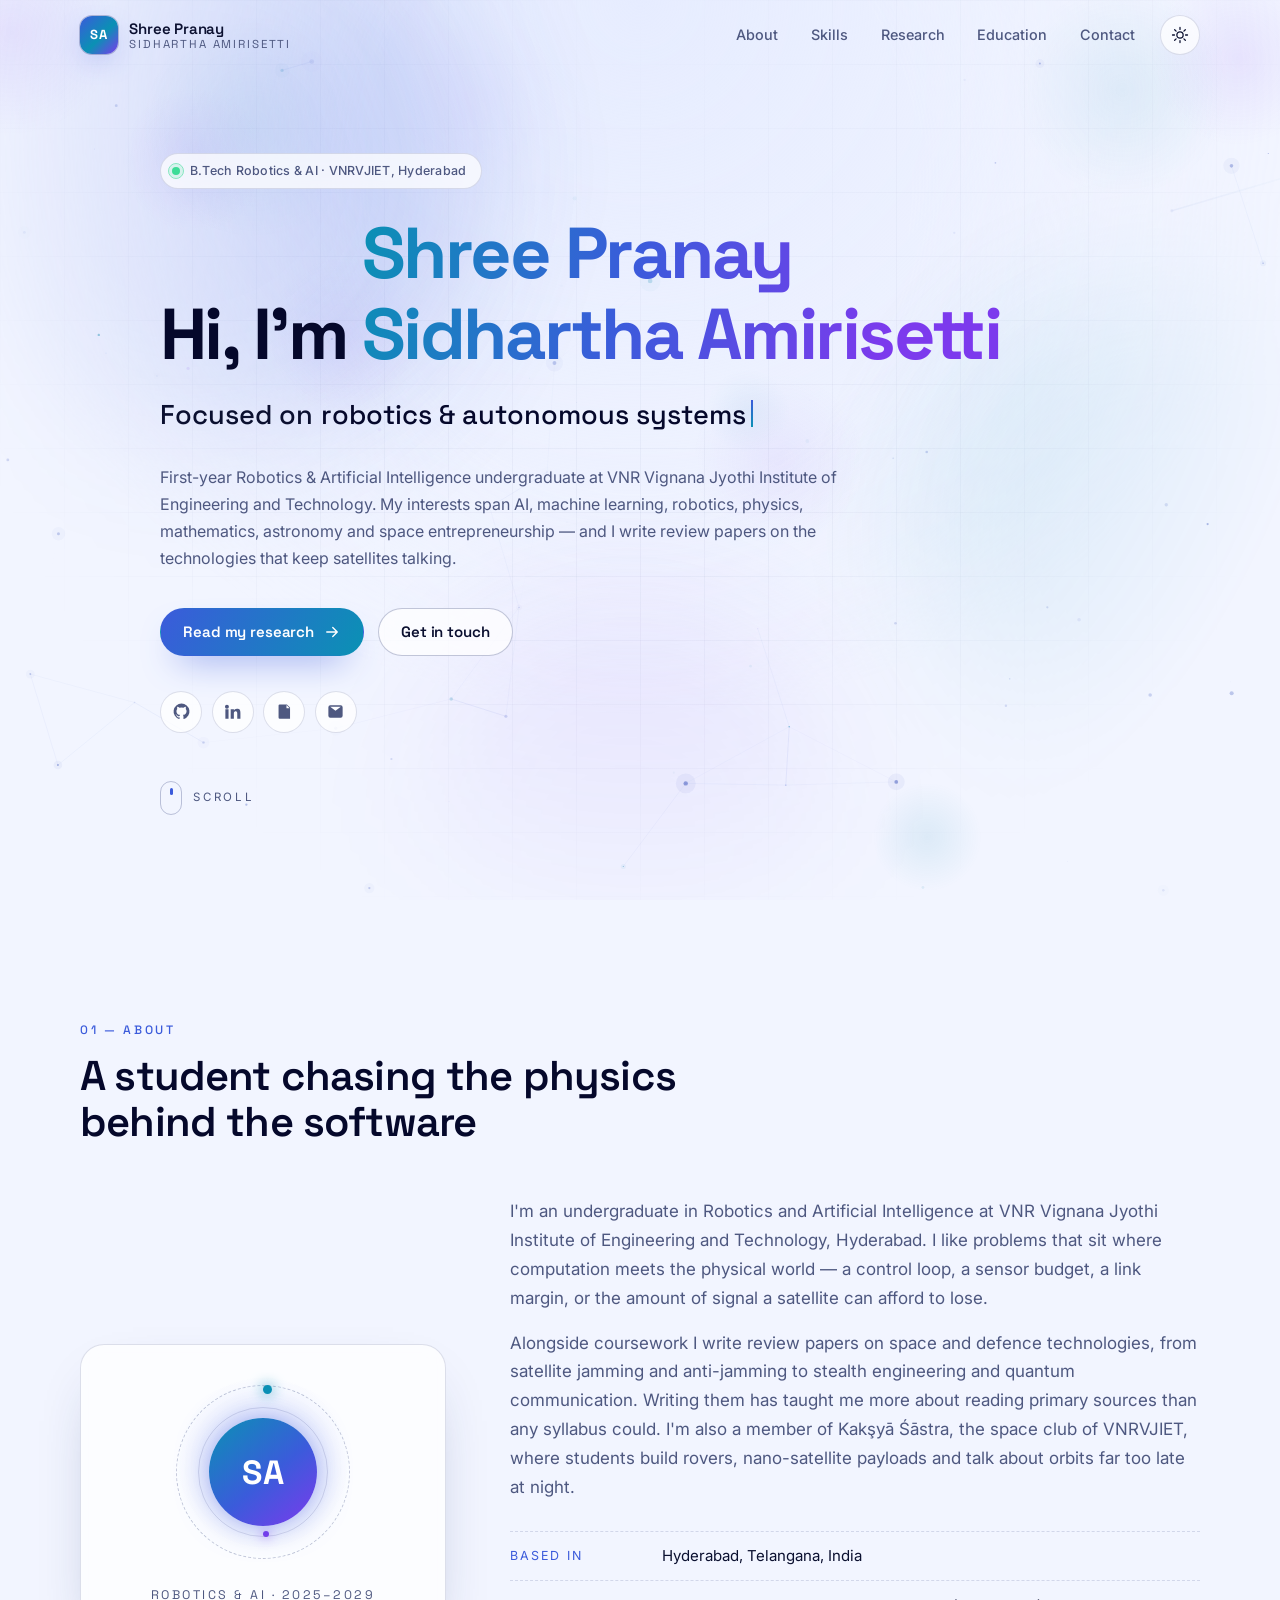
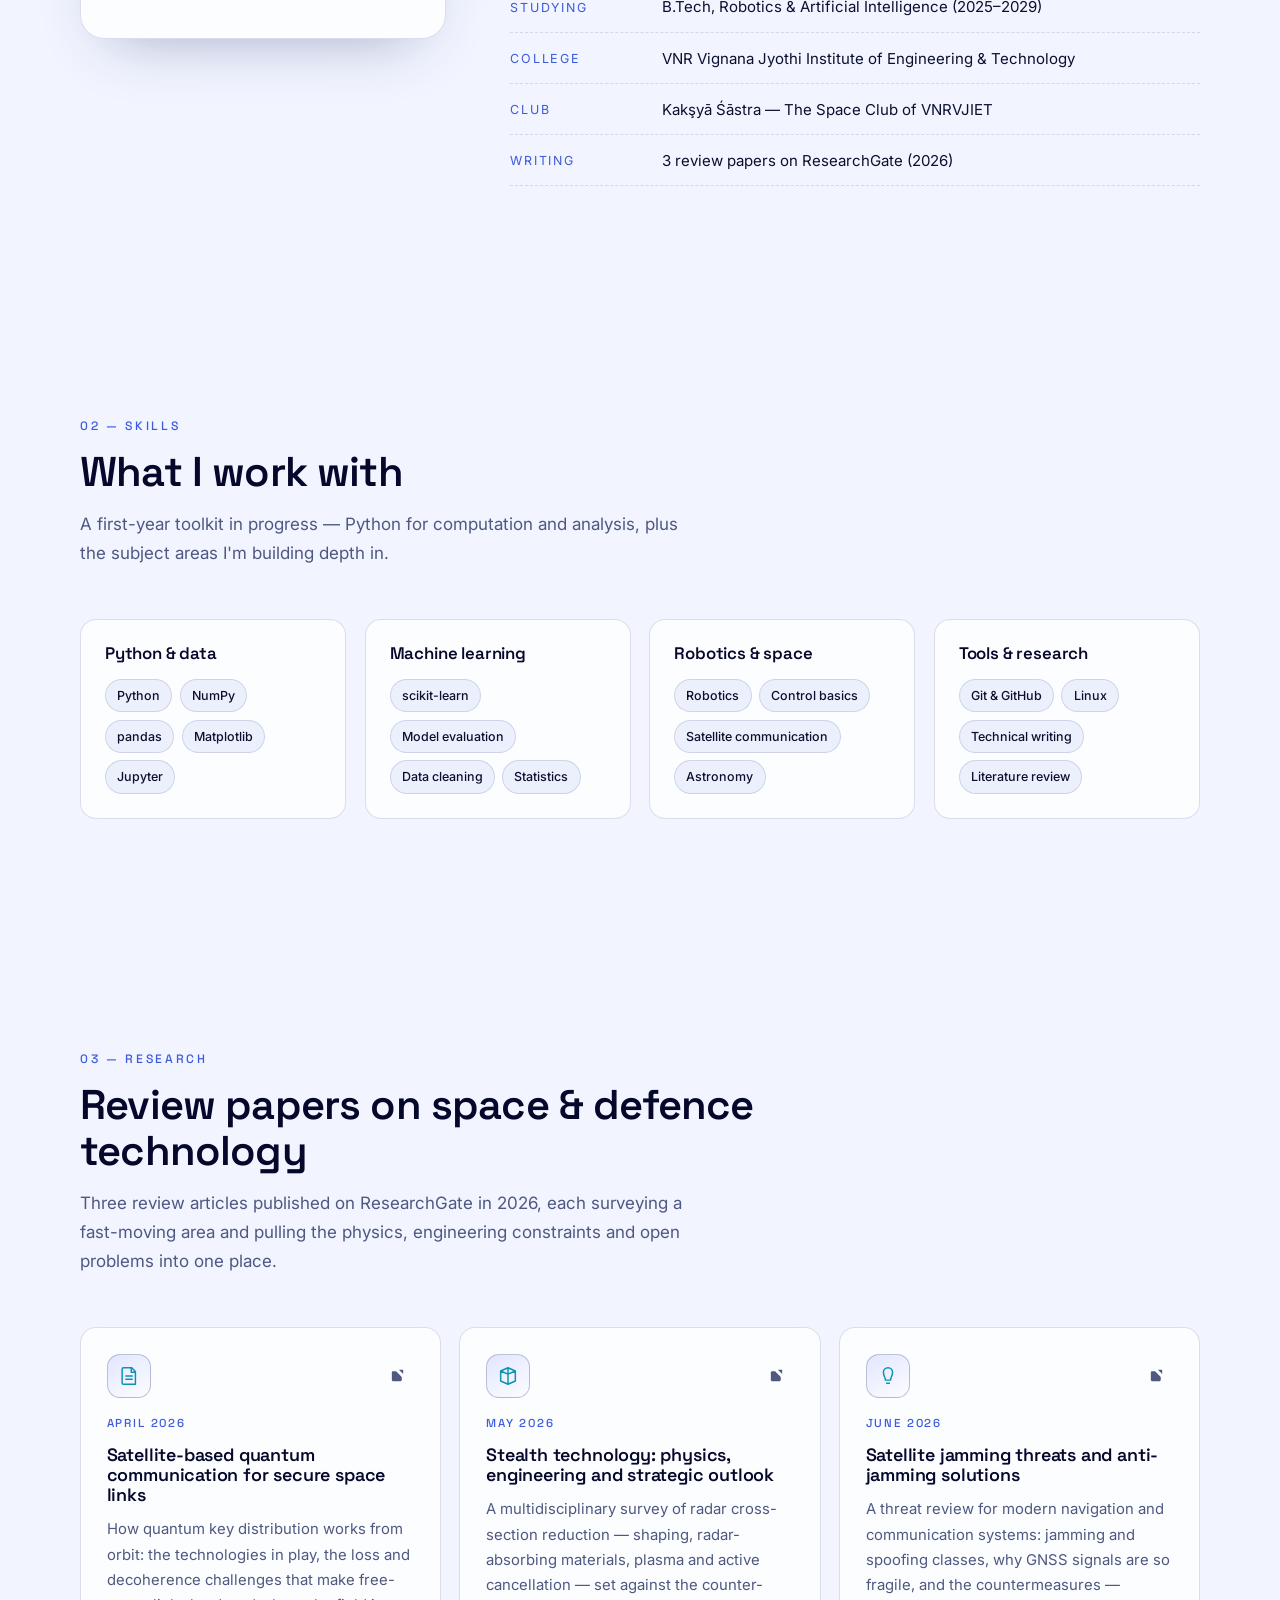
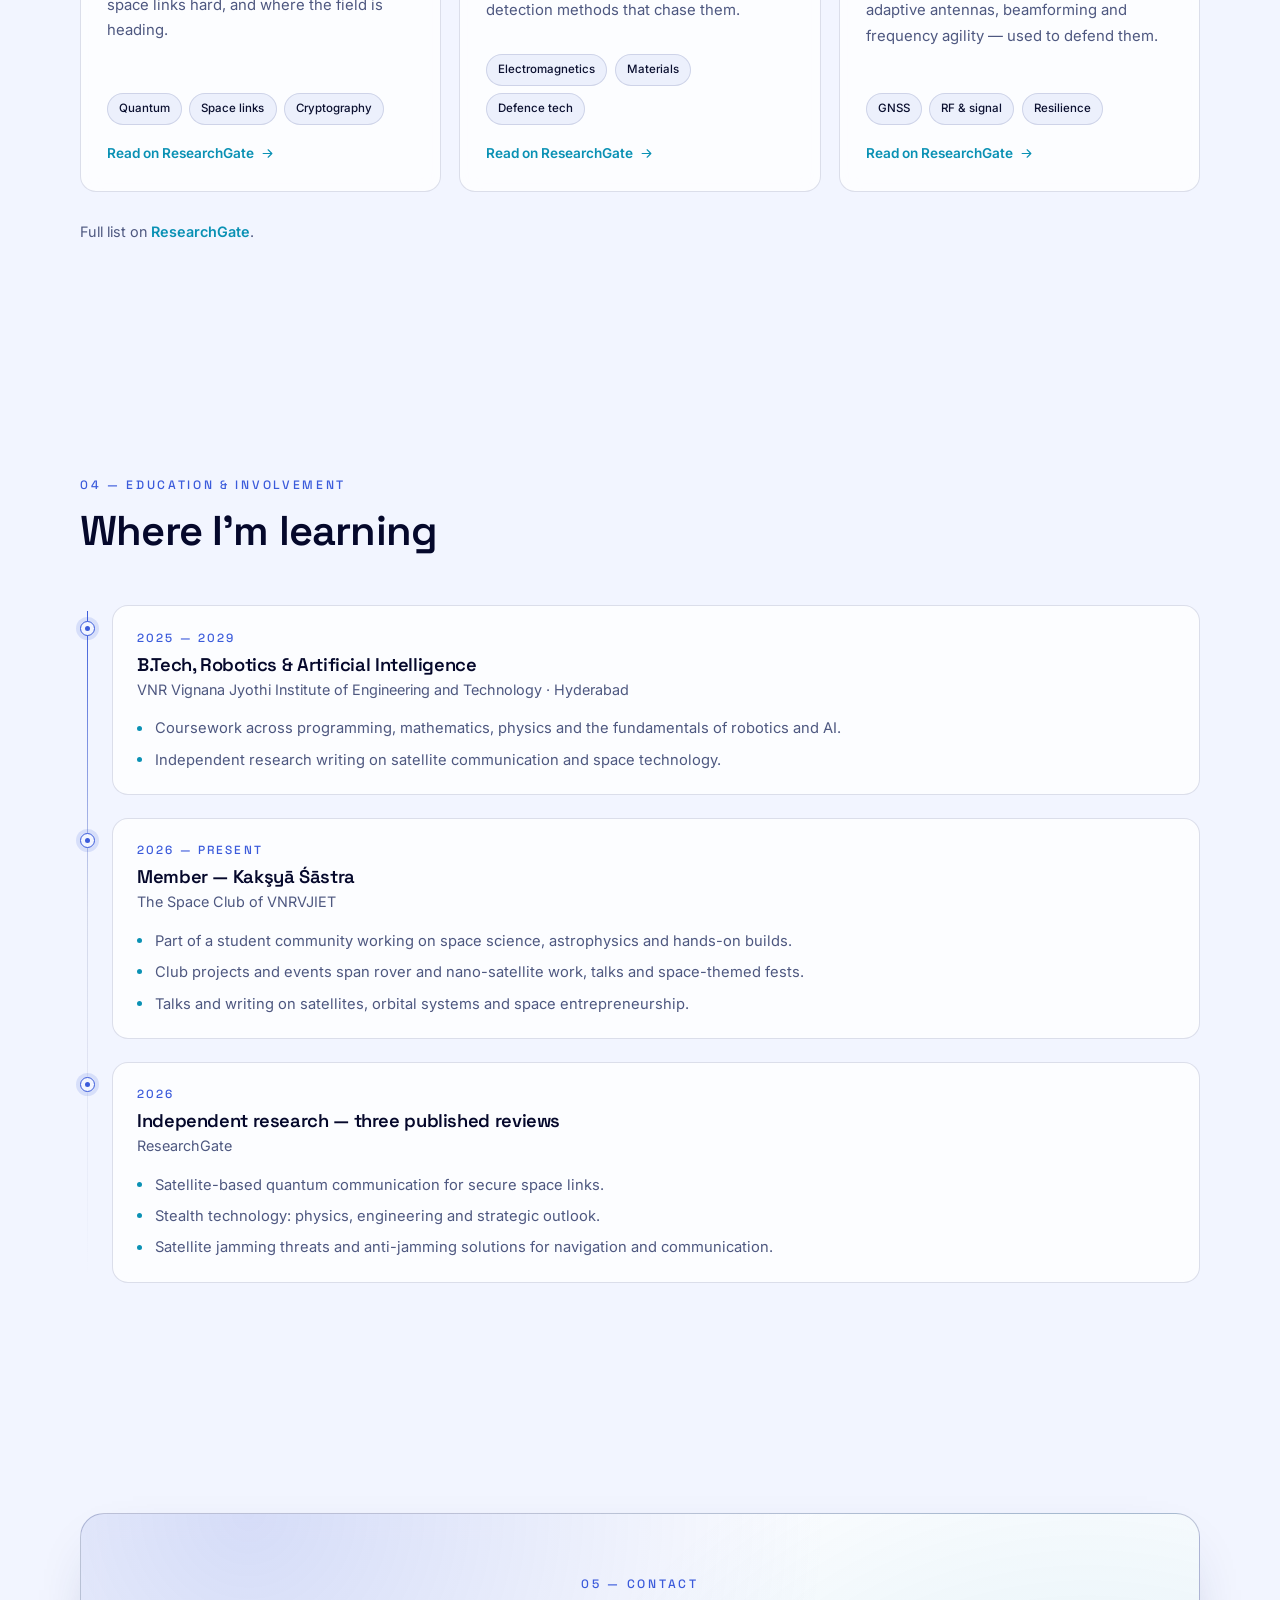
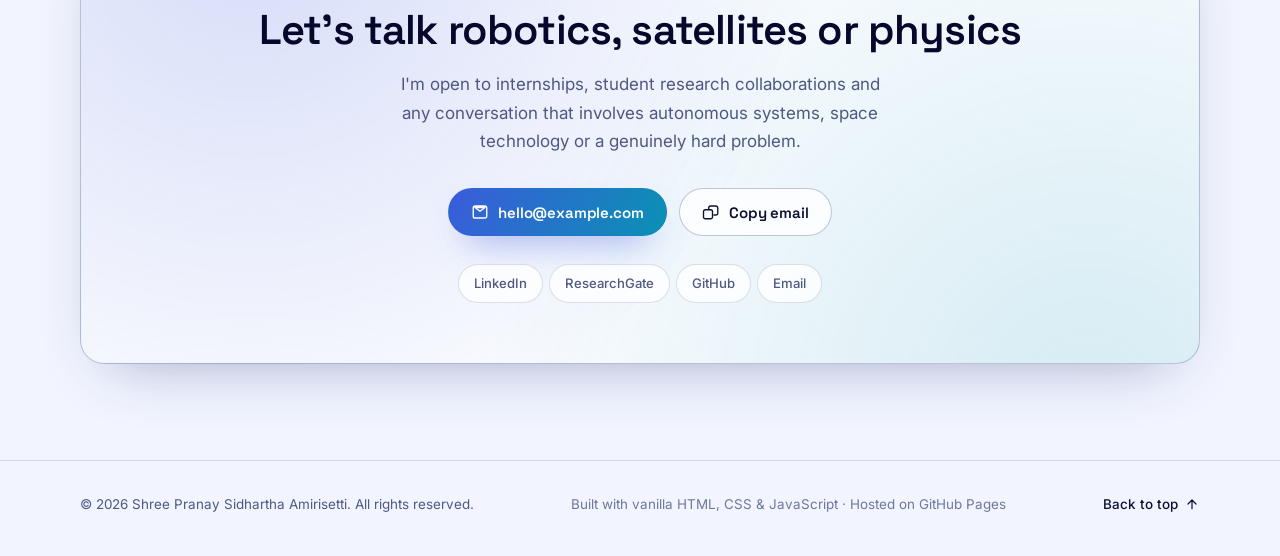
==== index.html @ e0aa2d55 "Build personal portfolio site with form-based editor" ====
<!DOCTYPE html>
<html lang="en" data-theme="dark">
<head>
  <meta charset="utf-8" />
  <meta name="viewport" content="width=device-width, initial-scale=1" />

  <title>Shree Pranay Sidhartha Amirisetti | Robotics &amp; AI</title>
  <meta name="description" content="Shree Pranay Sidhartha Amirisetti — B.Tech Robotics & Artificial Intelligence student at VNRVJIET, Hyderabad. Research on satellite communication, stealth technology and quantum links." />
  <meta name="author" content="Shree Pranay Sidhartha Amirisetti" />
  <meta name="theme-color" content="#05060f" />
  <meta name="color-scheme" content="dark light" />

  <!-- Open Graph / social preview -->
  <meta property="og:type" content="website" />
  <meta property="og:title" content="Shree Pranay Sidhartha Amirisetti | Robotics & AI" />
  <meta property="og:description" content="Robotics & AI undergraduate at VNRVJIET, Hyderabad. Space-systems research and a member of Kakşyā Śāstra." />
  <meta property="og:url" content="./" />
  <meta name="twitter:card" content="summary_large_image" />
  <meta name="twitter:title" content="Shree Pranay Sidhartha Amirisetti | Robotics & AI" />
  <meta name="twitter:description" content="Robotics & AI undergraduate at VNRVJIET, Hyderabad. Space-systems research and a member of Kakşyā Śāstra." />

  <link rel="icon" href="assets/favicon.svg" type="image/svg+xml" />
  <link rel="apple-touch-icon" href="assets/favicon.svg" />

  <link rel="preconnect" href="https://fonts.googleapis.com" />
  <link rel="preconnect" href="https://fonts.gstatic.com" crossorigin />
  <link href="https://fonts.googleapis.com/css2?family=Space+Grotesk:wght@400;500;600;700&family=Inter:wght@400;500;600&display=swap" rel="stylesheet" />

  <link rel="stylesheet" href="assets/css/styles.css" />

  <script>
    // Apply the saved theme before first paint to avoid a flash of the wrong theme.
    (function () {
      try {
        var saved = localStorage.getItem("theme");
        var prefersLight = window.matchMedia("(prefers-color-scheme: light)").matches;
        document.documentElement.setAttribute("data-theme", saved || (prefersLight ? "light" : "dark"));
      } catch (e) { /* localStorage unavailable - keep default */ }
    })();
  </script>

  <script type="application/ld+json">
    {
      "@context": "https://schema.org",
      "@type": "Person",
      "name": "Shree Pranay Sidhartha Amirisetti",
      "jobTitle": "Robotics & Artificial Intelligence Undergraduate",
      "affiliation": {
        "@type": "CollegeOrUniversity",
        "name": "VNR Vignana Jyothi Institute of Engineering and Technology"
      },
      "url": "./",
      "sameAs": [
        "https://www.linkedin.com/in/shreepranaysidharthaamirisetti292007",
        "https://github.com/pranaysidharthamirisetti-cyber",
        "https://www.researchgate.net/profile/Amirisetti-Sidhartha"
      ],
      "knowsAbout": ["Artificial Intelligence", "Machine Learning", "Robotics", "Astronomy", "Space Systems", "Physics", "Mathematics"]
    }
  </script>
</head>
<body>
  <a class="skip-link" href="#main">Skip to content</a>

  <!-- Live space background -->
  <canvas id="space" class="space-canvas" aria-hidden="true"></canvas>
  <div class="aurora" aria-hidden="true">
    <span class="orb orb-1"></span>
    <span class="orb orb-2"></span>
    <span class="orb orb-3"></span>
  </div>
  <div class="scroll-progress" aria-hidden="true"><span id="progressBar"></span></div>

  <header class="site-header" id="top">
    <nav class="nav container" aria-label="Primary">
      <a class="brand" href="#top" aria-label="Shree Pranay Sidhartha Amirisetti - home">
        <span class="brand-mark">SA</span>
        <span class="brand-text">Shree Pranay<em>Sidhartha Amirisetti</em></span>
      </a>

      <button class="nav-toggle" id="navToggle" aria-expanded="false" aria-controls="navLinks" aria-label="Toggle navigation">
        <span></span><span></span><span></span>
      </button>

      <ul class="nav-links" id="navLinks">
        <li><a href="#about" class="nav-link">About</a></li>
        <li><a href="#skills" class="nav-link">Skills</a></li>
        <li><a href="#research" class="nav-link">Research</a></li>
        <li><a href="#education" class="nav-link">Education</a></li>
        <li><a href="#contact" class="nav-link">Contact</a></li>
        <li>
          <button class="theme-toggle" id="themeToggle" type="button" aria-label="Switch to light theme" aria-pressed="false">
            <svg class="icon-moon" viewBox="0 0 24 24" aria-hidden="true" focusable="false">
              <path d="M21 12.8A9 9 0 1 1 11.2 3a7 7 0 0 0 9.8 9.8Z" />
            </svg>
            <svg class="icon-sun" viewBox="0 0 24 24" aria-hidden="true" focusable="false">
              <circle cx="12" cy="12" r="4.2" />
              <path d="M12 2v2.6M12 19.4V22M2 12h2.6M19.4 12H22M4.9 4.9l1.9 1.9M17.2 17.2l1.9 1.9M19.1 4.9l-1.9 1.9M6.8 17.2l-1.9 1.9" />
            </svg>
          </button>
        </li>
      </ul>
    </nav>
  </header>

  <main id="main">
    <!-- ================= HERO ================= -->
    <section class="hero" id="home">
      <div class="container hero-inner">
        <p class="eyebrow reveal">
          <span class="pulse-dot" aria-hidden="true"></span>
          <span data-edit="Hero — small line above your name">B.Tech Robotics &amp; AI · VNRVJIET, Hyderabad</span>
        </p>

        <h1 class="hero-title reveal">
          Hi, I'm <span class="gradient-text" data-edit="Hero — your name (new line = line break)" data-edit-breaks="1">Shree Pranay
Sidhartha Amirisetti</span>
        </h1>

        <p class="hero-role reveal">
          <span class="role-prefix">Focused on</span>
          <span class="role-swap" aria-live="polite">
            <span class="role-word is-active" data-edit="Hero — rotating phrase 1">robotics &amp; autonomous systems</span>
            <span class="role-word" data-edit="Hero — rotating phrase 2">AI &amp; machine learning</span>
            <span class="role-word" data-edit="Hero — rotating phrase 3">space systems &amp; satellite links</span>
            <span class="role-word" data-edit="Hero — rotating phrase 4">physics-informed engineering</span>
          </span>
        </p>

        <p class="hero-copy reveal" data-edit="Hero — intro paragraph">
          First-year Robotics &amp; Artificial Intelligence undergraduate at VNR Vignana Jyothi
          Institute of Engineering and Technology. My interests span AI, machine learning, robotics,
          physics, mathematics, astronomy and space entrepreneurship — and I write review papers on
          the technologies that keep satellites talking.
        </p>

        <div class="hero-actions reveal">
          <a class="btn btn-primary" href="#research">
            <span data-edit="Hero — main button label">Read my research</span>
            <svg viewBox="0 0 24 24" aria-hidden="true"><path d="M5 12h13M13 6l6 6-6 6" /></svg>
          </a>
          <a class="btn btn-ghost" href="#contact">
            <span data-edit="Hero — second button label">Get in touch</span>
          </a>
        </div>

        <ul class="social-row reveal" aria-label="Social links">
          <li>
            <a href="https://github.com/pranaysidharthamirisetti-cyber" data-edit-url="GitHub profile" target="_blank" rel="noopener noreferrer" aria-label="GitHub">
              <svg viewBox="0 0 24 24" aria-hidden="true"><path d="M12 2a10 10 0 0 0-3.16 19.49c.5.09.68-.22.68-.48v-1.7c-2.78.6-3.37-1.34-3.37-1.34-.45-1.16-1.11-1.47-1.11-1.47-.9-.62.07-.6.07-.6 1 .07 1.53 1.03 1.53 1.03.89 1.53 2.34 1.09 2.91.83.09-.65.35-1.09.63-1.34-2.22-.25-4.56-1.11-4.56-4.95 0-1.09.39-1.99 1.03-2.69-.1-.25-.45-1.27.1-2.65 0 0 .84-.27 2.75 1.03a9.4 9.4 0 0 1 5 0c1.91-1.3 2.75-1.03 2.75-1.03.55 1.38.2 2.4.1 2.65.64.7 1.03 1.6 1.03 2.69 0 3.85-2.35 4.7-4.58 4.94.36.31.68.92.68 1.86v2.75c0 .27.18.58.69.48A10 10 0 0 0 12 2Z" /></svg>
            </a>
          </li>
          <li>
            <a href="https://www.linkedin.com/in/shreepranaysidharthaamirisetti292007" data-edit-url="LinkedIn profile" target="_blank" rel="noopener noreferrer" aria-label="LinkedIn">
              <svg viewBox="0 0 24 24" aria-hidden="true"><path d="M4.98 3.5a2.5 2.5 0 1 1 0 5 2.5 2.5 0 0 1 0-5ZM3 9h4v12H3V9Zm7 0h3.8v1.7h.05c.53-1 1.83-2.05 3.77-2.05C21.3 8.65 22 10.6 22 13.6V21h-4v-6.6c0-1.6-.6-2.7-2-2.7-1.15 0-1.85.78-2.15 1.53-.1.27-.13.65-.13 1.03V21h-4V9Z" /></svg>
            </a>
          </li>
          <li>
            <a href="https://www.researchgate.net/profile/Amirisetti-Sidhartha" data-edit-url="ResearchGate profile" target="_blank" rel="noopener noreferrer" aria-label="ResearchGate">
              <svg viewBox="0 0 24 24" aria-hidden="true"><path d="M6 3h9l4 4v14H6a1.5 1.5 0 0 1-1.5-1.5v-15A1.5 1.5 0 0 1 6 3Zm8.5.9V8h4.1M8.5 12h7M8.5 15.5h7" /></svg>
            </a>
          </li>
          <li>
            <a href="mailto:hello@example.com" aria-label="Email">
              <svg viewBox="0 0 24 24" aria-hidden="true"><path d="M3 6.5A2.5 2.5 0 0 1 5.5 4h13A2.5 2.5 0 0 1 21 6.5v11a2.5 2.5 0 0 1-2.5 2.5h-13A2.5 2.5 0 0 1 3 17.5v-11Zm2.3-.5 6.7 5 6.7-5H5.3Z" /></svg>
            </a>
          </li>
        </ul>

        <a class="scroll-cue" href="#about" aria-label="Scroll to about section">
          <span class="mouse"><span class="wheel"></span></span>
          <span class="scroll-cue-text">Scroll</span>
        </a>
      </div>
    </section>

    <!-- ================= ABOUT ================= -->
    <section class="section" id="about">
      <div class="container">
        <header class="section-head reveal">
          <p class="section-kicker" data-edit="About — small heading">01 — About</p>
          <h2 class="section-title" data-edit="About — heading">A student chasing the physics behind the software</h2>
        </header>

        <div class="about-grid">
          <div class="about-card reveal" aria-hidden="true">
            <div class="orbit-frame">
              <span class="orbit-ring ring-1"></span>
              <span class="orbit-ring ring-2"></span>
              <span class="orbit-dot dot-1"></span>
              <span class="orbit-dot dot-2"></span>
              <span class="monogram">SA</span>
            </div>
            <p class="about-card-caption" data-edit="About — caption under the monogram">Robotics &amp; AI · 2025–2029</p>
          </div>

          <div class="about-body reveal">
            <p data-edit="About — paragraph 1">
              I'm an undergraduate in Robotics and Artificial Intelligence at VNR Vignana Jyothi
              Institute of Engineering and Technology, Hyderabad. I like problems that sit where
              computation meets the physical world — a control loop, a sensor budget, a link margin,
              or the amount of signal a satellite can afford to lose.
            </p>
            <p data-edit="About — paragraph 2">
              Alongside coursework I write review papers on space and defence technologies, from
              satellite jamming and anti-jamming to stealth engineering and quantum communication.
              Writing them has taught me more about reading primary sources than any syllabus could.
              I'm also a member of Kakşyā Śāstra, the space club of VNRVJIET, where students build
              rovers, nano-satellite payloads and talk about orbits far too late at night.
            </p>

            <ul class="fact-list">
              <li>
                <span class="fact-label">Based in</span>
                <span class="fact-value" data-edit="About — fact 1 value">Hyderabad, Telangana, India</span>
              </li>
              <li>
                <span class="fact-label">Studying</span>
                <span class="fact-value" data-edit="About — fact 2 value">B.Tech, Robotics &amp; Artificial Intelligence (2025–2029)</span>
              </li>
              <li>
                <span class="fact-label">College</span>
                <span class="fact-value" data-edit="About — fact 3 value">VNR Vignana Jyothi Institute of Engineering &amp; Technology</span>
              </li>
              <li>
                <span class="fact-label">Club</span>
                <span class="fact-value" data-edit="About — fact 4 value">Kakşyā Śāstra — The Space Club of VNRVJIET</span>
              </li>
              <li>
                <span class="fact-label">Writing</span>
                <span class="fact-value" data-edit="About — fact 5 value">3 review papers on ResearchGate (2026)</span>
              </li>
            </ul>
          </div>
        </div>
      </div>
    </section>

    <!-- ================= SKILLS ================= -->
    <section class="section" id="skills">
      <div class="container">
        <header class="section-head reveal">
          <p class="section-kicker" data-edit="Skills — small heading">02 — Skills</p>
          <h2 class="section-title" data-edit="Skills — heading">What I work with</h2>
          <p class="section-sub" data-edit="Skills — subheading">A first-year toolkit in progress — Python for computation and analysis, plus the subject areas I'm building depth in.</p>
        </header>

        <div class="card-grid skills-grid">
          <article class="card skill-card reveal">
            <h3 class="card-title" data-edit="Skills — group 1 title">Python &amp; data</h3>
            <ul class="chip-list" data-edit-items="Skills — group 1 items">
              <li class="chip">Python</li>
              <li class="chip">NumPy</li>
              <li class="chip">pandas</li>
              <li class="chip">Matplotlib</li>
              <li class="chip">Jupyter</li>
            </ul>
          </article>

          <article class="card skill-card reveal">
            <h3 class="card-title" data-edit="Skills — group 2 title">Machine learning</h3>
            <ul class="chip-list" data-edit-items="Skills — group 2 items">
              <li class="chip">scikit-learn</li>
              <li class="chip">Model evaluation</li>
              <li class="chip">Data cleaning</li>
              <li class="chip">Statistics</li>
            </ul>
          </article>

          <article class="card skill-card reveal">
            <h3 class="card-title" data-edit="Skills — group 3 title">Robotics &amp; space</h3>
            <ul class="chip-list" data-edit-items="Skills — group 3 items">
              <li class="chip">Robotics</li>
              <li class="chip">Control basics</li>
              <li class="chip">Satellite communication</li>
              <li class="chip">Astronomy</li>
            </ul>
          </article>

          <article class="card skill-card reveal">
            <h3 class="card-title" data-edit="Skills — group 4 title">Tools &amp; research</h3>
            <ul class="chip-list" data-edit-items="Skills — group 4 items">
              <li class="chip">Git &amp; GitHub</li>
              <li class="chip">Linux</li>
              <li class="chip">Technical writing</li>
              <li class="chip">Literature review</li>
            </ul>
          </article>
        </div>
      </div>
    </section>

    <!-- ================= RESEARCH ================= -->
    <section class="section" id="research">
      <div class="container">
        <header class="section-head reveal">
          <p class="section-kicker" data-edit="Research — small heading">03 — Research</p>
          <h2 class="section-title" data-edit="Research — heading">Review papers on space &amp; defence technology</h2>
          <p class="section-sub" data-edit="Research — subheading">
            Three review articles published on ResearchGate in 2026, each surveying a fast-moving area
            and pulling the physics, engineering constraints and open problems into one place.
          </p>
        </header>

        <div class="card-grid project-grid">
          <article class="card project-card reveal">
            <div class="project-top">
              <span class="project-icon" aria-hidden="true">
                <svg viewBox="0 0 24 24"><path d="M6 3h9l4 4v14H6a1.5 1.5 0 0 1-1.5-1.5v-15A1.5 1.5 0 0 1 6 3Zm8.5.9V8h4.1M8.5 12h7M8.5 15.5h7" /></svg>
              </span>
              <div class="project-links">
                <a href="https://www.researchgate.net/publication/403780697_Satellite-Based_Quantum_Communication_for_Secure_Space_Links_Technologies_Challenges_and_Future_Directions" data-edit-url="Paper 1 — link" target="_blank" rel="noopener noreferrer" aria-label="Read on ResearchGate">
                  <svg viewBox="0 0 24 24" aria-hidden="true"><path d="M14 4h6v6M20 4l-8.5 8.5M18 14v4.5A1.5 1.5 0 0 1 16.5 20h-11A1.5 1.5 0 0 1 4 18.5v-11A1.5 1.5 0 0 1 5.5 6H10" /></svg>
                </a>
              </div>
            </div>
            <p class="paper-date" data-edit="Paper 1 — date">April 2026</p>
            <h3 class="card-title" data-edit="Paper 1 — title">Satellite-based quantum communication for secure space links</h3>
            <p class="card-copy" data-edit="Paper 1 — short description">
              How quantum key distribution works from orbit: the technologies in play, the loss and
              decoherence challenges that make free-space links hard, and where the field is heading.
            </p>
            <ul class="chip-list chip-list-sm" data-edit-items="Paper 1 — topics">
              <li class="chip">Quantum</li>
              <li class="chip">Space links</li>
              <li class="chip">Cryptography</li>
            </ul>
            <a class="paper-link" href="https://www.researchgate.net/publication/403780697_Satellite-Based_Quantum_Communication_for_Secure_Space_Links_Technologies_Challenges_and_Future_Directions" data-edit-url="Paper 1 — link" target="_blank" rel="noopener noreferrer">
              <span data-edit="Paper 1 — link label">Read on ResearchGate</span>
              <svg viewBox="0 0 24 24" aria-hidden="true"><path d="M5 12h13M13 6l6 6-6 6" /></svg>
            </a>
          </article>

          <article class="card project-card reveal">
            <div class="project-top">
              <span class="project-icon" aria-hidden="true">
                <svg viewBox="0 0 24 24"><path d="M12 3 4 6.5v11L12 21l8-3.5v-11L12 3Zm0 0v18M4 6.5 12 10l8-3.5" /></svg>
              </span>
              <div class="project-links">
                <a href="https://www.researchgate.net/publication/404997579_A_State-of-the-Art_Review_of_Stealth_Technology_Physics_Engineering_and_Strategic_Outlook" data-edit-url="Paper 2 — link" target="_blank" rel="noopener noreferrer" aria-label="Read on ResearchGate">
                  <svg viewBox="0 0 24 24" aria-hidden="true"><path d="M14 4h6v6M20 4l-8.5 8.5M18 14v4.5A1.5 1.5 0 0 1 16.5 20h-11A1.5 1.5 0 0 1 4 18.5v-11A1.5 1.5 0 0 1 5.5 6H10" /></svg>
                </a>
              </div>
            </div>
            <p class="paper-date" data-edit="Paper 2 — date">May 2026</p>
            <h3 class="card-title" data-edit="Paper 2 — title">Stealth technology: physics, engineering and strategic outlook</h3>
            <p class="card-copy" data-edit="Paper 2 — short description">
              A multidisciplinary survey of radar cross-section reduction — shaping, radar-absorbing
              materials, plasma and active cancellation — set against the counter-detection methods
              that chase them.
            </p>
            <ul class="chip-list chip-list-sm" data-edit-items="Paper 2 — topics">
              <li class="chip">Electromagnetics</li>
              <li class="chip">Materials</li>
              <li class="chip">Defence tech</li>
            </ul>
            <a class="paper-link" href="https://www.researchgate.net/publication/404997579_A_State-of-the-Art_Review_of_Stealth_Technology_Physics_Engineering_and_Strategic_Outlook" data-edit-url="Paper 2 — link" target="_blank" rel="noopener noreferrer">
              <span data-edit="Paper 2 — link label">Read on ResearchGate</span>
              <svg viewBox="0 0 24 24" aria-hidden="true"><path d="M5 12h13M13 6l6 6-6 6" /></svg>
            </a>
          </article>

          <article class="card project-card reveal">
            <div class="project-top">
              <span class="project-icon" aria-hidden="true">
                <svg viewBox="0 0 24 24"><path d="M12 3a5 5 0 0 1 5 5c0 4-2.2 5.5-2.2 8.5H9.2C9.2 13.5 7 12 7 8a5 5 0 0 1 5-5Zm-2.8 13.5h5.6M10.5 20h3" /></svg>
              </span>
              <div class="project-links">
                <a href="https://www.researchgate.net/publication/406301008_Review_of_Satellite_Jamming_Threats_and_Anti-Jamming_Solutions_for_Modern_Navigation_and_Communication_Systems" data-edit-url="Paper 3 — link" target="_blank" rel="noopener noreferrer" aria-label="Read on ResearchGate">
                  <svg viewBox="0 0 24 24" aria-hidden="true"><path d="M14 4h6v6M20 4l-8.5 8.5M18 14v4.5A1.5 1.5 0 0 1 16.5 20h-11A1.5 1.5 0 0 1 4 18.5v-11A1.5 1.5 0 0 1 5.5 6H10" /></svg>
                </a>
              </div>
            </div>
            <p class="paper-date" data-edit="Paper 3 — date">June 2026</p>
            <h3 class="card-title" data-edit="Paper 3 — title">Satellite jamming threats and anti-jamming solutions</h3>
            <p class="card-copy" data-edit="Paper 3 — short description">
              A threat review for modern navigation and communication systems: jamming and spoofing
              classes, why GNSS signals are so fragile, and the countermeasures — adaptive antennas,
              beamforming and frequency agility — used to defend them.
            </p>
            <ul class="chip-list chip-list-sm" data-edit-items="Paper 3 — topics">
              <li class="chip">GNSS</li>
              <li class="chip">RF &amp; signal</li>
              <li class="chip">Resilience</li>
            </ul>
            <a class="paper-link" href="https://www.researchgate.net/publication/406301008_Review_of_Satellite_Jamming_Threats_and_Anti-Jamming_Solutions_for_Modern_Navigation_and_Communication_Systems" data-edit-url="Paper 3 — link" target="_blank" rel="noopener noreferrer">
              <span data-edit="Paper 3 — link label">Read on ResearchGate</span>
              <svg viewBox="0 0 24 24" aria-hidden="true"><path d="M5 12h13M13 6l6 6-6 6" /></svg>
            </a>
          </article>
        </div>

        <p class="section-note reveal">
          Full list on
          <a href="https://www.researchgate.net/profile/Amirisetti-Sidhartha" data-edit-url="ResearchGate profile" target="_blank" rel="noopener noreferrer">ResearchGate</a>.
        </p>
      </div>
    </section>

    <!-- ================= EDUCATION ================= -->
    <section class="section" id="education">
      <div class="container">
        <header class="section-head reveal">
          <p class="section-kicker" data-edit="Education — small heading">04 — Education &amp; involvement</p>
          <h2 class="section-title" data-edit="Education — heading">Where I'm learning</h2>
        </header>

        <ol class="timeline">
          <li class="timeline-item reveal">
            <div class="timeline-marker" aria-hidden="true"></div>
            <div class="timeline-content">
              <p class="timeline-period" data-edit="Education 1 — period">2025 — 2029</p>
              <h3 class="timeline-role" data-edit="Education 1 — title">B.Tech, Robotics &amp; Artificial Intelligence</h3>
              <p class="timeline-org" data-edit="Education 1 — organisation">VNR Vignana Jyothi Institute of Engineering and Technology · Hyderabad</p>
              <ul class="timeline-points" data-edit-items="Education 1 — bullet points">
                <li>Coursework across programming, mathematics, physics and the fundamentals of robotics and AI.</li>
                <li>Independent research writing on satellite communication and space technology.</li>
              </ul>
            </div>
          </li>

          <li class="timeline-item reveal">
            <div class="timeline-marker" aria-hidden="true"></div>
            <div class="timeline-content">
              <p class="timeline-period" data-edit="Education 2 — period">2026 — Present</p>
              <h3 class="timeline-role" data-edit="Education 2 — title">Member — Kakşyā Śāstra</h3>
              <p class="timeline-org" data-edit="Education 2 — organisation">The Space Club of VNRVJIET</p>
              <ul class="timeline-points" data-edit-items="Education 2 — bullet points">
                <li>Part of a student community working on space science, astrophysics and hands-on builds.</li>
                <li>Club projects and events span rover and nano-satellite work, talks and space-themed fests.</li>
                <li>Talks and writing on satellites, orbital systems and space entrepreneurship.</li>
              </ul>
            </div>
          </li>

          <li class="timeline-item reveal">
            <div class="timeline-marker" aria-hidden="true"></div>
            <div class="timeline-content">
              <p class="timeline-period" data-edit="Education 3 — period">2026</p>
              <h3 class="timeline-role" data-edit="Education 3 — title">Independent research — three published reviews</h3>
              <p class="timeline-org" data-edit="Education 3 — organisation">ResearchGate</p>
              <ul class="timeline-points" data-edit-items="Education 3 — bullet points">
                <li>Satellite-based quantum communication for secure space links.</li>
                <li>Stealth technology: physics, engineering and strategic outlook.</li>
                <li>Satellite jamming threats and anti-jamming solutions for navigation and communication.</li>
              </ul>
            </div>
          </li>
        </ol>
      </div>
    </section>

    <!-- ================= CONTACT ================= -->
    <section class="section section-contact" id="contact">
      <div class="container">
        <div class="contact-panel reveal">
          <p class="section-kicker" data-edit="Contact — small heading">05 — Contact</p>
          <h2 class="section-title" data-edit="Contact — heading">Let's talk robotics, satellites or physics</h2>
          <p class="contact-copy" data-edit="Contact — paragraph">
            I'm open to internships, student research collaborations and any conversation that
            involves autonomous systems, space technology or a genuinely hard problem.
          </p>

          <div class="contact-actions">
            <a class="btn btn-primary" href="mailto:hello@example.com">
              <svg viewBox="0 0 24 24" aria-hidden="true"><path d="M3 6.5A2.5 2.5 0 0 1 5.5 4h13A2.5 2.5 0 0 1 21 6.5v11a2.5 2.5 0 0 1-2.5 2.5h-13A2.5 2.5 0 0 1 3 17.5v-11Zm2.3-.5 6.7 5 6.7-5H5.3Z" /></svg>
              <span data-email-text>hello@example.com</span>
            </a>
            <button class="btn btn-ghost" id="copyEmail" data-email="hello@example.com" type="button">
              <svg viewBox="0 0 24 24" aria-hidden="true"><path d="M9 9V6.5A2.5 2.5 0 0 1 11.5 4h7A2.5 2.5 0 0 1 21 6.5v7a2.5 2.5 0 0 1-2.5 2.5H16M4.5 9h7A2.5 2.5 0 0 1 14 11.5v7A2.5 2.5 0 0 1 11.5 21h-7A2.5 2.5 0 0 1 2 18.5v-7A2.5 2.5 0 0 1 4.5 9Z" /></svg>
              <span class="copy-label">Copy email</span>
            </button>
          </div>

          <ul class="social-row contact-socials" aria-label="Social links">
            <li><a href="https://www.linkedin.com/in/shreepranaysidharthaamirisetti292007" data-edit-url="LinkedIn profile" target="_blank" rel="noopener noreferrer">LinkedIn</a></li>
            <li><a href="https://www.researchgate.net/profile/Amirisetti-Sidhartha" data-edit-url="ResearchGate profile" target="_blank" rel="noopener noreferrer">ResearchGate</a></li>
            <li><a href="https://github.com/pranaysidharthamirisetti-cyber" data-edit-url="GitHub profile" target="_blank" rel="noopener noreferrer">GitHub</a></li>
            <li><a href="mailto:hello@example.com">Email</a></li>
          </ul>
        </div>
      </div>
    </section>
  </main>

  <footer class="site-footer">
    <div class="container footer-inner">
      <p>&copy; <span id="year">2026</span> <span data-edit="Footer — your name">Shree Pranay Sidhartha Amirisetti</span>. All rights reserved.</p>
      <p class="footer-meta">Built with vanilla HTML, CSS &amp; JavaScript · Hosted on GitHub Pages</p>
      <a class="back-to-top" href="#top">
        Back to top
        <svg viewBox="0 0 24 24" aria-hidden="true"><path d="M12 19V6M6 12l6-6 6 6" /></svg>
      </a>
    </div>
  </footer>

  <script src="assets/js/space.js" defer></script>
  <script src="assets/js/main.js" defer></script>
</body>
</html>
---- assets/css/styles.css ----
/* =========================================================================
   Sidharth Amirisetti — personal site
   Vanilla CSS. Two themes driven by [data-theme] on <html>.
   ========================================================================= */

/* ------------------------------ Tokens ---------------------------------- */
:root {
  --font-display: "Space Grotesk", "Segoe UI", system-ui, -apple-system, sans-serif;
  --font-body: "Inter", "Segoe UI", system-ui, -apple-system, sans-serif;

  --max-width: 1120px;
  --radius-sm: 10px;
  --radius: 16px;
  --radius-lg: 24px;
  --header-h: 72px;

  --ease: cubic-bezier(0.22, 1, 0.36, 1);
  --speed: 0.5s;
}

/* Dark: deep space */
[data-theme="dark"] {
  color-scheme: dark;
  --bg: #05060f;
  --bg-glow: #0b1024;
  --text: #e9edff;
  --text-strong: #ffffff;
  --muted: #98a1c6;
  --line: rgba(146, 162, 255, 0.16);
  --line-strong: rgba(146, 162, 255, 0.32);

  --surface: rgba(255, 255, 255, 0.045);
  --surface-hover: rgba(255, 255, 255, 0.075);
  --surface-solid: #0a0d1c;

  --accent: #7c8cff;
  --accent-2: #4ce0ff;
  --accent-3: #b07cff;
  --accent-contrast: #05060f;

  --shadow: 0 24px 60px -30px rgba(0, 0, 0, 0.9);
  --orb-1: rgba(124, 140, 255, 0.28);
  --orb-2: rgba(76, 224, 255, 0.18);
  --orb-3: rgba(176, 124, 255, 0.2);
  --grid-line: rgba(146, 162, 255, 0.055);
}

/* Light: daylight over the atmosphere */
[data-theme="light"] {
  color-scheme: light;
  --bg: #f2f5ff;
  --bg-glow: #e6ecff;
  --text: #0b1030;
  --text-strong: #05082b;
  --muted: #4e5880;
  --line: rgba(24, 40, 105, 0.14);
  --line-strong: rgba(24, 40, 105, 0.26);

  --surface: rgba(255, 255, 255, 0.74);
  --surface-hover: rgba(255, 255, 255, 0.95);
  --surface-solid: #ffffff;

  --accent: #3b5bdb;
  --accent-2: #0a91b4;
  --accent-3: #7c3aed;
  --accent-contrast: #ffffff;

  --shadow: 0 24px 60px -32px rgba(28, 44, 105, 0.45);
  --orb-1: rgba(59, 91, 219, 0.22);
  --orb-2: rgba(10, 145, 180, 0.16);
  --orb-3: rgba(124, 58, 237, 0.14);
  --grid-line: rgba(24, 40, 105, 0.06);
}

/* ------------------------------ Reset ----------------------------------- */
*,
*::before,
*::after { box-sizing: border-box; }

html {
  scroll-behavior: smooth;
  scroll-padding-top: calc(var(--header-h) + 16px);
  -webkit-text-size-adjust: 100%;
}

body {
  margin: 0;
  min-height: 100%;
  font-family: var(--font-body);
  font-size: clamp(15.5px, 0.55vw + 14px, 17px);
  line-height: 1.7;
  color: var(--text);
  background: var(--bg);
  overflow-x: hidden;
  transition: background-color 0.4s var(--ease), color 0.4s var(--ease);
}

h1, h2, h3, h4 {
  font-family: var(--font-display);
  color: var(--text-strong);
  line-height: 1.12;
  letter-spacing: -0.02em;
  margin: 0;
}

p { margin: 0; }
ul, ol { margin: 0; padding: 0; list-style: none; }
img, svg, canvas { display: block; max-width: 100%; }
a { color: inherit; text-decoration: none; }
button { font: inherit; color: inherit; background: none; border: 0; cursor: pointer; }

:focus-visible {
  outline: 2px solid var(--accent);
  outline-offset: 3px;
  border-radius: 6px;
}

::selection {
  background: var(--accent);
  color: var(--accent-contrast);
}

.container {
  width: min(100% - 2.5rem, var(--max-width));
  margin-inline: auto;
}

.skip-link {
  position: fixed;
  top: 8px;
  left: 8px;
  z-index: 200;
  padding: 0.6rem 1rem;
  border-radius: 999px;
  background: var(--accent);
  color: var(--accent-contrast);
  font-weight: 600;
  transform: translateY(-160%);
  transition: transform 0.25s var(--ease);
}
.skip-link:focus-visible { transform: translateY(0); }

/* --------------------------- Space backdrop ----------------------------- */
.space-canvas {
  position: fixed;
  inset: 0;
  width: 100%;
  height: 100%;
  z-index: 0;
  pointer-events: none;
}

.aurora {
  position: fixed;
  inset: 0;
  z-index: 0;
  overflow: hidden;
  pointer-events: none;
  background-image:
    radial-gradient(circle at 50% 0%, var(--bg-glow), transparent 65%),
    linear-gradient(var(--grid-line) 1px, transparent 1px),
    linear-gradient(90deg, var(--grid-line) 1px, transparent 1px);
  background-size: 100% 100%, 64px 64px, 64px 64px;
  mask-image: radial-gradient(ellipse at 50% 20%, #000 30%, transparent 78%);
  -webkit-mask-image: radial-gradient(ellipse at 50% 20%, #000 30%, transparent 78%);
}

.orb {
  position: absolute;
  border-radius: 50%;
  filter: blur(70px);
  opacity: 0.9;
  will-change: transform;
}

.orb-1 {
  width: 46vw;
  height: 46vw;
  min-width: 320px;
  min-height: 320px;
  top: -14%;
  left: -8%;
  background: var(--orb-1);
  animation: drift-a 26s var(--ease) infinite alternate;
}

.orb-2 {
  width: 38vw;
  height: 38vw;
  min-width: 280px;
  min-height: 280px;
  top: 32%;
  right: -10%;
  background: var(--orb-2);
  animation: drift-b 32s var(--ease) infinite alternate;
}

.orb-3 {
  width: 34vw;
  height: 34vw;
  min-width: 260px;
  min-height: 260px;
  bottom: -16%;
  left: 32%;
  background: var(--orb-3);
  animation: drift-c 38s var(--ease) infinite alternate;
}

@keyframes drift-a {
  from { transform: translate3d(0, 0, 0) scale(1); }
  to { transform: translate3d(9vw, 7vh, 0) scale(1.14); }
}
@keyframes drift-b {
  from { transform: translate3d(0, 0, 0) scale(1.06); }
  to { transform: translate3d(-11vw, -8vh, 0) scale(0.94); }
}
@keyframes drift-c {
  from { transform: translate3d(0, 0, 0) scale(0.96); }
  to { transform: translate3d(7vw, -10vh, 0) scale(1.1); }
}

.scroll-progress {
  position: fixed;
  inset: 0 0 auto 0;
  height: 2px;
  z-index: 60;
  background: transparent;
}
.scroll-progress span {
  display: block;
  height: 100%;
  width: 0%;
  background: linear-gradient(90deg, var(--accent), var(--accent-2), var(--accent-3));
  box-shadow: 0 0 12px var(--accent);
}

/* ------------------------------ Header ---------------------------------- */
.site-header {
  position: sticky;
  top: 0;
  z-index: 50;
  height: var(--header-h);
  display: flex;
  align-items: center;
  transition: background-color 0.35s var(--ease), border-color 0.35s var(--ease), backdrop-filter 0.35s var(--ease);
  border-bottom: 1px solid transparent;
}

.site-header.is-stuck {
  background: var(--bg);
  background: color-mix(in srgb, var(--bg) 78%, transparent);
  -webkit-backdrop-filter: blur(14px) saturate(150%);
  backdrop-filter: blur(14px) saturate(150%);
  border-bottom-color: var(--line);
}

.nav {
  display: flex;
  align-items: center;
  gap: 1.25rem;
  width: min(100% - 2.5rem, var(--max-width));
  margin-inline: auto;
}

.brand {
  display: inline-flex;
  align-items: center;
  gap: 0.7rem;
  margin-right: auto;
  font-family: var(--font-display);
  font-weight: 600;
  letter-spacing: -0.01em;
}

.brand-mark {
  display: grid;
  place-items: center;
  width: 38px;
  height: 38px;
  border-radius: 12px;
  font-size: 0.82rem;
  font-weight: 700;
  letter-spacing: 0.04em;
  color: var(--accent-contrast);
  background: linear-gradient(135deg, var(--accent), var(--accent-2) 55%, var(--accent-3));
  box-shadow: 0 0 0 1px var(--line-strong), 0 10px 30px -12px var(--accent);
}

.brand-text {
  display: flex;
  flex-direction: column;
  font-size: 0.94rem;
  line-height: 1.15;
}
.brand-text em {
  font-style: normal;
  font-size: 0.72rem;
  font-weight: 400;
  letter-spacing: 0.16em;
  text-transform: uppercase;
  color: var(--muted);
}

.nav-links {
  display: flex;
  align-items: center;
  gap: 0.35rem;
}

.nav-link {
  position: relative;
  display: inline-block;
  padding: 0.5rem 0.85rem;
  border-radius: 999px;
  font-size: 0.9rem;
  font-weight: 500;
  color: var(--muted);
  transition: color 0.25s var(--ease), background-color 0.25s var(--ease);
}
.nav-link:hover { color: var(--text-strong); background: var(--surface); }
.nav-link.is-active { color: var(--text-strong); }
.nav-link.is-active::after {
  content: "";
  position: absolute;
  left: 50%;
  bottom: 2px;
  width: 16px;
  height: 2px;
  border-radius: 2px;
  transform: translateX(-50%);
  background: linear-gradient(90deg, var(--accent), var(--accent-2));
}

.theme-toggle {
  display: grid;
  place-items: center;
  width: 40px;
  height: 40px;
  margin-left: 0.35rem;
  border-radius: 999px;
  border: 1px solid var(--line);
  background: var(--surface);
  color: var(--text);
  transition: border-color 0.25s var(--ease), transform 0.25s var(--ease), background-color 0.25s var(--ease);
}
.theme-toggle:hover { border-color: var(--line-strong); transform: translateY(-1px); }
.theme-toggle svg {
  width: 18px;
  height: 18px;
  fill: none;
  stroke: currentColor;
  stroke-width: 1.7;
  stroke-linecap: round;
  stroke-linejoin: round;
}
.theme-toggle .icon-sun { display: none; }
[data-theme="light"] .theme-toggle .icon-sun { display: block; }
[data-theme="light"] .theme-toggle .icon-moon { display: none; }

.nav-toggle {
  display: none;
  flex-direction: column;
  justify-content: center;
  gap: 5px;
  width: 42px;
  height: 42px;
  padding: 0 10px;
  border-radius: 12px;
  border: 1px solid var(--line);
  background: var(--surface);
}
.nav-toggle span {
  display: block;
  height: 1.6px;
  border-radius: 2px;
  background: var(--text);
  transition: transform 0.3s var(--ease), opacity 0.2s var(--ease);
}
.nav-toggle[aria-expanded="true"] span:nth-child(1) { transform: translateY(6.6px) rotate(45deg); }
.nav-toggle[aria-expanded="true"] span:nth-child(2) { opacity: 0; }
.nav-toggle[aria-expanded="true"] span:nth-child(3) { transform: translateY(-6.6px) rotate(-45deg); }

/* ------------------------------ Buttons --------------------------------- */
.btn {
  display: inline-flex;
  align-items: center;
  justify-content: center;
  gap: 0.55rem;
  min-height: 48px;
  padding: 0 1.4rem;
  border-radius: 999px;
  font-family: var(--font-display);
  font-size: 0.94rem;
  font-weight: 600;
  letter-spacing: -0.01em;
  border: 1px solid transparent;
  transition: transform 0.28s var(--ease), box-shadow 0.28s var(--ease),
              background-color 0.28s var(--ease), border-color 0.28s var(--ease), color 0.28s var(--ease);
}
.btn svg {
  width: 18px;
  height: 18px;
  fill: none;
  stroke: currentColor;
  stroke-width: 1.8;
  stroke-linecap: round;
  stroke-linejoin: round;
  flex: none;
}
.btn:hover { transform: translateY(-2px); }
.btn:active { transform: translateY(0); }

.btn-primary {
  color: var(--accent-contrast);
  background: linear-gradient(120deg, var(--accent), var(--accent-2));
  box-shadow: 0 16px 36px -18px var(--accent);
}
.btn-primary:hover { box-shadow: 0 22px 46px -18px var(--accent); }
.btn-primary svg path[fill] { fill: currentColor; stroke: none; }

.btn-ghost {
  color: var(--text);
  border-color: var(--line-strong);
  background: var(--surface);
}
.btn-ghost:hover { border-color: var(--accent); color: var(--text-strong); }

/* ------------------------------- Hero ----------------------------------- */
.hero {
  position: relative;
  z-index: 1;
  display: flex;
  align-items: center;
  min-height: calc(100svh - var(--header-h));
  padding: clamp(3rem, 9vh, 6rem) 0 clamp(4rem, 10vh, 7rem);
}

.hero-inner { max-width: 60rem; }

.eyebrow {
  display: inline-flex;
  align-items: center;
  gap: 0.6rem;
  padding: 0.4rem 0.9rem 0.4rem 0.7rem;
  border-radius: 999px;
  border: 1px solid var(--line);
  background: var(--surface);
  -webkit-backdrop-filter: blur(8px);
  backdrop-filter: blur(8px);
  font-size: 0.78rem;
  font-weight: 500;
  letter-spacing: 0.02em;
  color: var(--muted);
}

.pulse-dot {
  position: relative;
  width: 8px;
  height: 8px;
  border-radius: 50%;
  background: #3ddc97;
  box-shadow: 0 0 0 3px rgba(61, 220, 151, 0.16);
}
.pulse-dot::after {
  content: "";
  position: absolute;
  inset: -4px;
  border-radius: 50%;
  border: 1px solid rgba(61, 220, 151, 0.6);
  animation: ping 2.4s var(--ease) infinite;
}
@keyframes ping {
  0% { transform: scale(0.6); opacity: 0.9; }
  70%, 100% { transform: scale(1.9); opacity: 0; }
}

.hero-title {
  margin-top: 1.5rem;
  font-size: clamp(2.35rem, 6.4vw, 4.5rem);
  font-weight: 700;
  letter-spacing: -0.035em;
}

/* The name in the h1 keeps its line breaks when edited from the form. */
.hero-title .gradient-text { white-space: pre-line; }

.gradient-text {
  display: inline-block;
  background: linear-gradient(105deg, var(--accent-2), var(--accent) 42%, var(--accent-3) 82%);
  -webkit-background-clip: text;
  background-clip: text;
  color: transparent;
  -webkit-text-fill-color: transparent;
}

.hero-role {
  display: flex;
  flex-wrap: wrap;
  align-items: baseline;
  gap: 0.5rem;
  margin-top: 1.1rem;
  font-family: var(--font-display);
  font-size: clamp(1.15rem, 2.6vw, 1.7rem);
  font-weight: 500;
  color: var(--muted);
}

.role-prefix { color: var(--text); }

.role-swap {
  display: inline-grid;
  min-width: min(100%, 22ch);
}
.role-word {
  grid-area: 1 / 1;
  color: var(--text-strong);
  opacity: 0;
  transform: translateY(0.5em);
  filter: blur(6px);
  transition: opacity 0.55s var(--ease), transform 0.55s var(--ease), filter 0.55s var(--ease);
  white-space: nowrap;
}
.role-word.is-active { opacity: 1; transform: translateY(0); filter: blur(0); }
.role-word::after {
  content: "";
  display: inline-block;
  width: 2px;
  height: 1em;
  margin-left: 0.18em;
  vertical-align: -0.12em;
  background: linear-gradient(180deg, var(--accent), var(--accent-2));
  opacity: 0;
}
.role-word.is-active::after { opacity: 1; animation: caret 1.1s steps(2, start) infinite; }
@keyframes caret { 50% { opacity: 0; } }

.hero-copy {
  max-width: 46rem;
  margin-top: 1.6rem;
  font-size: clamp(1rem, 1.2vw, 1.1rem);
  color: var(--muted);
}

.hero-actions {
  display: flex;
  flex-wrap: wrap;
  gap: 0.85rem;
  margin-top: 2.2rem;
}

.social-row {
  display: flex;
  align-items: center;
  gap: 0.6rem;
  margin-top: 2.2rem;
}
.social-row a {
  display: inline-grid;
  place-items: center;
  width: 42px;
  height: 42px;
  border-radius: 999px;
  border: 1px solid var(--line);
  background: var(--surface);
  color: var(--muted);
  transition: color 0.25s var(--ease), border-color 0.25s var(--ease),
              transform 0.25s var(--ease), background-color 0.25s var(--ease);
}
.social-row a:hover {
  color: var(--text-strong);
  border-color: var(--accent);
  background: var(--surface-hover);
  transform: translateY(-2px);
}
.social-row svg { width: 19px; height: 19px; fill: currentColor; }

.scroll-cue {
  display: inline-flex;
  align-items: center;
  gap: 0.7rem;
  margin-top: 3rem;
  font-size: 0.72rem;
  letter-spacing: 0.24em;
  text-transform: uppercase;
  color: var(--muted);
  transition: color 0.25s var(--ease);
}
.scroll-cue:hover { color: var(--text-strong); }

.mouse {
  display: grid;
  justify-items: center;
  width: 22px;
  height: 34px;
  padding-top: 6px;
  border-radius: 12px;
  border: 1px solid var(--line-strong);
}
.wheel {
  width: 3px;
  height: 7px;
  border-radius: 3px;
  background: var(--accent);
  animation: wheel 1.9s var(--ease) infinite;
}
@keyframes wheel {
  0% { transform: translateY(0); opacity: 1; }
  70% { transform: translateY(10px); opacity: 0; }
  100% { transform: translateY(0); opacity: 0; }
}

/* ----------------------------- Sections --------------------------------- */
.section {
  position: relative;
  z-index: 1;
  padding: clamp(4.5rem, 9vw, 7.5rem) 0;
}

.section-head {
  max-width: 46rem;
  margin-bottom: clamp(2rem, 4vw, 3.25rem);
}

.section-kicker {
  font-family: var(--font-display);
  font-size: 0.76rem;
  font-weight: 500;
  letter-spacing: 0.22em;
  text-transform: uppercase;
  color: var(--accent);
}

.section-title {
  margin-top: 0.75rem;
  font-size: clamp(1.7rem, 3.4vw, 2.6rem);
  font-weight: 600;
}

.section-sub {
  margin-top: 0.9rem;
  color: var(--muted);
  max-width: 38rem;
}

/* ------------------------------- About ---------------------------------- */
.about-grid {
  display: grid;
  grid-template-columns: minmax(240px, 0.85fr) minmax(0, 1.6fr);
  gap: clamp(2rem, 5vw, 4rem);
  align-items: center;
}

.about-card {
  display: grid;
  justify-items: center;
  gap: 1.1rem;
  padding: 2rem 1.5rem;
  border-radius: var(--radius-lg);
  border: 1px solid var(--line);
  background: var(--surface);
  -webkit-backdrop-filter: blur(10px);
  backdrop-filter: blur(10px);
  box-shadow: var(--shadow);
}

.orbit-frame {
  position: relative;
  display: grid;
  place-items: center;
  width: 190px;
  height: 190px;
  border-radius: 50%;
  background: radial-gradient(circle at 50% 45%, rgba(124, 140, 255, 0.22), transparent 62%);
}

.orbit-ring {
  position: absolute;
  inset: 0;
  border-radius: 50%;
  border: 1px dashed var(--line-strong);
}
.ring-1 { inset: 8px; animation: spin 22s linear infinite; }
.ring-2 {
  inset: 30px;
  border-style: solid;
  border-color: var(--line);
  animation: spin 16s linear infinite reverse;
}

@keyframes spin { to { transform: rotate(360deg); } }

.orbit-dot {
  position: absolute;
  width: 9px;
  height: 9px;
  border-radius: 50%;
  background: var(--accent-2);
  box-shadow: 0 0 14px var(--accent-2);
}
.dot-1 { top: 8px; left: 50%; animation: orbit-1 22s linear infinite; }
.dot-2 {
  bottom: 30px;
  left: 50%;
  width: 6px;
  height: 6px;
  background: var(--accent-3);
  box-shadow: 0 0 12px var(--accent-3);
  animation: orbit-2 16s linear infinite reverse;
}
@keyframes orbit-1 {
  from { transform: rotate(0deg) translateX(87px) rotate(0deg); }
  to { transform: rotate(360deg) translateX(87px) rotate(-360deg); }
}
@keyframes orbit-2 {
  from { transform: rotate(0deg) translateX(55px) rotate(0deg); }
  to { transform: rotate(360deg) translateX(55px) rotate(-360deg); }
}

.monogram {
  position: relative;
  z-index: 1;
  display: grid;
  place-items: center;
  width: 108px;
  height: 108px;
  border-radius: 50%;
  font-family: var(--font-display);
  font-size: 2.1rem;
  font-weight: 700;
  letter-spacing: 0.02em;
  color: var(--accent-contrast);
  background: linear-gradient(140deg, var(--accent-2), var(--accent) 55%, var(--accent-3));
  box-shadow: 0 0 40px -10px var(--accent);
}

.about-card-caption {
  font-family: var(--font-display);
  font-size: 0.78rem;
  letter-spacing: 0.2em;
  text-transform: uppercase;
  color: var(--muted);
}

.about-body p + p { margin-top: 1rem; }
.about-body p { color: var(--muted); }

.fact-list {
  display: grid;
  gap: 0.1rem;
  margin-top: 1.8rem;
}
.fact-list li {
  display: flex;
  flex-wrap: wrap;
  gap: 0.35rem 1rem;
  padding: 0.72rem 0;
  border-bottom: 1px dashed var(--line);
  font-size: 0.94rem;
}
.fact-list li:first-child { border-top: 1px dashed var(--line); }
.fact-label {
  min-width: 8.5rem;
  font-size: 0.78rem;
  letter-spacing: 0.14em;
  text-transform: uppercase;
  color: var(--accent);
  align-self: center;
}
.fact-value { color: var(--text); }

/* ------------------------------- Cards ---------------------------------- */
.card-grid {
  display: grid;
  gap: 1.15rem;
}
.skills-grid { grid-template-columns: repeat(4, minmax(0, 1fr)); }
.project-grid { grid-template-columns: repeat(3, minmax(0, 1fr)); }

.card {
  position: relative;
  padding: 1.5rem;
  border-radius: var(--radius);
  border: 1px solid var(--line);
  background: var(--surface);
  -webkit-backdrop-filter: blur(10px);
  backdrop-filter: blur(10px);
  transition: transform 0.35s var(--ease), border-color 0.35s var(--ease),
              background-color 0.35s var(--ease), box-shadow 0.35s var(--ease);
}

.card::before {
  content: "";
  position: absolute;
  inset: 0;
  border-radius: inherit;
  padding: 1px;
  background: linear-gradient(140deg, transparent 30%, var(--accent), transparent 70%);
  -webkit-mask: linear-gradient(#000 0 0) content-box, linear-gradient(#000 0 0);
  mask: linear-gradient(#000 0 0) content-box, linear-gradient(#000 0 0);
  -webkit-mask-composite: xor;
  mask-composite: exclude;
  opacity: 0;
  transition: opacity 0.35s var(--ease);
  pointer-events: none;
}
.card:hover {
  transform: translateY(-4px);
  border-color: var(--line-strong);
  background: var(--surface-hover);
  box-shadow: var(--shadow);
}
.card:hover::before { opacity: 0.7; }

.card-title {
  font-size: 1.05rem;
  font-weight: 600;
  letter-spacing: -0.01em;
}

.skill-card .chip-list { margin-top: 1rem; }

.chip-list {
  display: flex;
  flex-wrap: wrap;
  gap: 0.45rem;
}
.chip {
  padding: 0.32rem 0.7rem;
  border-radius: 999px;
  border: 1px solid var(--line);
  background: var(--surface);
  background: color-mix(in srgb, var(--accent) 8%, transparent);
  font-size: 0.78rem;
  font-weight: 500;
  color: var(--text);
  transition: border-color 0.25s var(--ease), color 0.25s var(--ease), transform 0.25s var(--ease);
}
.chip:hover {
  border-color: var(--accent);
  color: var(--text-strong);
  transform: translateY(-1px);
}
.chip-list-sm { margin-top: 1.15rem; }
.chip-list-sm .chip { font-size: 0.72rem; }

/* ------------------------------ Projects -------------------------------- */
.project-card {
  display: flex;
  flex-direction: column;
  gap: 0.75rem;
  padding: 1.6rem;
}

.project-top {
  display: flex;
  align-items: center;
  justify-content: space-between;
  gap: 1rem;
  margin-bottom: 0.25rem;
}

.project-icon {
  display: grid;
  place-items: center;
  width: 44px;
  height: 44px;
  border-radius: 13px;
  border: 1px solid var(--line-strong);
  background: linear-gradient(150deg, rgba(124, 140, 255, 0.2), transparent);
  color: var(--accent-2);
}
.project-icon svg {
  width: 22px;
  height: 22px;
  fill: none;
  stroke: currentColor;
  stroke-width: 1.6;
  stroke-linecap: round;
  stroke-linejoin: round;
}

.project-links {
  display: flex;
  gap: 0.4rem;
}
.project-links a {
  display: grid;
  place-items: center;
  width: 34px;
  height: 34px;
  border-radius: 999px;
  border: 1px solid transparent;
  color: var(--muted);
  transition: color 0.25s var(--ease), background-color 0.25s var(--ease), border-color 0.25s var(--ease);
}
.project-links a:hover {
  color: var(--text-strong);
  background: var(--surface);
  border-color: var(--line);
}
.project-links svg {
  width: 17px;
  height: 17px;
  fill: currentColor;
}
.project-links a[aria-label="Live demo"] svg { fill: none; stroke: currentColor; stroke-width: 1.8; stroke-linecap: round; stroke-linejoin: round; }

.project-card .card-title { font-size: 1.12rem; }

.card-copy {
  font-size: 0.93rem;
  color: var(--muted);
  flex: 1;
}

/* ----------------------------- Research --------------------------------- */
.paper-date {
  font-family: var(--font-display);
  font-size: 0.72rem;
  font-weight: 500;
  letter-spacing: 0.16em;
  text-transform: uppercase;
  color: var(--accent);
}

.paper-link {
  display: inline-flex;
  align-items: center;
  gap: 0.4rem;
  margin-top: 0.35rem;
  font-size: 0.85rem;
  font-weight: 600;
  color: var(--accent-2);
  transition: color 0.25s var(--ease), gap 0.25s var(--ease);
}
.paper-link svg {
  width: 15px;
  height: 15px;
  fill: none;
  stroke: currentColor;
  stroke-width: 1.8;
  stroke-linecap: round;
  stroke-linejoin: round;
}
.paper-link:hover { color: var(--text-strong); gap: 0.7rem; }

.section-note {
  margin-top: 1.75rem;
  font-size: 0.9rem;
  color: var(--muted);
}
.section-note a {
  color: var(--accent-2);
  font-weight: 600;
  border-bottom: 1px solid transparent;
  transition: border-color 0.25s var(--ease);
}
.section-note a:hover { border-bottom-color: currentColor; }

/* ----------------------------- Timeline --------------------------------- */
.timeline {
  position: relative;
  display: grid;
  gap: 1.4rem;
  padding-left: 2rem;
}
.timeline::before {
  content: "";
  position: absolute;
  top: 6px;
  bottom: 6px;
  left: 7px;
  width: 1px;
  background: linear-gradient(180deg, var(--accent), var(--line) 45%, transparent);
}

.timeline-item { position: relative; }

.timeline-marker {
  position: absolute;
  top: 0.95rem;
  left: -2rem;
  width: 15px;
  height: 15px;
  border-radius: 50%;
  border: 1px solid var(--accent);
  background: var(--bg);
  box-shadow: 0 0 0 4px rgba(124, 140, 255, 0.14);
  box-shadow: 0 0 0 4px color-mix(in srgb, var(--accent) 14%, transparent);
}
.timeline-marker::after {
  content: "";
  position: absolute;
  inset: 4px;
  border-radius: 50%;
  background: var(--accent);
}

.timeline-content {
  padding: 1.35rem 1.5rem;
  border-radius: var(--radius);
  border: 1px solid var(--line);
  background: var(--surface);
  -webkit-backdrop-filter: blur(8px);
  backdrop-filter: blur(8px);
  transition: border-color 0.3s var(--ease), transform 0.3s var(--ease), background-color 0.3s var(--ease);
}
.timeline-content:hover {
  border-color: var(--line-strong);
  background: var(--surface-hover);
  transform: translateX(4px);
}

.timeline-period {
  font-family: var(--font-display);
  font-size: 0.74rem;
  font-weight: 500;
  letter-spacing: 0.18em;
  text-transform: uppercase;
  color: var(--accent);
}

.timeline-role {
  margin-top: 0.4rem;
  font-size: 1.15rem;
  font-weight: 600;
}

.timeline-org {
  margin-top: 0.15rem;
  font-size: 0.9rem;
  color: var(--muted);
}

.timeline-points {
  display: grid;
  gap: 0.4rem;
  margin-top: 0.9rem;
}
.timeline-points li {
  position: relative;
  padding-left: 1.1rem;
  font-size: 0.92rem;
  color: var(--muted);
}
.timeline-points li::before {
  content: "";
  position: absolute;
  top: 0.62em;
  left: 0;
  width: 5px;
  height: 5px;
  border-radius: 50%;
  background: var(--accent-2);
}

/* ------------------------------ Contact --------------------------------- */
.section-contact { padding-bottom: clamp(4rem, 8vw, 6rem); }

.contact-panel {
  position: relative;
  overflow: hidden;
  padding: clamp(2rem, 5vw, 3.75rem);
  border-radius: var(--radius-lg);
  border: 1px solid var(--line-strong);
  background: var(--surface);
  background:
    radial-gradient(circle at 15% 0%, color-mix(in srgb, var(--accent) 20%, transparent), transparent 55%),
    radial-gradient(circle at 90% 110%, color-mix(in srgb, var(--accent-2) 16%, transparent), transparent 55%),
    var(--surface);
  -webkit-backdrop-filter: blur(12px);
  backdrop-filter: blur(12px);
  box-shadow: var(--shadow);
  text-align: center;
}

.contact-panel .section-head { max-width: none; margin: 0; }
.contact-panel .section-title { max-width: 30ch; margin-inline: auto; }
.contact-copy {
  max-width: 46ch;
  margin: 1rem auto 0;
  color: var(--muted);
}

.contact-actions {
  display: flex;
  flex-wrap: wrap;
  justify-content: center;
  gap: 0.75rem;
  margin-top: 2rem;
}

.contact-socials {
  justify-content: center;
  gap: 0.35rem;
  margin-top: 1.75rem;
}
.contact-socials a {
  width: auto;
  height: auto;
  padding: 0.45rem 0.95rem;
  border-radius: 999px;
  font-size: 0.82rem;
  font-weight: 500;
}

/* ------------------------------- Footer --------------------------------- */
.site-footer {
  position: relative;
  z-index: 1;
  border-top: 1px solid var(--line);
  padding: 2rem 0 2.5rem;
  font-size: 0.84rem;
  color: var(--muted);
}
.footer-inner {
  display: flex;
  flex-wrap: wrap;
  align-items: center;
  justify-content: space-between;
  gap: 0.75rem 1.5rem;
}
.footer-meta { opacity: 0.8; }
.back-to-top {
  display: inline-flex;
  align-items: center;
  gap: 0.4rem;
  color: var(--text);
  font-weight: 500;
  transition: color 0.25s var(--ease);
}
.back-to-top:hover { color: var(--accent); }
.back-to-top svg {
  width: 16px;
  height: 16px;
  fill: none;
  stroke: currentColor;
  stroke-width: 1.8;
  stroke-linecap: round;
  stroke-linejoin: round;
}

/* --------------------------- Reveal animation --------------------------- */
.reveal {
  opacity: 0;
  transform: translateY(22px);
  transition: opacity 0.75s var(--ease), transform 0.75s var(--ease);
  transition-delay: var(--reveal-delay, 0ms);
}
.reveal.is-visible {
  opacity: 1;
  transform: none;
}

/* ------------------------------ Responsive ------------------------------ */
@media (max-width: 1024px) {
  .skills-grid { grid-template-columns: repeat(2, minmax(0, 1fr)); }
  .project-grid { grid-template-columns: repeat(2, minmax(0, 1fr)); }
  .about-grid { grid-template-columns: 1fr; }
  .about-card { max-width: 320px; }
}

@media (max-width: 860px) {
  :root { --header-h: 64px; }

  .nav-toggle { display: flex; }

  .nav-links {
    position: fixed;
    inset: var(--header-h) 0 auto 0;
    flex-direction: column;
    align-items: stretch;
    gap: 0.25rem;
    padding: 1rem 1.25rem 1.5rem;
    border-bottom: 1px solid var(--line);
    background: color-mix(in srgb, var(--bg) 94%, transparent);
    -webkit-backdrop-filter: blur(18px);
    backdrop-filter: blur(18px);
    transform: translateY(-12px);
    opacity: 0;
    visibility: hidden;
    transition: opacity 0.3s var(--ease), transform 0.3s var(--ease), visibility 0.3s;
  }
  .nav-links.is-open {
    opacity: 1;
    transform: none;
    visibility: visible;
  }
  .nav-link {
    display: block;
    padding: 0.8rem 0.75rem;
    border-radius: var(--radius-sm);
    font-size: 1rem;
  }
  .nav-link.is-active::after { left: 0.75rem; bottom: 6px; transform: none; width: 20px; }

  .theme-toggle { margin: 0.5rem 0 0; width: 100%; height: 44px; border-radius: var(--radius-sm); }

  .hero { min-height: auto; padding-top: 3.5rem; }
  .role-swap { min-width: 100%; }
  .role-word { white-space: normal; }

  .project-grid { grid-template-columns: 1fr; }
}

@media (max-width: 560px) {
  .container { width: min(100% - 1.75rem, var(--max-width)); }
  .brand-text { display: none; }
  .skills-grid { grid-template-columns: 1fr; }
  .fact-label { min-width: 100%; }
  .timeline { padding-left: 1.5rem; }
  .timeline-marker { left: -1.5rem; }
  .timeline-content { padding: 1.1rem 1.15rem; }
  .social-row { flex-wrap: wrap; }
  .footer-inner { flex-direction: column; align-items: flex-start; }
  .scroll-progress { height: 2px; }
}

/* -------------------------- Motion preferences -------------------------- */
@media (prefers-reduced-motion: reduce) {
  html { scroll-behavior: auto; }
  *,
  *::before,
  *::after {
    animation-duration: 0.001ms !important;
    animation-iteration-count: 1 !important;
    transition-duration: 0.001ms !important;
  }
  .reveal { opacity: 1; transform: none; }
  .role-word { filter: none; }
}

/* --------------------------- Print (resume) ----------------------------- */
@media print {
  .space-canvas,
  .aurora,
  .scroll-progress,
  .site-header,
  .site-footer,
  .hero-actions,
  .scroll-cue,
  .social-row,
  .contact-actions,
  .theme-toggle { display: none !important; }

  body { background: #fff; color: #111; }
  .section { padding: 1rem 0; }
  .card, .timeline-content, .about-card, .contact-panel {
    border: 1px solid #ddd;
    box-shadow: none;
    background: #fff;
  }
}
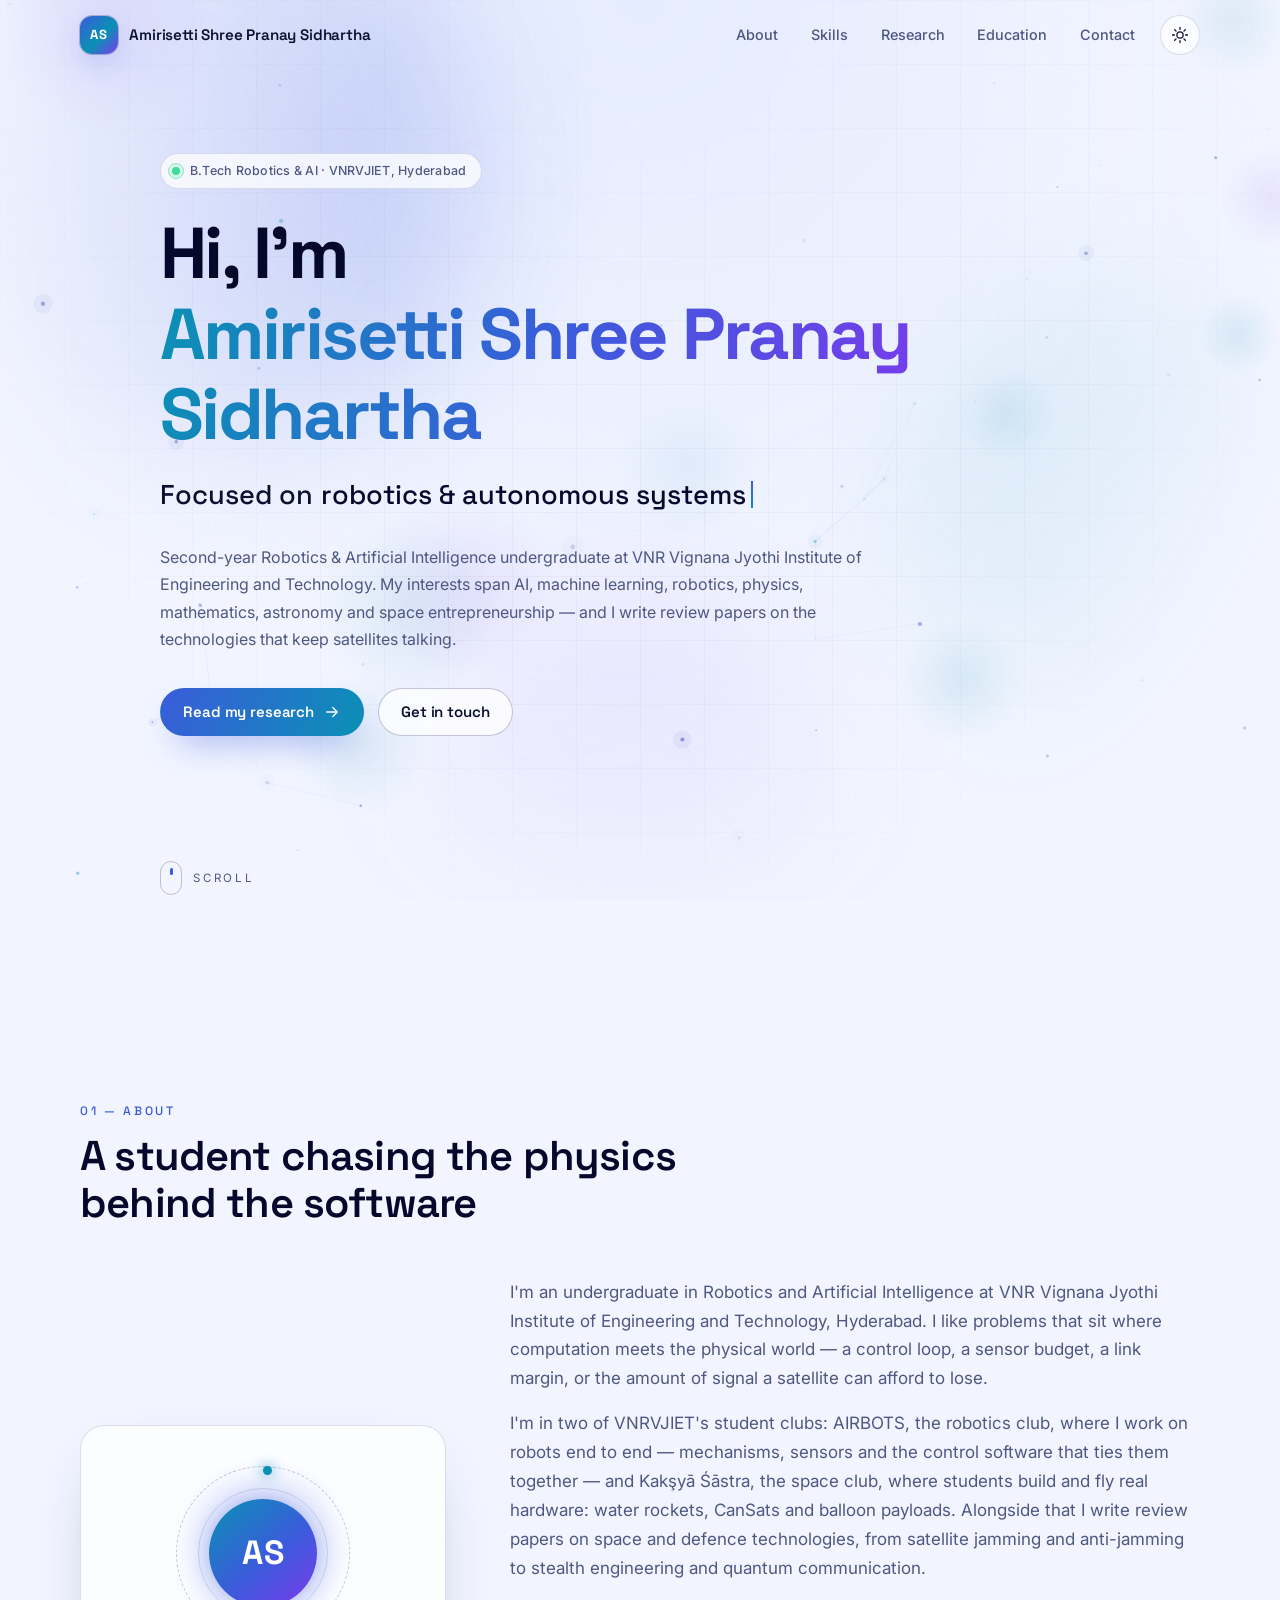
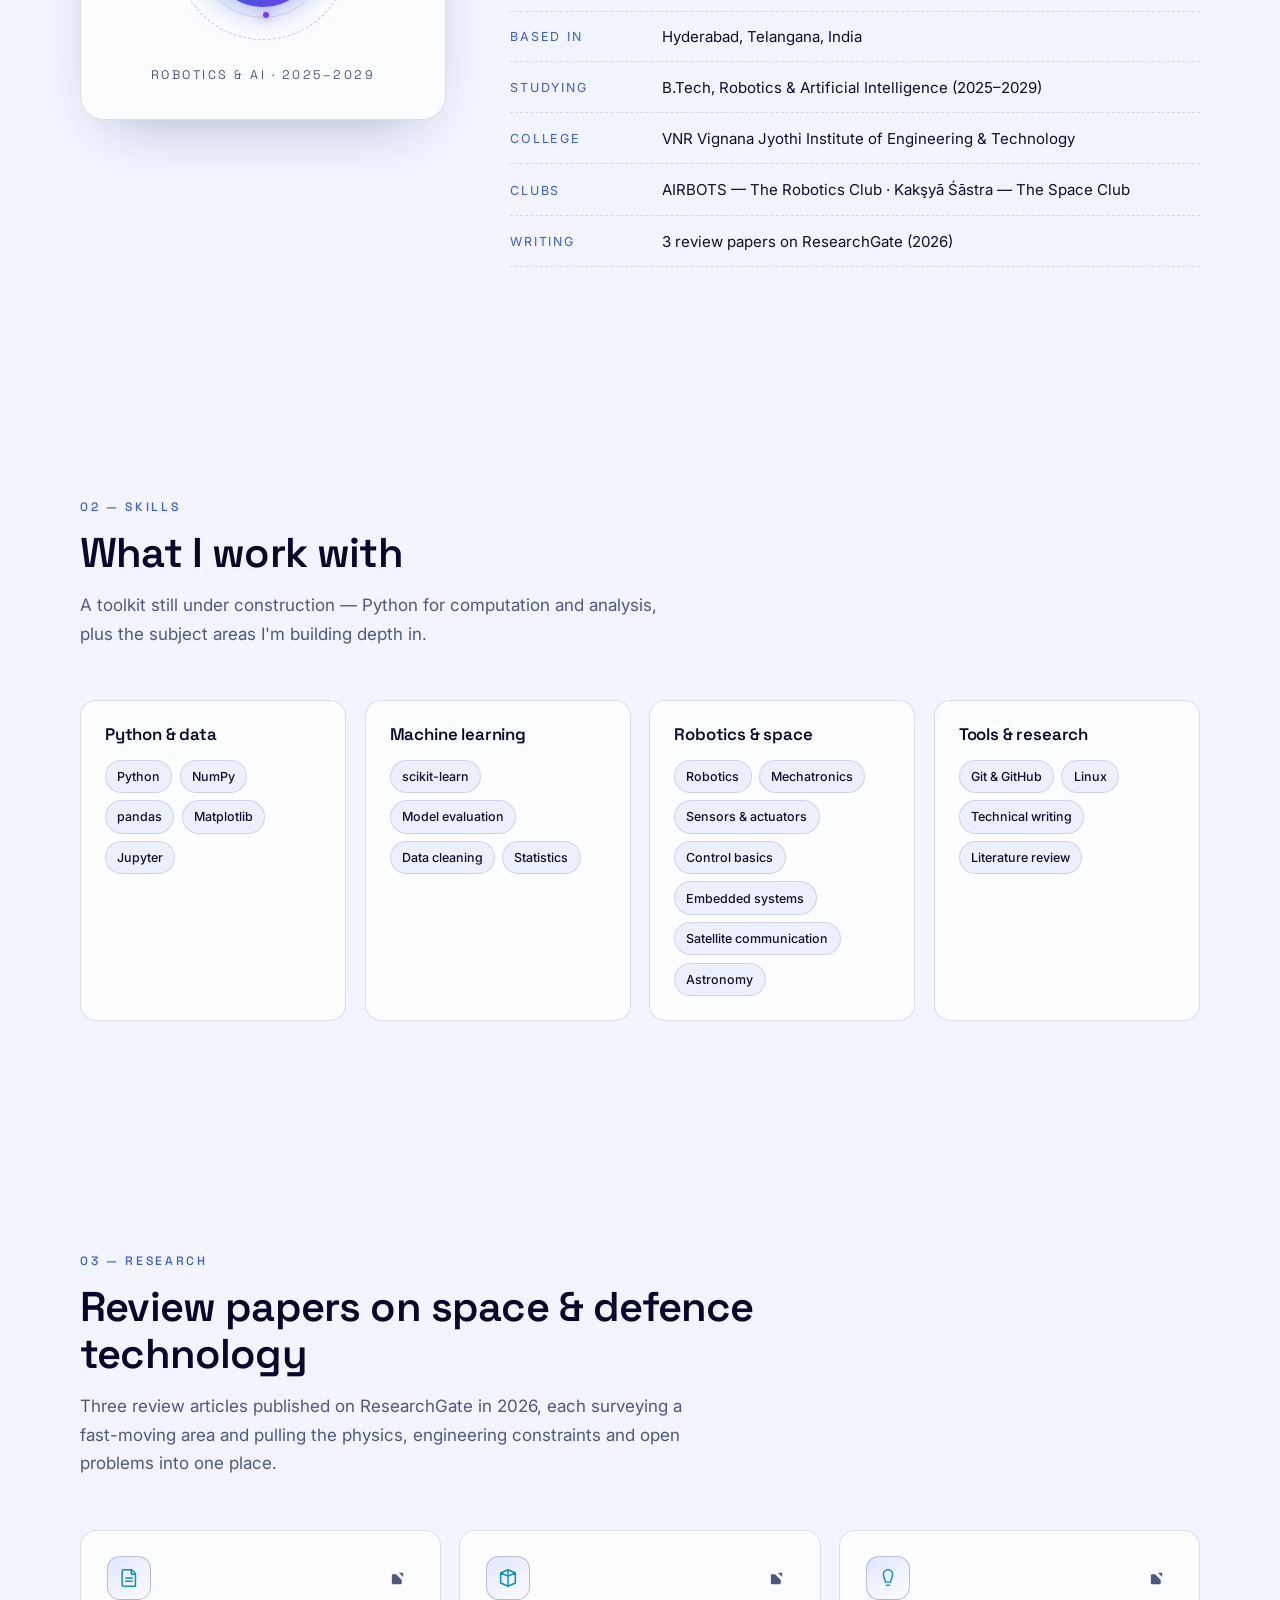
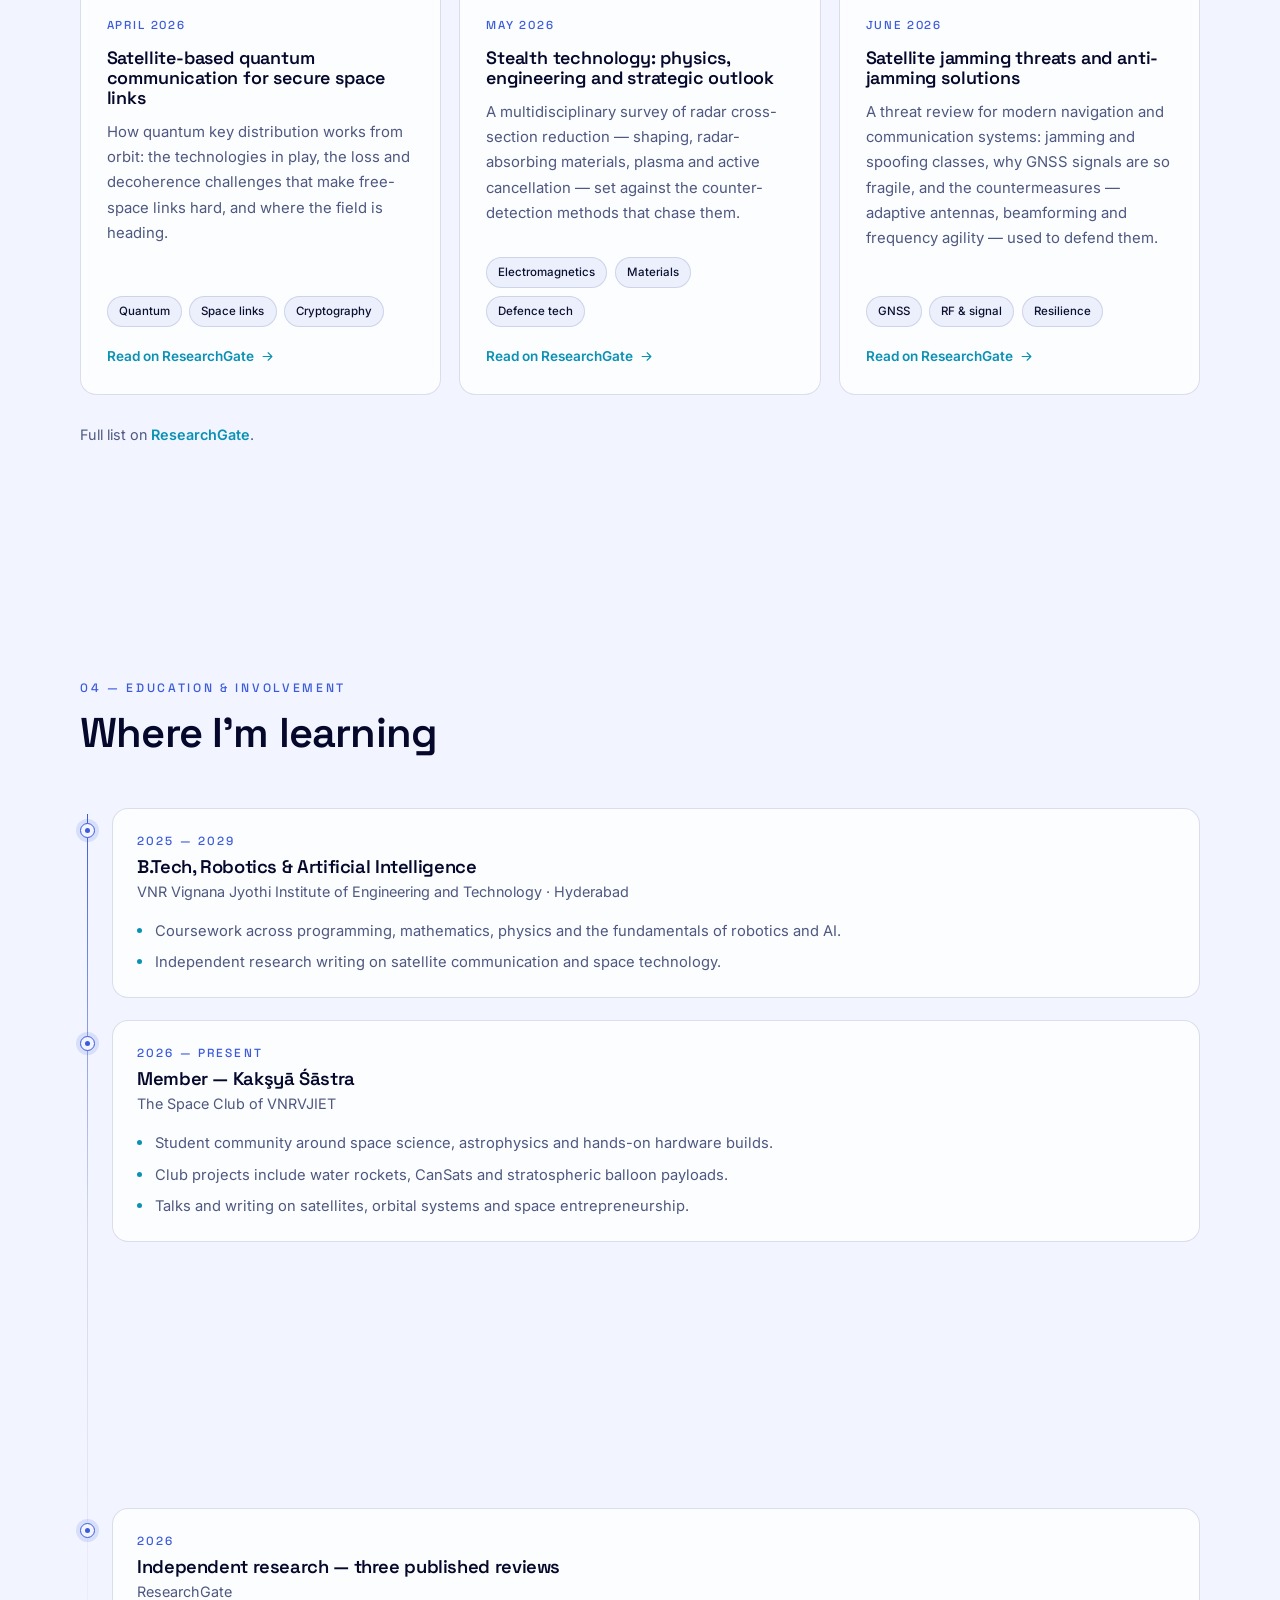
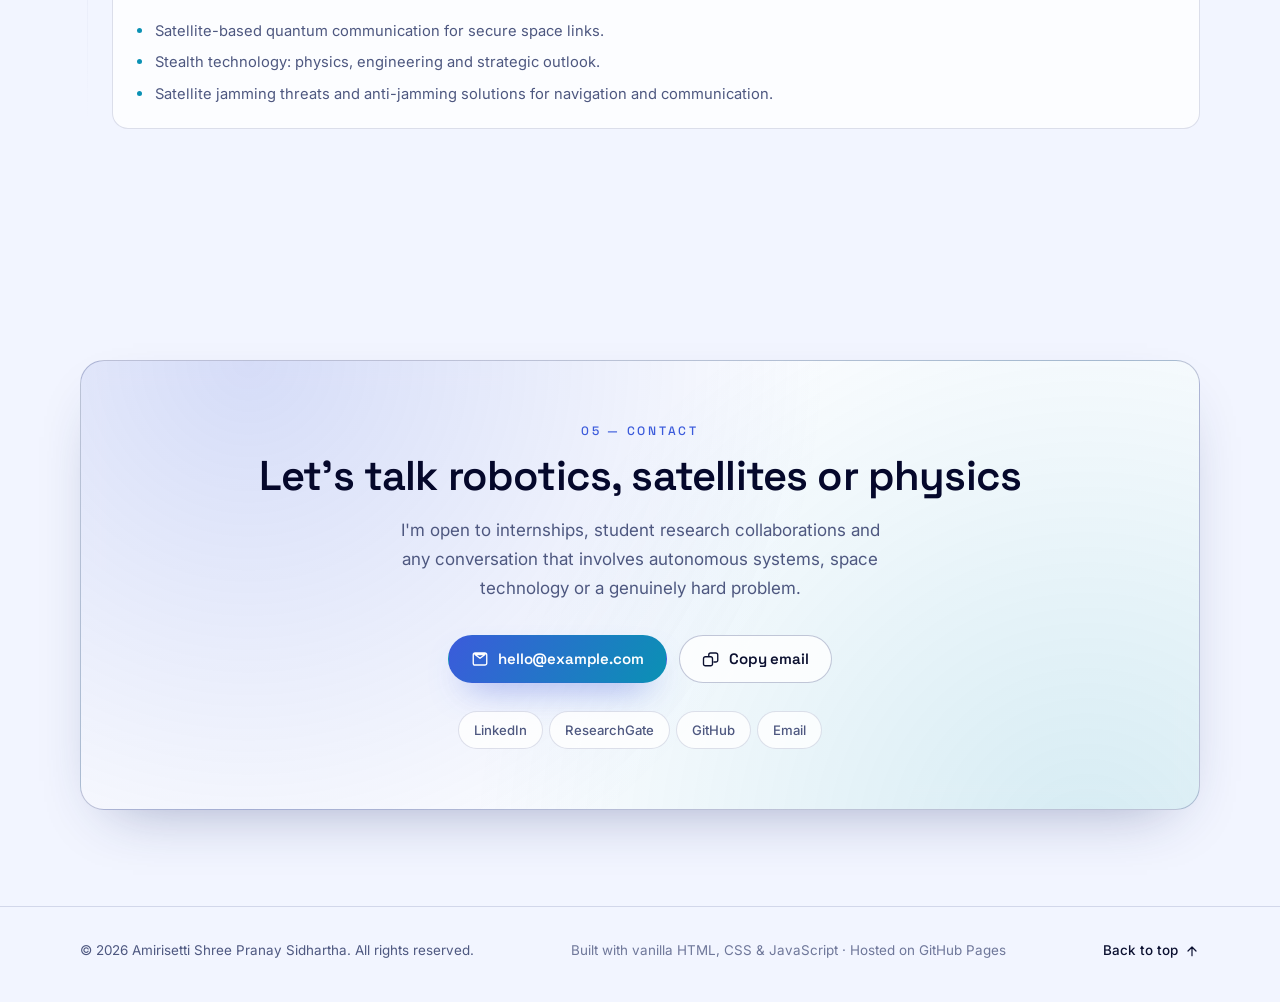
==== commit 73e2e4f4: "Add AIRBOTS robotics club, switch to surname-first name format" ====
--- a/index.html
+++ b/index.html
@@ -4,20 +4,20 @@
   <meta charset="utf-8" />
   <meta name="viewport" content="width=device-width, initial-scale=1" />
 
-  <title>Shree Pranay Sidhartha Amirisetti | Robotics &amp; AI</title>
-  <meta name="description" content="Shree Pranay Sidhartha Amirisetti — B.Tech Robotics & Artificial Intelligence student at VNRVJIET, Hyderabad. Research on satellite communication, stealth technology and quantum links." />
-  <meta name="author" content="Shree Pranay Sidhartha Amirisetti" />
+  <title>Amirisetti Shree Pranay Sidhartha | Robotics &amp; AI</title>
+  <meta name="description" content="Amirisetti Shree Pranay Sidhartha — B.Tech Robotics & Artificial Intelligence student at VNRVJIET, Hyderabad. Research on satellite communication, stealth technology and quantum links. Member of AIRBOTS Robotics Club and Kakşyā Śāstra." />
+  <meta name="author" content="Amirisetti Shree Pranay Sidhartha" />
   <meta name="theme-color" content="#05060f" />
   <meta name="color-scheme" content="dark light" />
 
   <!-- Open Graph / social preview -->
   <meta property="og:type" content="website" />
-  <meta property="og:title" content="Shree Pranay Sidhartha Amirisetti | Robotics & AI" />
-  <meta property="og:description" content="Robotics & AI undergraduate at VNRVJIET, Hyderabad. Space-systems research and a member of Kakşyā Śāstra." />
+  <meta property="og:title" content="Amirisetti Shree Pranay Sidhartha | Robotics & AI" />
+  <meta property="og:description" content="Robotics & AI undergraduate at VNRVJIET, Hyderabad. Space-systems research, member of AIRBOTS Robotics Club and Kakşyā Śāstra." />
   <meta property="og:url" content="./" />
   <meta name="twitter:card" content="summary_large_image" />
-  <meta name="twitter:title" content="Shree Pranay Sidhartha Amirisetti | Robotics & AI" />
-  <meta name="twitter:description" content="Robotics & AI undergraduate at VNRVJIET, Hyderabad. Space-systems research and a member of Kakşyā Śāstra." />
+  <meta name="twitter:title" content="Amirisetti Shree Pranay Sidhartha | Robotics & AI" />
+  <meta name="twitter:description" content="Robotics & AI undergraduate at VNRVJIET, Hyderabad. Space-systems research, member of AIRBOTS Robotics Club and Kakşyā Śāstra." />
 
   <link rel="icon" href="assets/favicon.svg" type="image/svg+xml" />
   <link rel="apple-touch-icon" href="assets/favicon.svg" />
@@ -43,12 +43,22 @@
     {
       "@context": "https://schema.org",
       "@type": "Person",
-      "name": "Shree Pranay Sidhartha Amirisetti",
+      "name": "Amirisetti Shree Pranay Sidhartha",
       "jobTitle": "Robotics & Artificial Intelligence Undergraduate",
       "affiliation": {
         "@type": "CollegeOrUniversity",
         "name": "VNR Vignana Jyothi Institute of Engineering and Technology"
       },
+      "memberOf": [
+        {
+          "@type": "Organization",
+          "name": "AIRBOTS — The Robotics Club of VNRVJIET"
+        },
+        {
+          "@type": "Organization",
+          "name": "Kakşyā Śāstra — The Space Club of VNRVJIET"
+        }
+      ],
       "url": "./",
       "sameAs": [
         "https://www.linkedin.com/in/shreepranaysidharthaamirisetti292007",
@@ -73,9 +83,9 @@
 
   <header class="site-header" id="top">
     <nav class="nav container" aria-label="Primary">
-      <a class="brand" href="#top" aria-label="Shree Pranay Sidhartha Amirisetti - home">
-        <span class="brand-mark">SA</span>
-        <span class="brand-text">Shree Pranay<em>Sidhartha Amirisetti</em></span>
+      <a class="brand" href="#top" aria-label="Amirisetti Shree Pranay Sidhartha - home">
+        <span class="brand-mark" aria-hidden="true">AS</span>
+        <span class="brand-text">Amirisetti Shree Pranay Sidhartha</span>
       </a>
 
       <button class="nav-toggle" id="navToggle" aria-expanded="false" aria-controls="navLinks" aria-label="Toggle navigation">
@@ -113,8 +123,7 @@
         </p>
 
         <h1 class="hero-title reveal">
-          Hi, I'm <span class="gradient-text" data-edit="Hero — your name (new line = line break)" data-edit-breaks="1">Shree Pranay
-Sidhartha Amirisetti</span>
+          Hi, I'm <span class="gradient-text" data-edit="Hero — your name (new line = line break)" data-edit-breaks="1">Amirisetti Shree Pranay Sidhartha</span>
         </h1>
 
         <p class="hero-role reveal">
@@ -128,7 +137,7 @@
         </p>
 
         <p class="hero-copy reveal" data-edit="Hero — intro paragraph">
-          First-year Robotics &amp; Artificial Intelligence undergraduate at VNR Vignana Jyothi
+          Second-year Robotics &amp; Artificial Intelligence undergraduate at VNR Vignana Jyothi
           Institute of Engineering and Technology. My interests span AI, machine learning, robotics,
           physics, mathematics, astronomy and space entrepreneurship — and I write review papers on
           the technologies that keep satellites talking.
@@ -189,7 +198,7 @@
               <span class="orbit-ring ring-2"></span>
               <span class="orbit-dot dot-1"></span>
               <span class="orbit-dot dot-2"></span>
-              <span class="monogram">SA</span>
+              <span class="monogram" aria-hidden="true">AS</span>
             </div>
             <p class="about-card-caption" data-edit="About — caption under the monogram">Robotics &amp; AI · 2025–2029</p>
           </div>
@@ -202,11 +211,12 @@
               or the amount of signal a satellite can afford to lose.
             </p>
             <p data-edit="About — paragraph 2">
-              Alongside coursework I write review papers on space and defence technologies, from
-              satellite jamming and anti-jamming to stealth engineering and quantum communication.
-              Writing them has taught me more about reading primary sources than any syllabus could.
-              I'm also a member of Kakşyā Śāstra, the space club of VNRVJIET, where students build
-              rovers, nano-satellite payloads and talk about orbits far too late at night.
+              I'm in two of VNRVJIET's student clubs: AIRBOTS, the robotics club, where I work on
+              robots end to end — mechanisms, sensors and the control software that ties them
+              together — and Kakşyā Śāstra, the space club, where students build and fly real
+              hardware: water rockets, CanSats and balloon payloads. Alongside that I write review
+              papers on space and defence technologies, from satellite jamming and anti-jamming to
+              stealth engineering and quantum communication.
             </p>
 
             <ul class="fact-list">
@@ -223,8 +233,8 @@
                 <span class="fact-value" data-edit="About — fact 3 value">VNR Vignana Jyothi Institute of Engineering &amp; Technology</span>
               </li>
               <li>
-                <span class="fact-label">Club</span>
-                <span class="fact-value" data-edit="About — fact 4 value">Kakşyā Śāstra — The Space Club of VNRVJIET</span>
+                <span class="fact-label">Clubs</span>
+                <span class="fact-value" data-edit="About — fact 4 value">AIRBOTS — The Robotics Club · Kakşyā Śāstra — The Space Club</span>
               </li>
               <li>
                 <span class="fact-label">Writing</span>
@@ -242,7 +252,7 @@
         <header class="section-head reveal">
           <p class="section-kicker" data-edit="Skills — small heading">02 — Skills</p>
           <h2 class="section-title" data-edit="Skills — heading">What I work with</h2>
-          <p class="section-sub" data-edit="Skills — subheading">A first-year toolkit in progress — Python for computation and analysis, plus the subject areas I'm building depth in.</p>
+          <p class="section-sub" data-edit="Skills — subheading">A toolkit still under construction — Python for computation and analysis, plus the subject areas I'm building depth in.</p>
         </header>
 
         <div class="card-grid skills-grid">
@@ -271,7 +281,10 @@
             <h3 class="card-title" data-edit="Skills — group 3 title">Robotics &amp; space</h3>
             <ul class="chip-list" data-edit-items="Skills — group 3 items">
               <li class="chip">Robotics</li>
+              <li class="chip">Mechatronics</li>
+              <li class="chip">Sensors &amp; actuators</li>
               <li class="chip">Control basics</li>
+              <li class="chip">Embedded systems</li>
               <li class="chip">Satellite communication</li>
               <li class="chip">Astronomy</li>
             </ul>
@@ -426,8 +439,8 @@
               <h3 class="timeline-role" data-edit="Education 2 — title">Member — Kakşyā Śāstra</h3>
               <p class="timeline-org" data-edit="Education 2 — organisation">The Space Club of VNRVJIET</p>
               <ul class="timeline-points" data-edit-items="Education 2 — bullet points">
-                <li>Part of a student community working on space science, astrophysics and hands-on builds.</li>
-                <li>Club projects and events span rover and nano-satellite work, talks and space-themed fests.</li>
+                <li>Student community around space science, astrophysics and hands-on hardware builds.</li>
+                <li>Club projects include water rockets, CanSats and stratospheric balloon payloads.</li>
                 <li>Talks and writing on satellites, orbital systems and space entrepreneurship.</li>
               </ul>
             </div>
@@ -436,10 +449,24 @@
           <li class="timeline-item reveal">
             <div class="timeline-marker" aria-hidden="true"></div>
             <div class="timeline-content">
-              <p class="timeline-period" data-edit="Education 3 — period">2026</p>
-              <h3 class="timeline-role" data-edit="Education 3 — title">Independent research — three published reviews</h3>
-              <p class="timeline-org" data-edit="Education 3 — organisation">ResearchGate</p>
+              <p class="timeline-period" data-edit="Education 3 — period">Present</p>
+              <h3 class="timeline-role" data-edit="Education 3 — title">Member — AIRBOTS</h3>
+              <p class="timeline-org" data-edit="Education 3 — organisation">The Robotics Club of VNRVJIET</p>
               <ul class="timeline-points" data-edit-items="Education 3 — bullet points">
+                <li>The club for robotics, automation and AI — mechanisms, sensors, actuators and control.</li>
+                <li>Builds and challenges run with the club's members, including events with the IEEE Robotics &amp; Automation Society.</li>
+                <li>Where the theory from coursework gets tested on real hardware.</li>
+              </ul>
+            </div>
+          </li>
+
+          <li class="timeline-item reveal">
+            <div class="timeline-marker" aria-hidden="true"></div>
+            <div class="timeline-content">
+              <p class="timeline-period" data-edit="Education 4 — period">2026</p>
+              <h3 class="timeline-role" data-edit="Education 4 — title">Independent research — three published reviews</h3>
+              <p class="timeline-org" data-edit="Education 4 — organisation">ResearchGate</p>
+              <ul class="timeline-points" data-edit-items="Education 4 — bullet points">
                 <li>Satellite-based quantum communication for secure space links.</li>
                 <li>Stealth technology: physics, engineering and strategic outlook.</li>
                 <li>Satellite jamming threats and anti-jamming solutions for navigation and communication.</li>
@@ -485,7 +512,7 @@
 
   <footer class="site-footer">
     <div class="container footer-inner">
-      <p>&copy; <span id="year">2026</span> <span data-edit="Footer — your name">Shree Pranay Sidhartha Amirisetti</span>. All rights reserved.</p>
+      <p>&copy; <span id="year">2026</span> <span data-edit="Footer — your name">Amirisetti Shree Pranay Sidhartha</span>. All rights reserved.</p>
       <p class="footer-meta">Built with vanilla HTML, CSS &amp; JavaScript · Hosted on GitHub Pages</p>
       <a class="back-to-top" href="#top">
         Back to top
--- a/assets/css/styles.css
+++ b/assets/css/styles.css
@@ -286,19 +286,11 @@
   box-shadow: 0 0 0 1px var(--line-strong), 0 10px 30px -12px var(--accent);
 }
 
+/* The brand is one continuous name, kept on a single line. */
 .brand-text {
-  display: flex;
-  flex-direction: column;
-  font-size: 0.94rem;
-  line-height: 1.15;
-}
-.brand-text em {
-  font-style: normal;
-  font-size: 0.72rem;
-  font-weight: 400;
-  letter-spacing: 0.16em;
-  text-transform: uppercase;
-  color: var(--muted);
+  font-size: 0.95rem;
+  line-height: 1.2;
+  white-space: nowrap;
 }
 
 .nav-links {
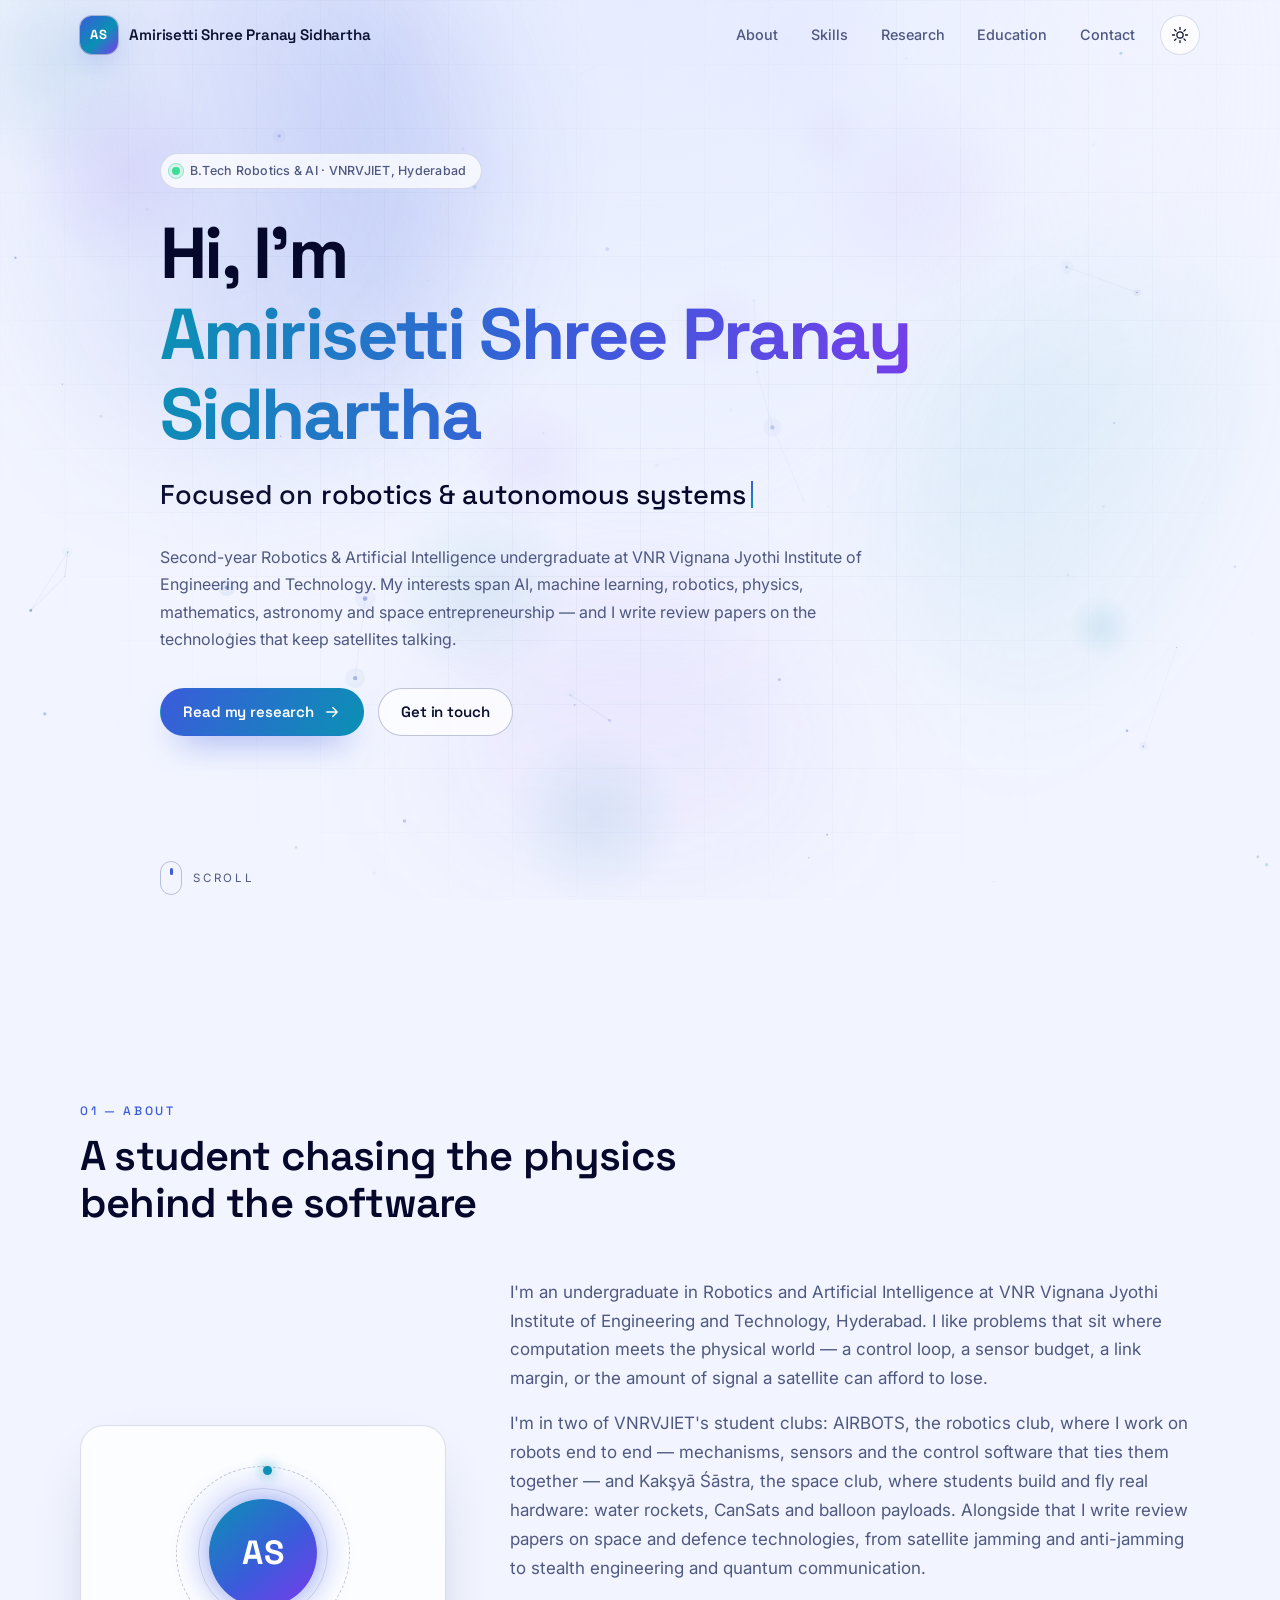
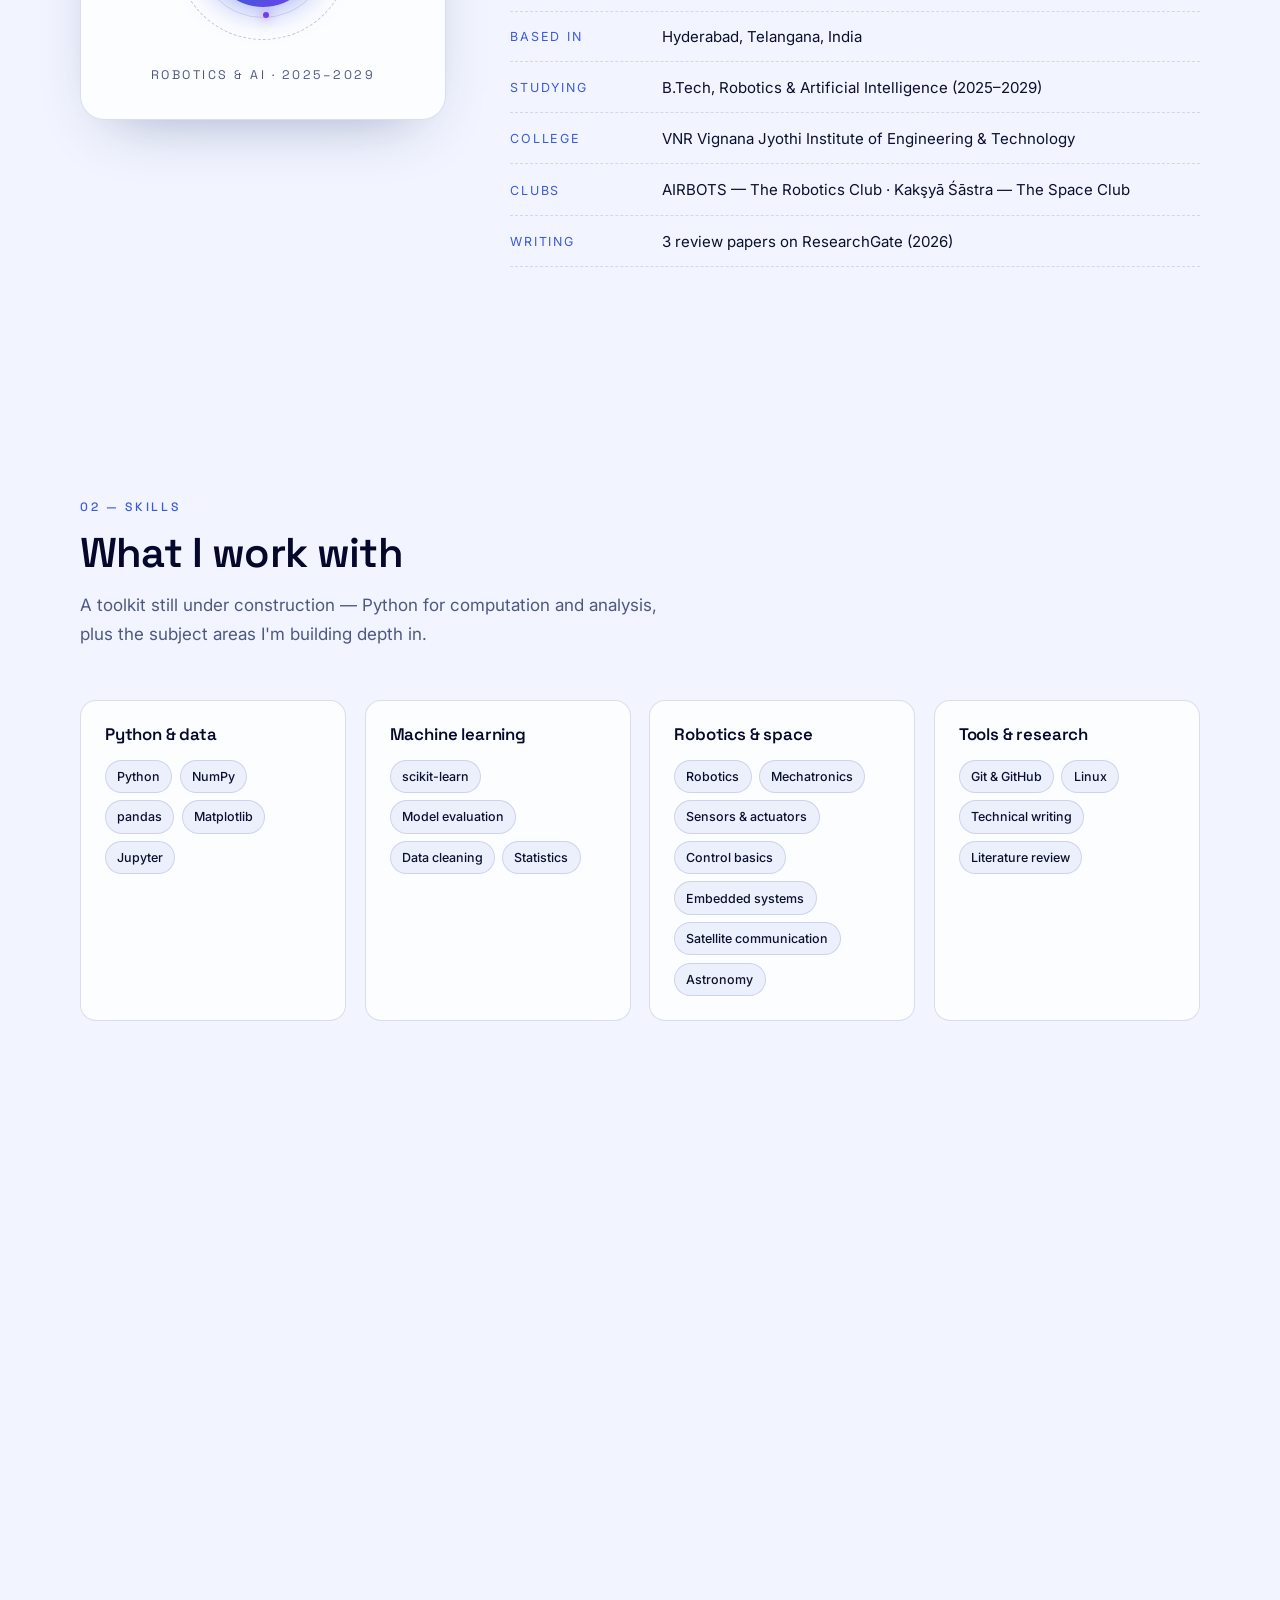
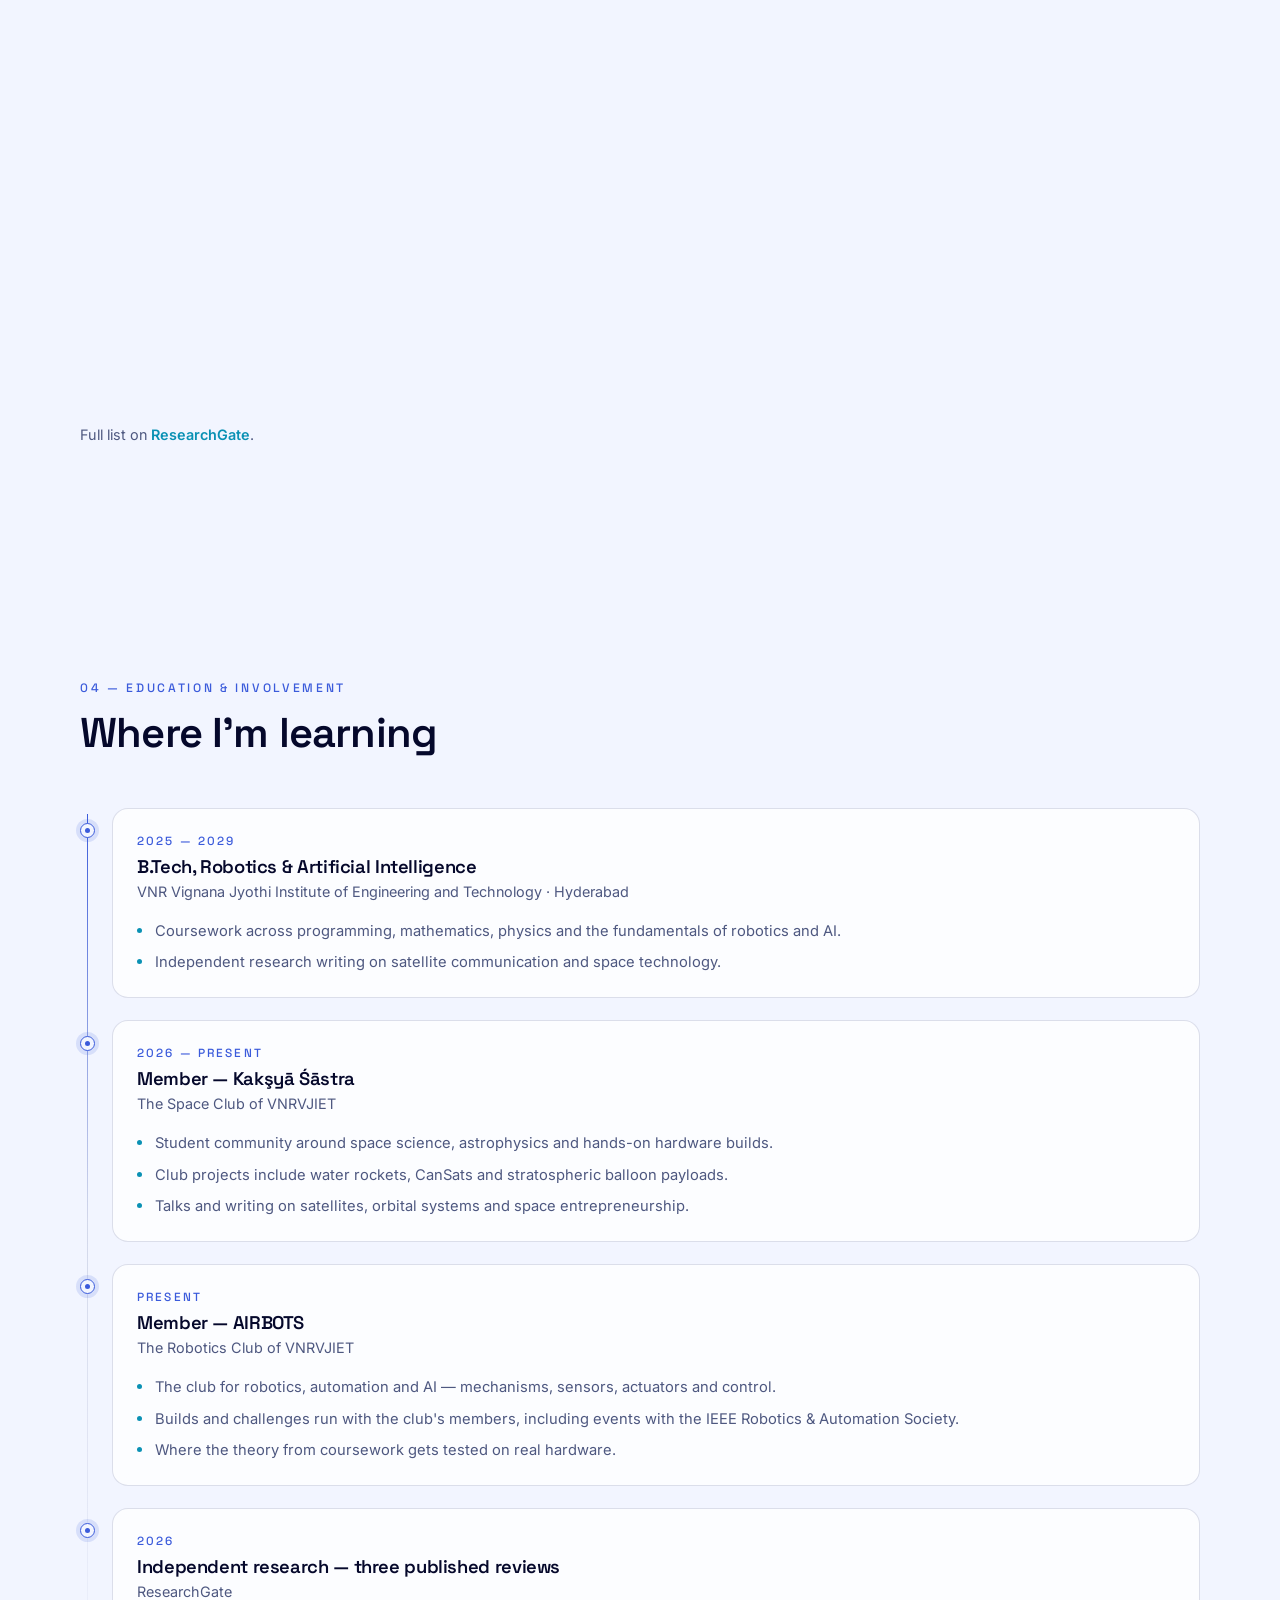
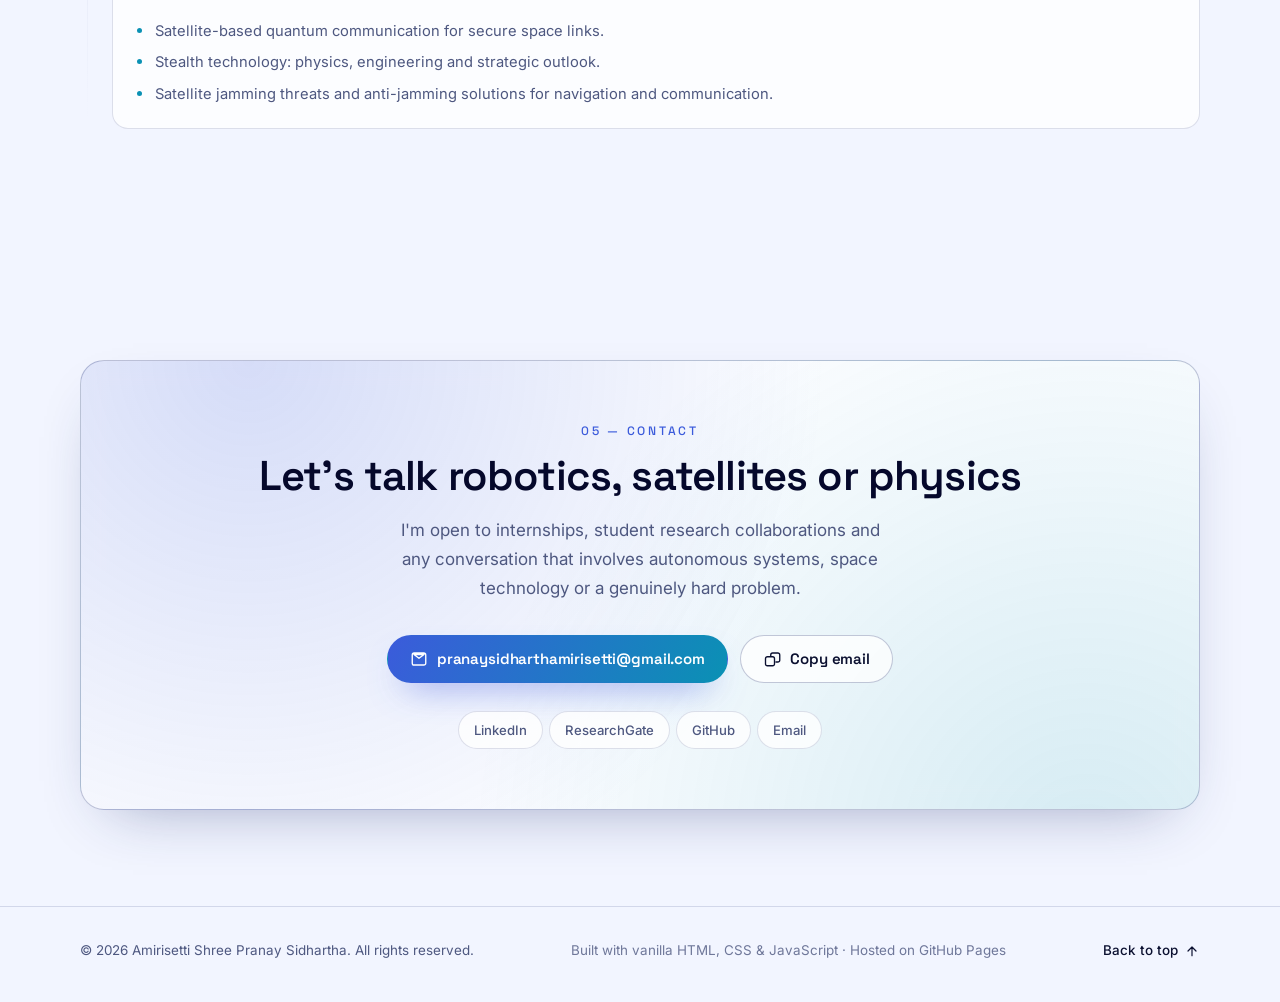
==== commit 3cfb9534: "Set real contact email across hero and contact sections" ====
--- a/index.html
+++ b/index.html
@@ -170,7 +170,7 @@
             </a>
           </li>
           <li>
-            <a href="mailto:hello@example.com" aria-label="Email">
+            <a href="mailto:pranaysidharthamirisetti@gmail.com" aria-label="Email">
               <svg viewBox="0 0 24 24" aria-hidden="true"><path d="M3 6.5A2.5 2.5 0 0 1 5.5 4h13A2.5 2.5 0 0 1 21 6.5v11a2.5 2.5 0 0 1-2.5 2.5h-13A2.5 2.5 0 0 1 3 17.5v-11Zm2.3-.5 6.7 5 6.7-5H5.3Z" /></svg>
             </a>
           </li>
@@ -489,11 +489,11 @@
           </p>
 
           <div class="contact-actions">
-            <a class="btn btn-primary" href="mailto:hello@example.com">
+            <a class="btn btn-primary" href="mailto:pranaysidharthamirisetti@gmail.com">
               <svg viewBox="0 0 24 24" aria-hidden="true"><path d="M3 6.5A2.5 2.5 0 0 1 5.5 4h13A2.5 2.5 0 0 1 21 6.5v11a2.5 2.5 0 0 1-2.5 2.5h-13A2.5 2.5 0 0 1 3 17.5v-11Zm2.3-.5 6.7 5 6.7-5H5.3Z" /></svg>
-              <span data-email-text>hello@example.com</span>
-            </a>
-            <button class="btn btn-ghost" id="copyEmail" data-email="hello@example.com" type="button">
+              <span data-email-text>pranaysidharthamirisetti@gmail.com</span>
+            </a>
+            <button class="btn btn-ghost" id="copyEmail" data-email="pranaysidharthamirisetti@gmail.com" type="button">
               <svg viewBox="0 0 24 24" aria-hidden="true"><path d="M9 9V6.5A2.5 2.5 0 0 1 11.5 4h7A2.5 2.5 0 0 1 21 6.5v7a2.5 2.5 0 0 1-2.5 2.5H16M4.5 9h7A2.5 2.5 0 0 1 14 11.5v7A2.5 2.5 0 0 1 11.5 21h-7A2.5 2.5 0 0 1 2 18.5v-7A2.5 2.5 0 0 1 4.5 9Z" /></svg>
               <span class="copy-label">Copy email</span>
             </button>
@@ -503,7 +503,7 @@
             <li><a href="https://www.linkedin.com/in/shreepranaysidharthaamirisetti292007" data-edit-url="LinkedIn profile" target="_blank" rel="noopener noreferrer">LinkedIn</a></li>
             <li><a href="https://www.researchgate.net/profile/Amirisetti-Sidhartha" data-edit-url="ResearchGate profile" target="_blank" rel="noopener noreferrer">ResearchGate</a></li>
             <li><a href="https://github.com/pranaysidharthamirisetti-cyber" data-edit-url="GitHub profile" target="_blank" rel="noopener noreferrer">GitHub</a></li>
-            <li><a href="mailto:hello@example.com">Email</a></li>
+            <li><a href="mailto:pranaysidharthamirisetti@gmail.com">Email</a></li>
           </ul>
         </div>
       </div>
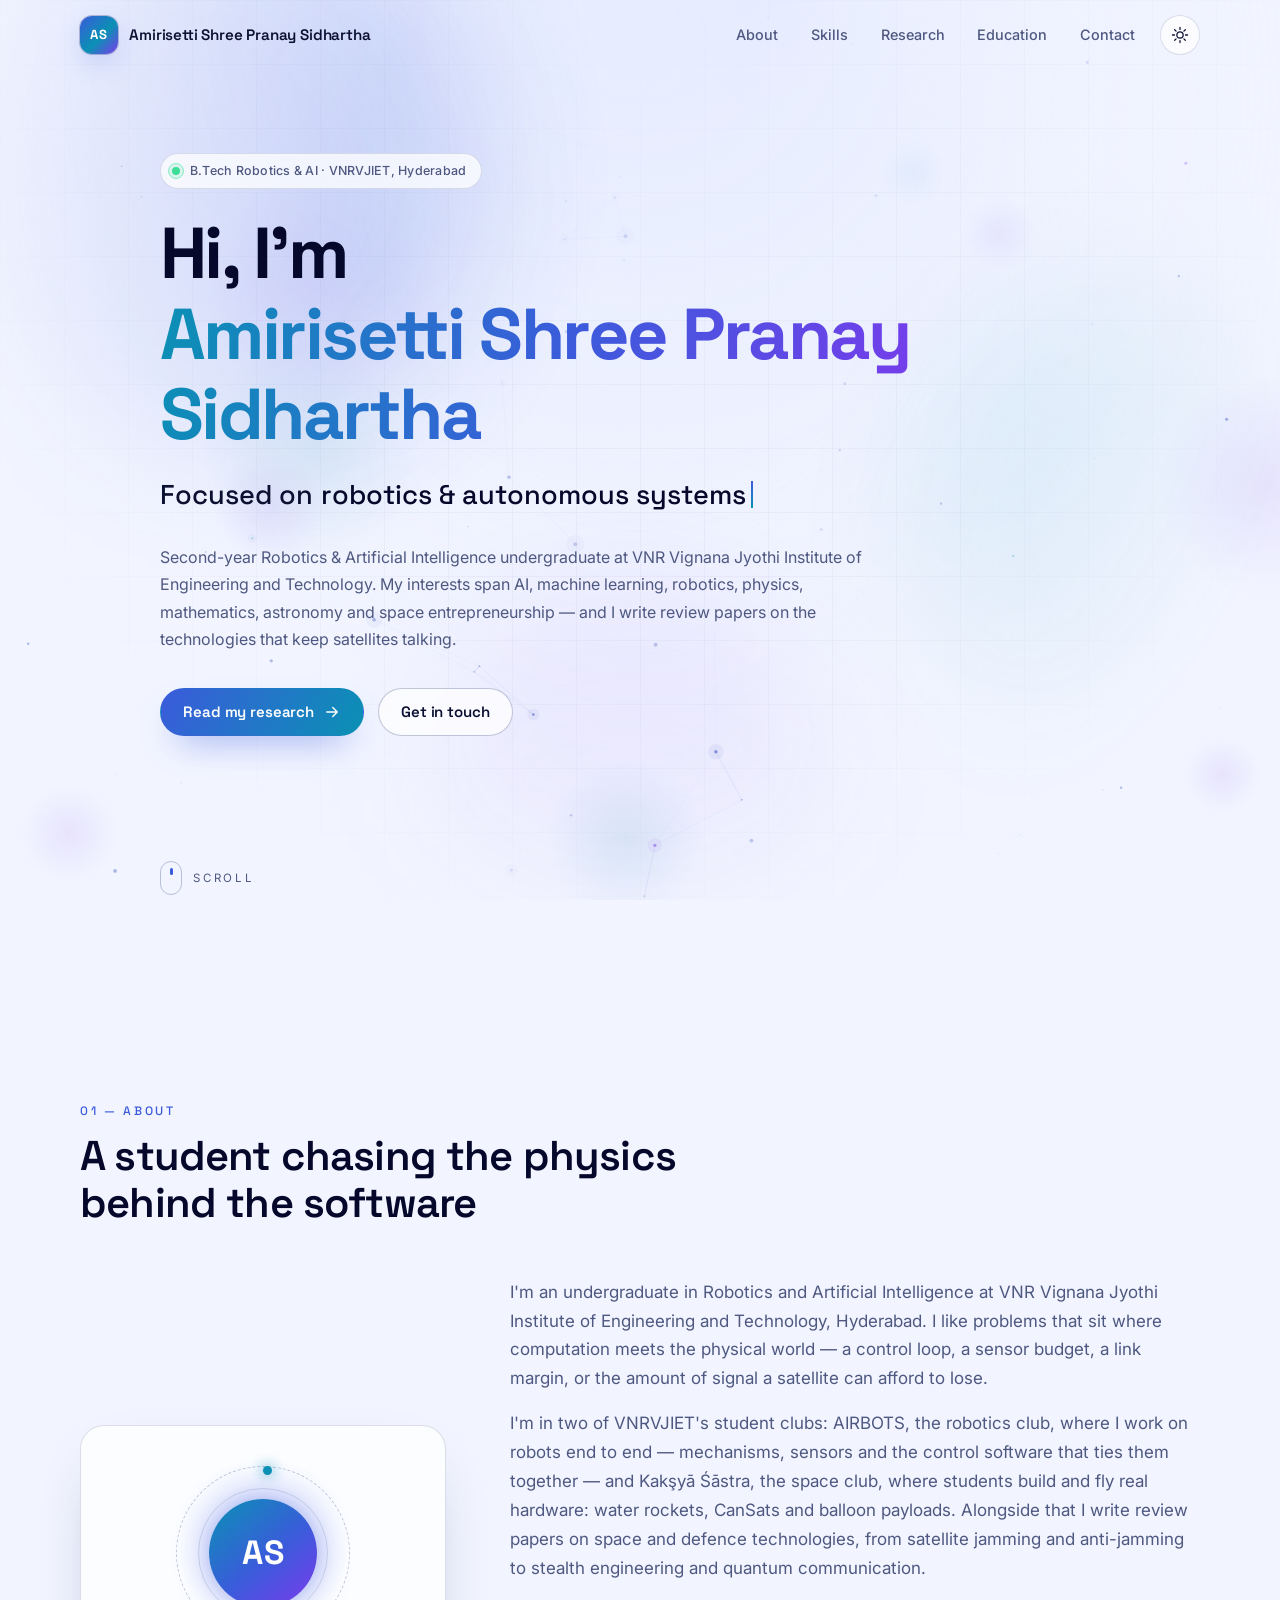
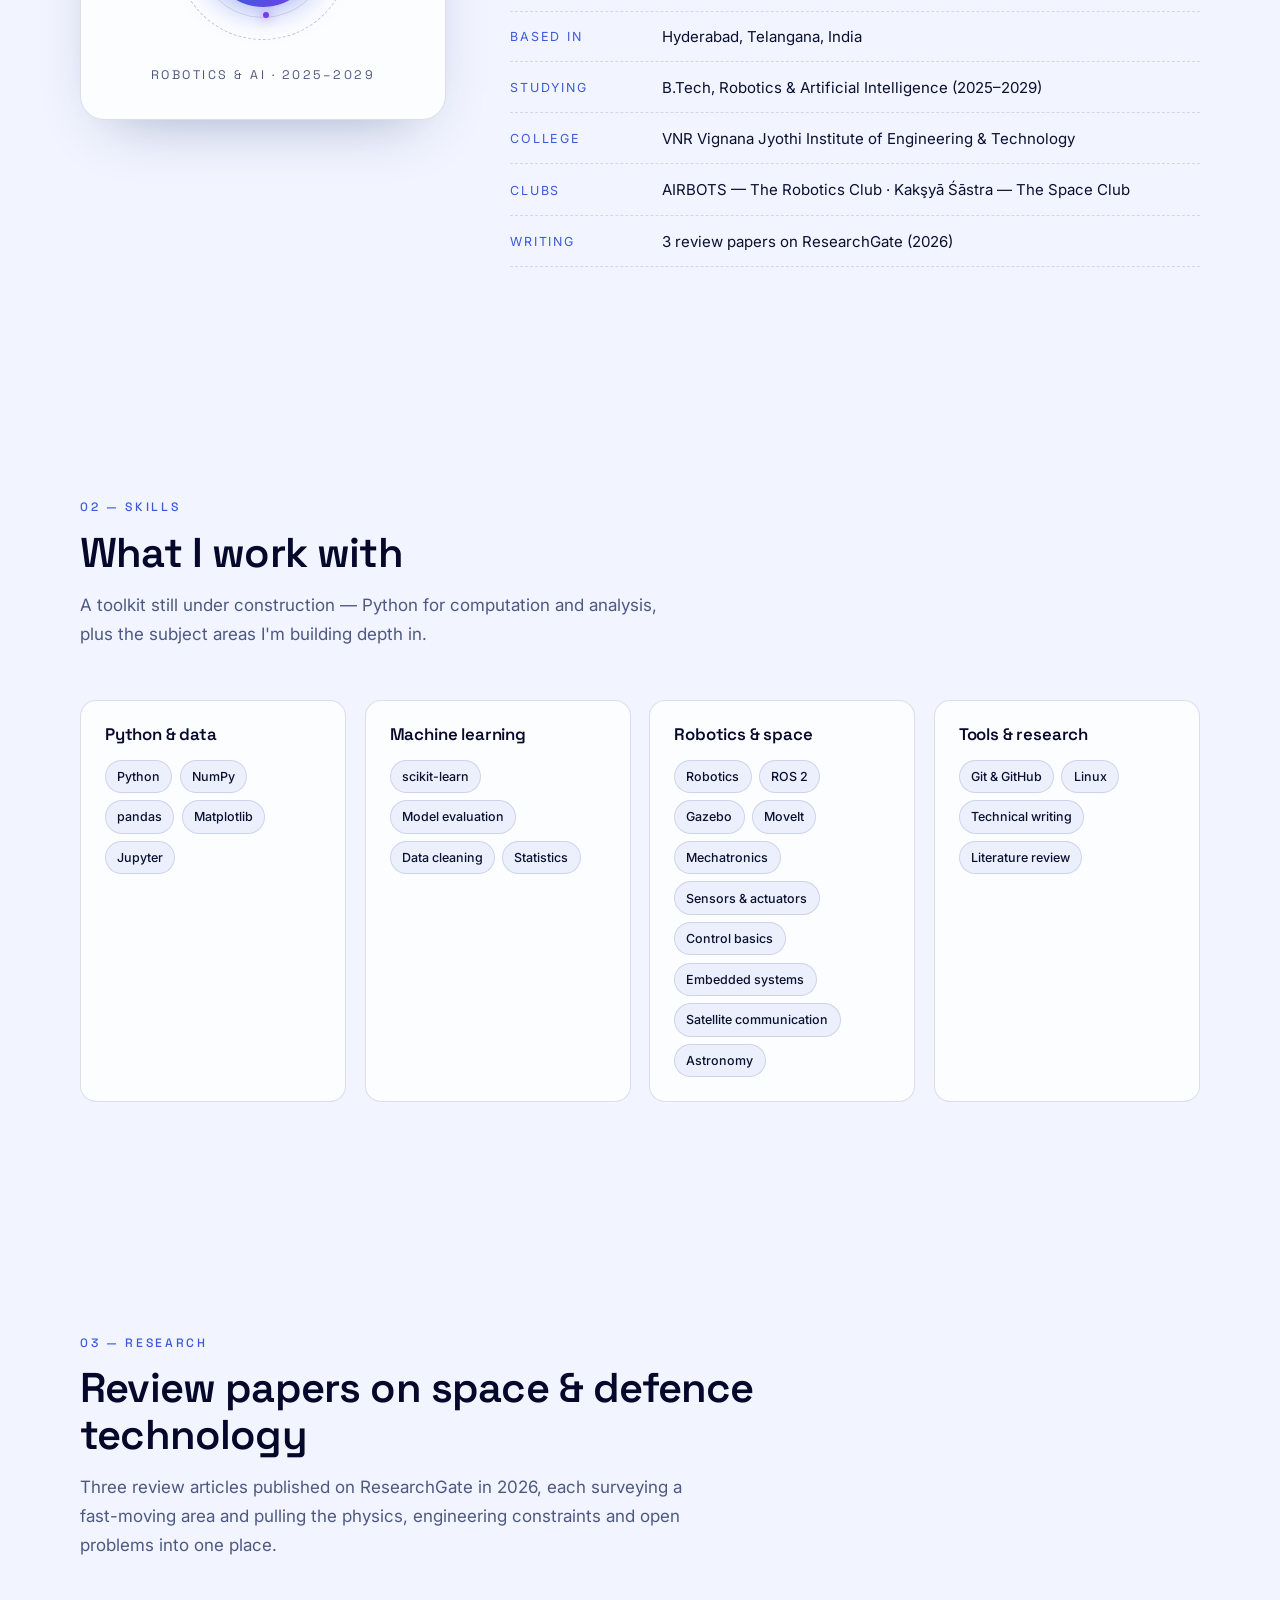
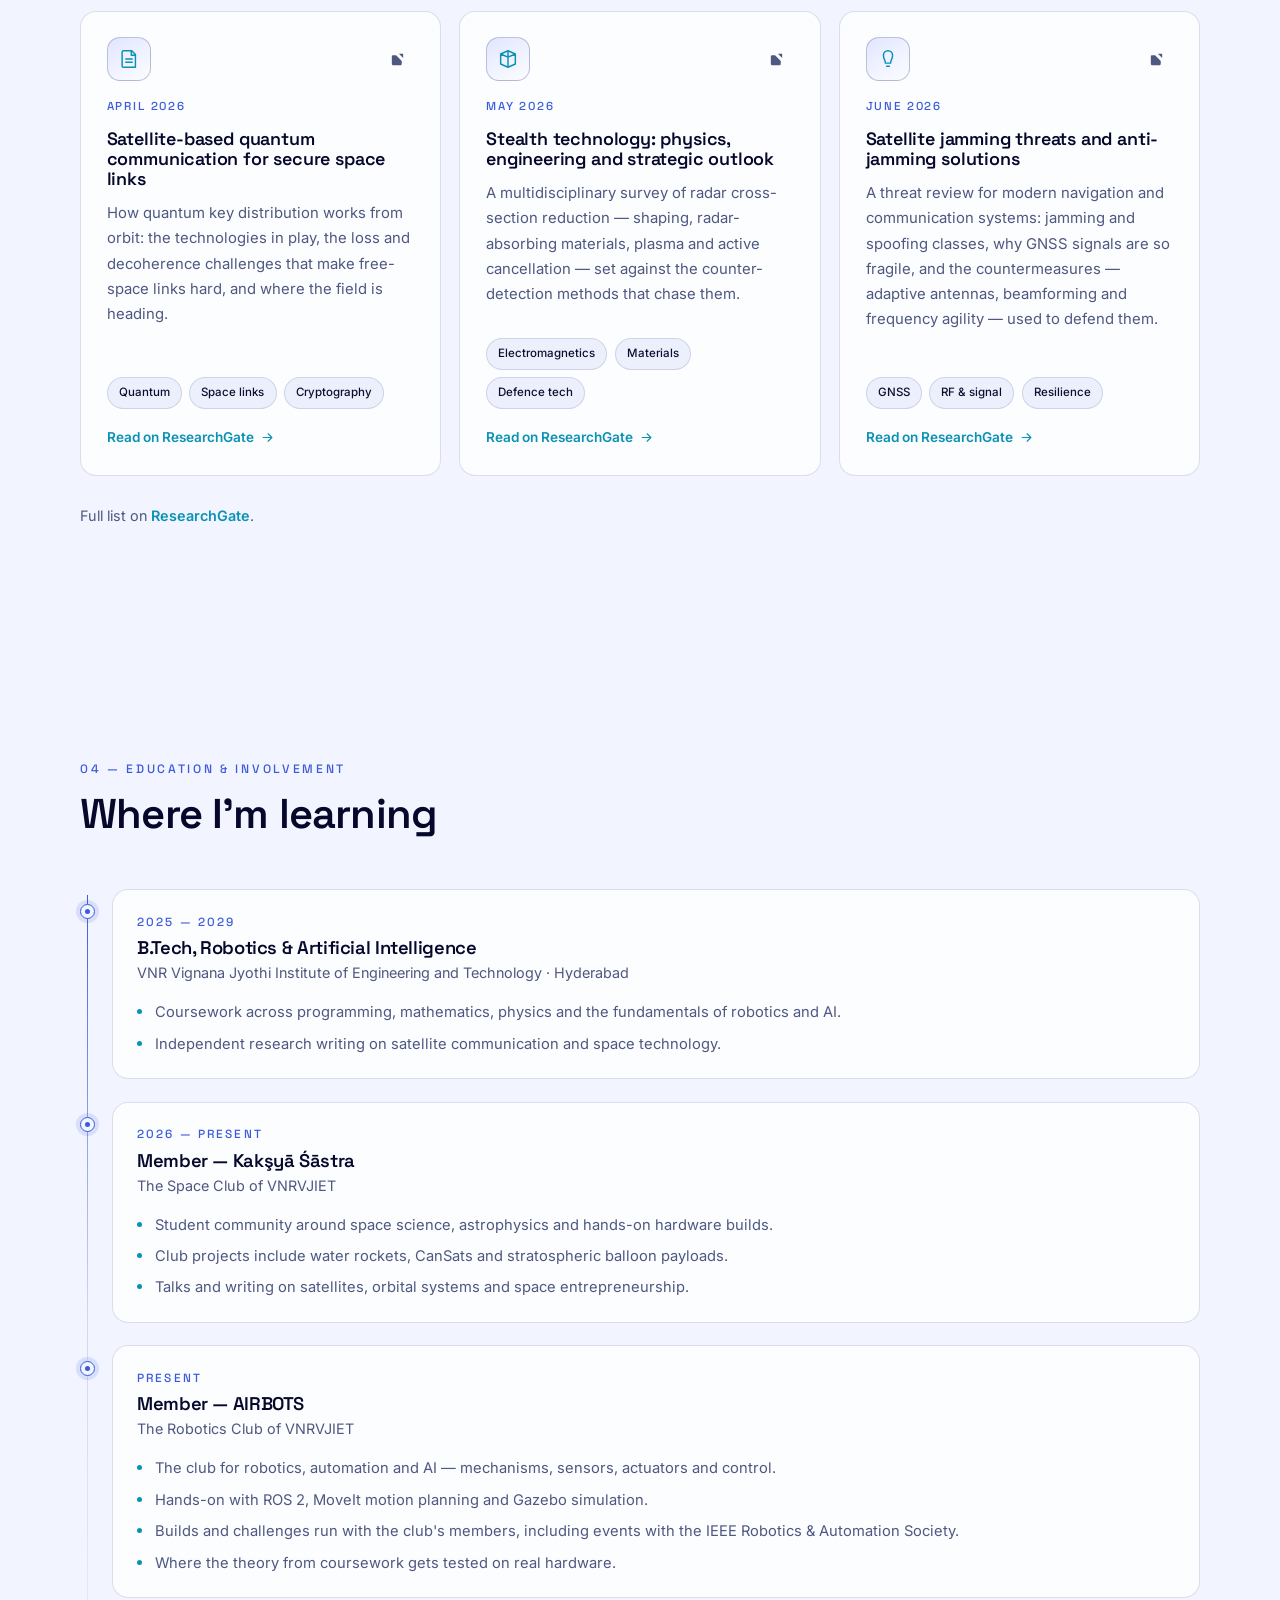
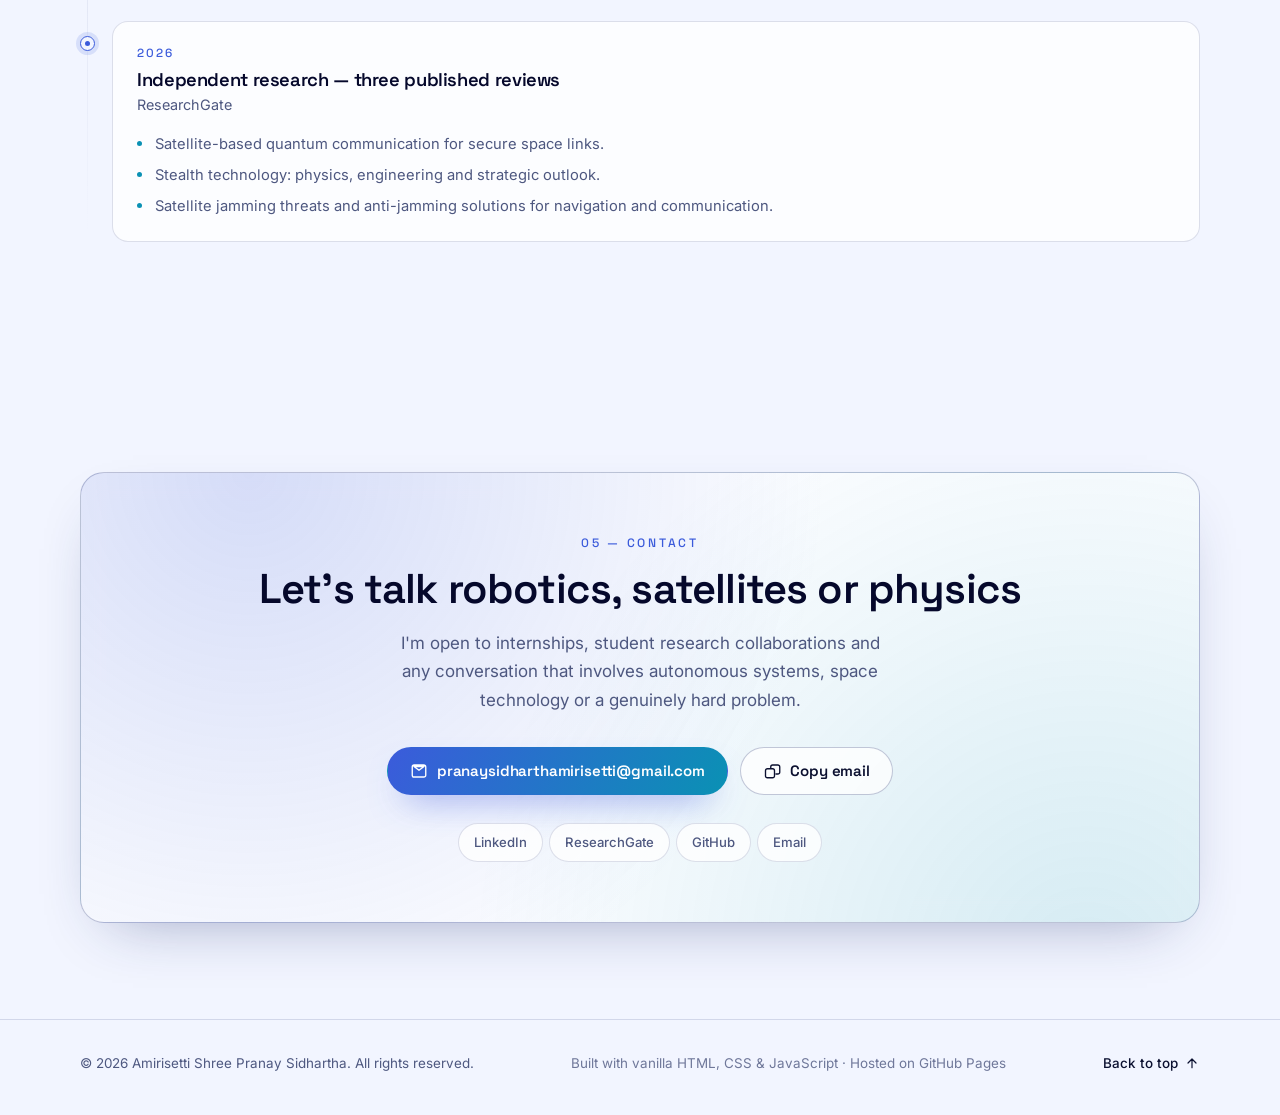
==== commit e154c6d1: "Add ROS 2, Gazebo and MoveIt to robotics skills" ====
--- a/index.html
+++ b/index.html
@@ -65,7 +65,7 @@
         "https://github.com/pranaysidharthamirisetti-cyber",
         "https://www.researchgate.net/profile/Amirisetti-Sidhartha"
       ],
-      "knowsAbout": ["Artificial Intelligence", "Machine Learning", "Robotics", "Astronomy", "Space Systems", "Physics", "Mathematics"]
+      "knowsAbout": ["Artificial Intelligence", "Machine Learning", "Robotics", "ROS 2", "Gazebo simulation", "MoveIt motion planning", "Astronomy", "Space Systems", "Physics", "Mathematics"]
     }
   </script>
 </head>
@@ -281,6 +281,9 @@
             <h3 class="card-title" data-edit="Skills — group 3 title">Robotics &amp; space</h3>
             <ul class="chip-list" data-edit-items="Skills — group 3 items">
               <li class="chip">Robotics</li>
+              <li class="chip">ROS 2</li>
+              <li class="chip">Gazebo</li>
+              <li class="chip">MoveIt</li>
               <li class="chip">Mechatronics</li>
               <li class="chip">Sensors &amp; actuators</li>
               <li class="chip">Control basics</li>
@@ -454,6 +457,7 @@
               <p class="timeline-org" data-edit="Education 3 — organisation">The Robotics Club of VNRVJIET</p>
               <ul class="timeline-points" data-edit-items="Education 3 — bullet points">
                 <li>The club for robotics, automation and AI — mechanisms, sensors, actuators and control.</li>
+                <li>Hands-on with ROS 2, MoveIt motion planning and Gazebo simulation.</li>
                 <li>Builds and challenges run with the club's members, including events with the IEEE Robotics &amp; Automation Society.</li>
                 <li>Where the theory from coursework gets tested on real hardware.</li>
               </ul>
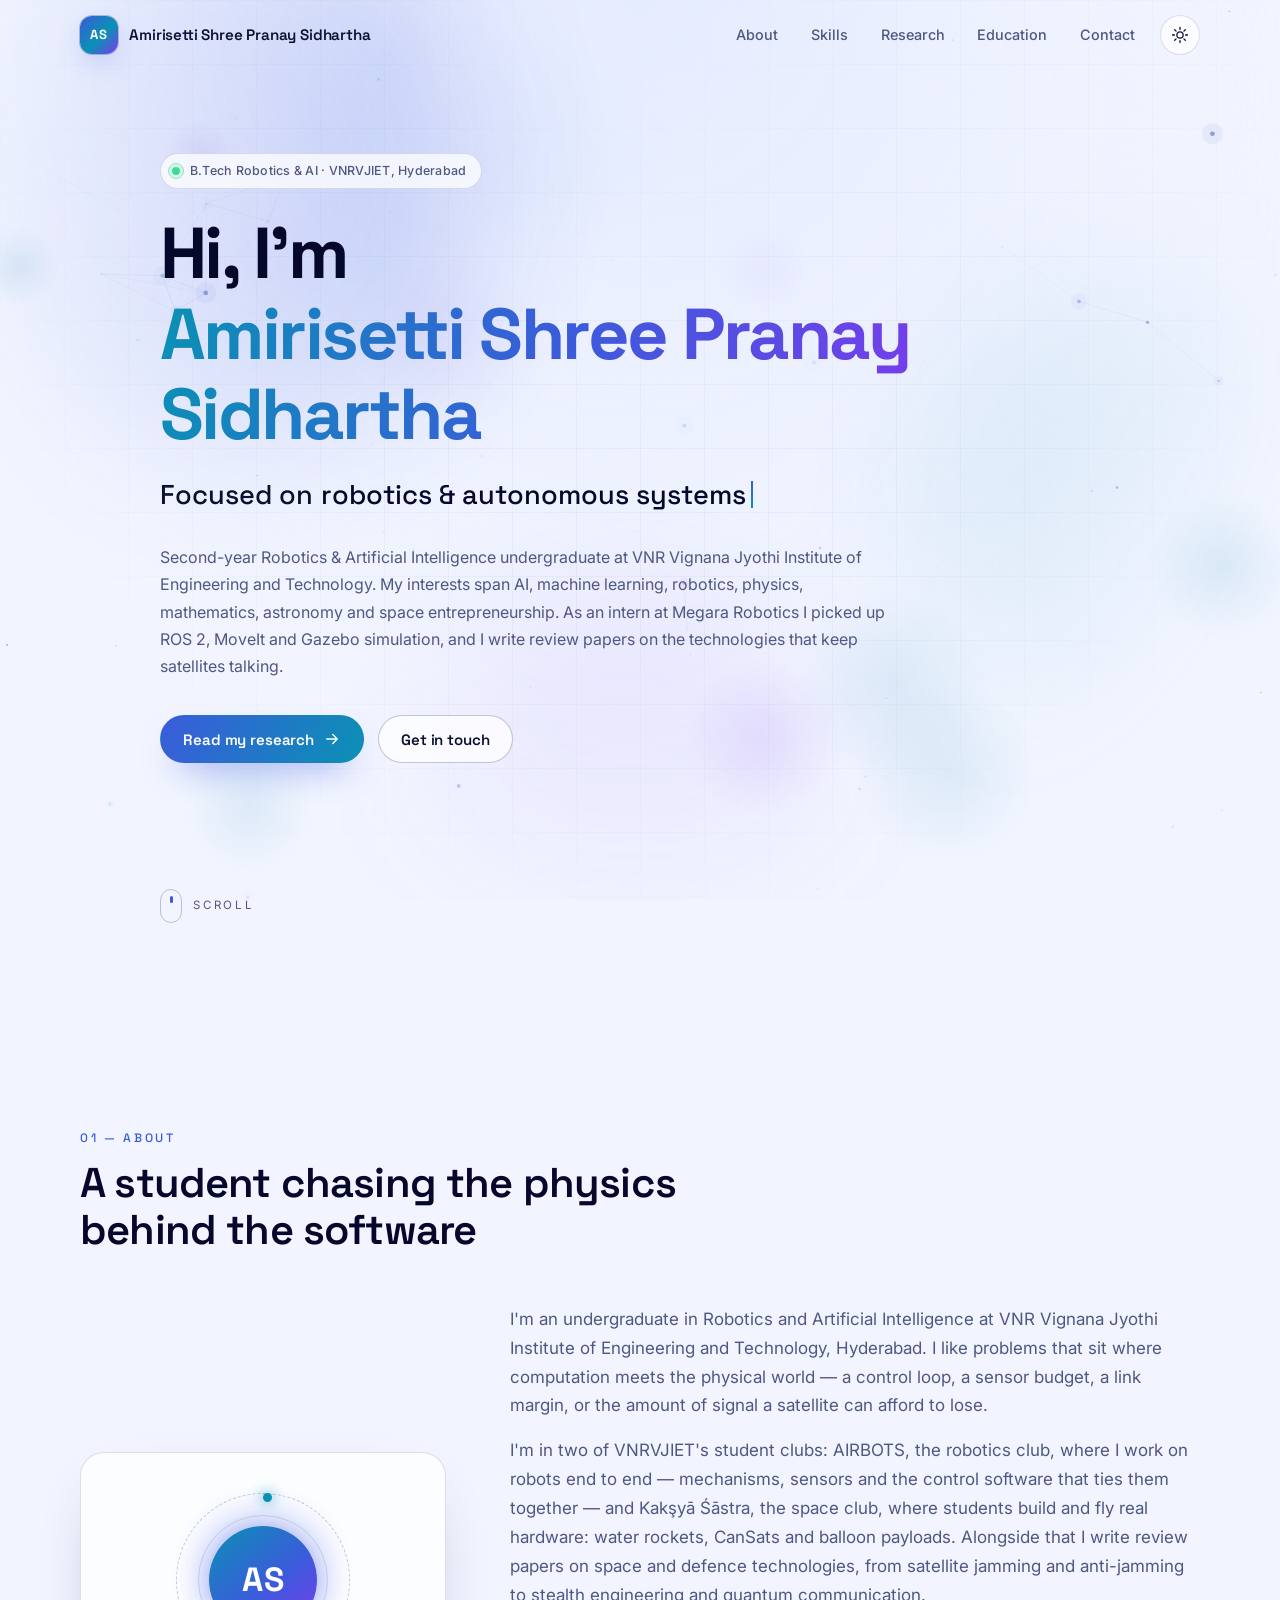
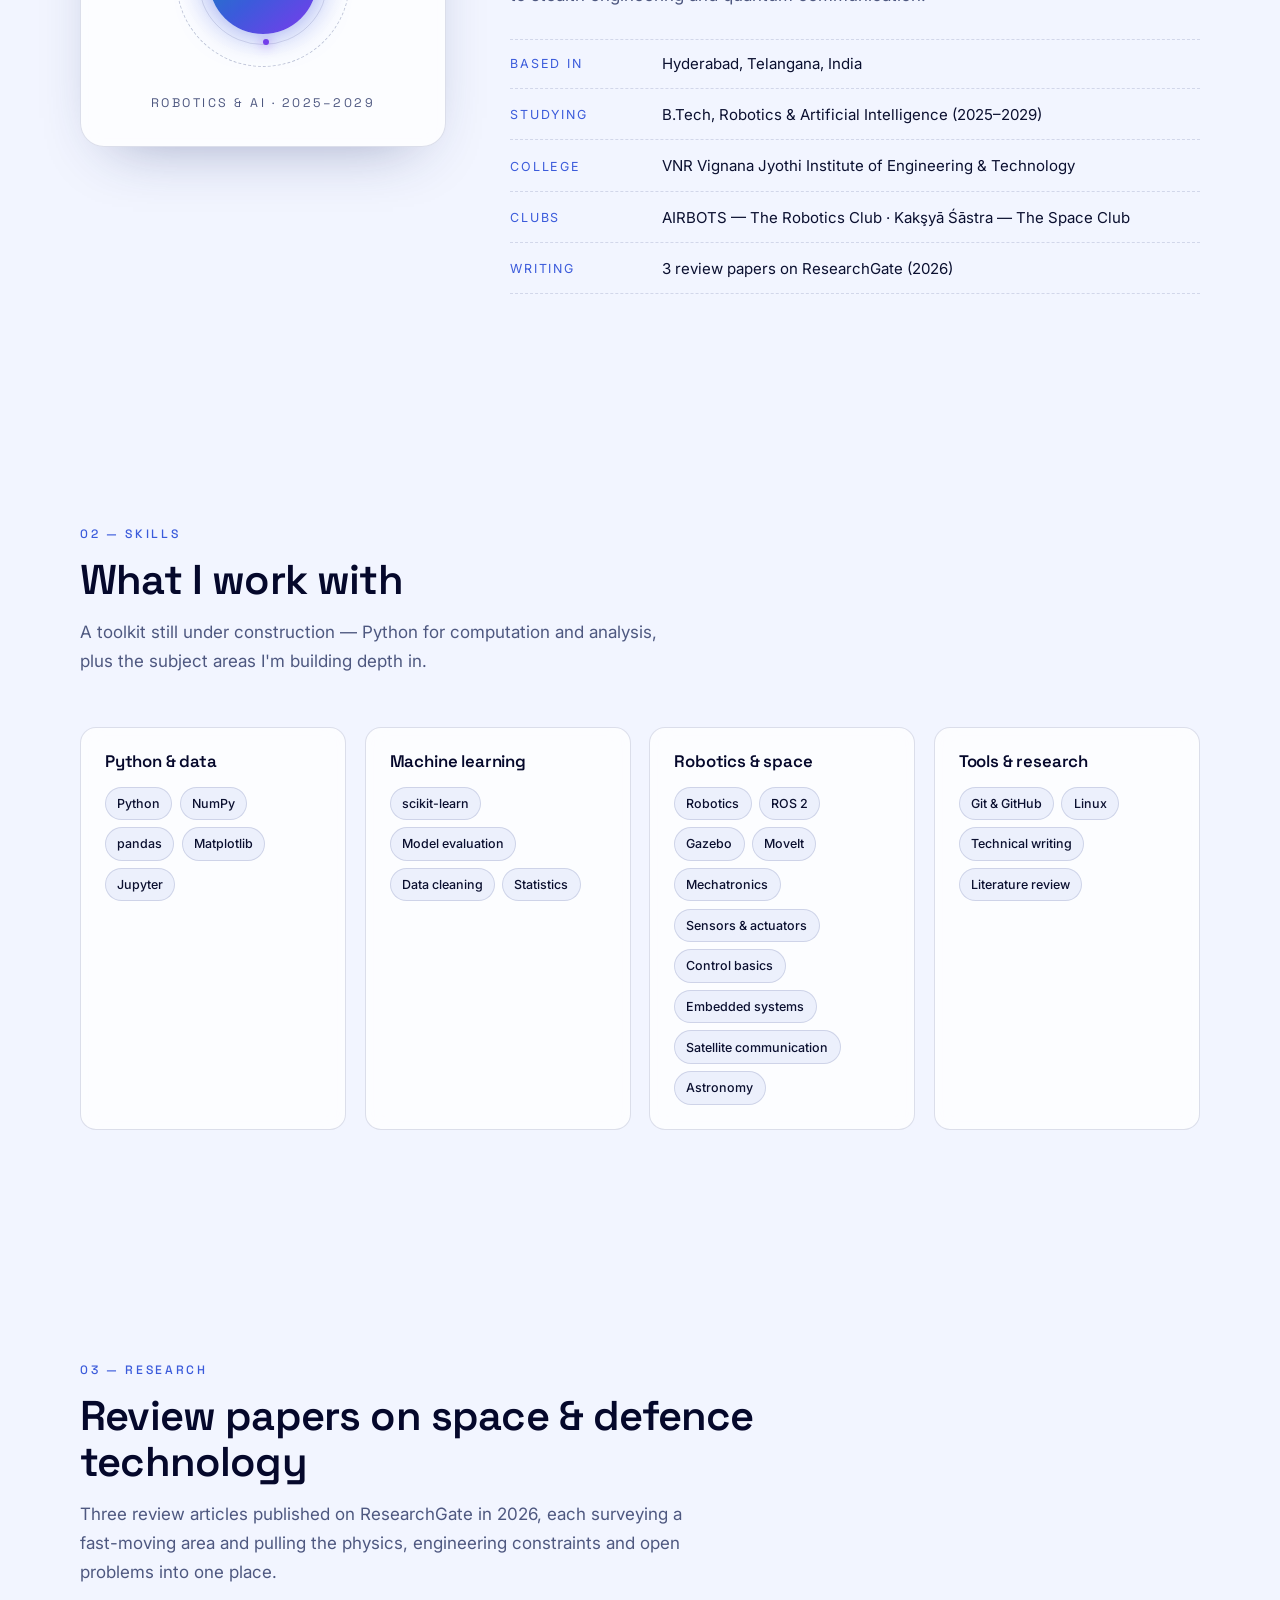
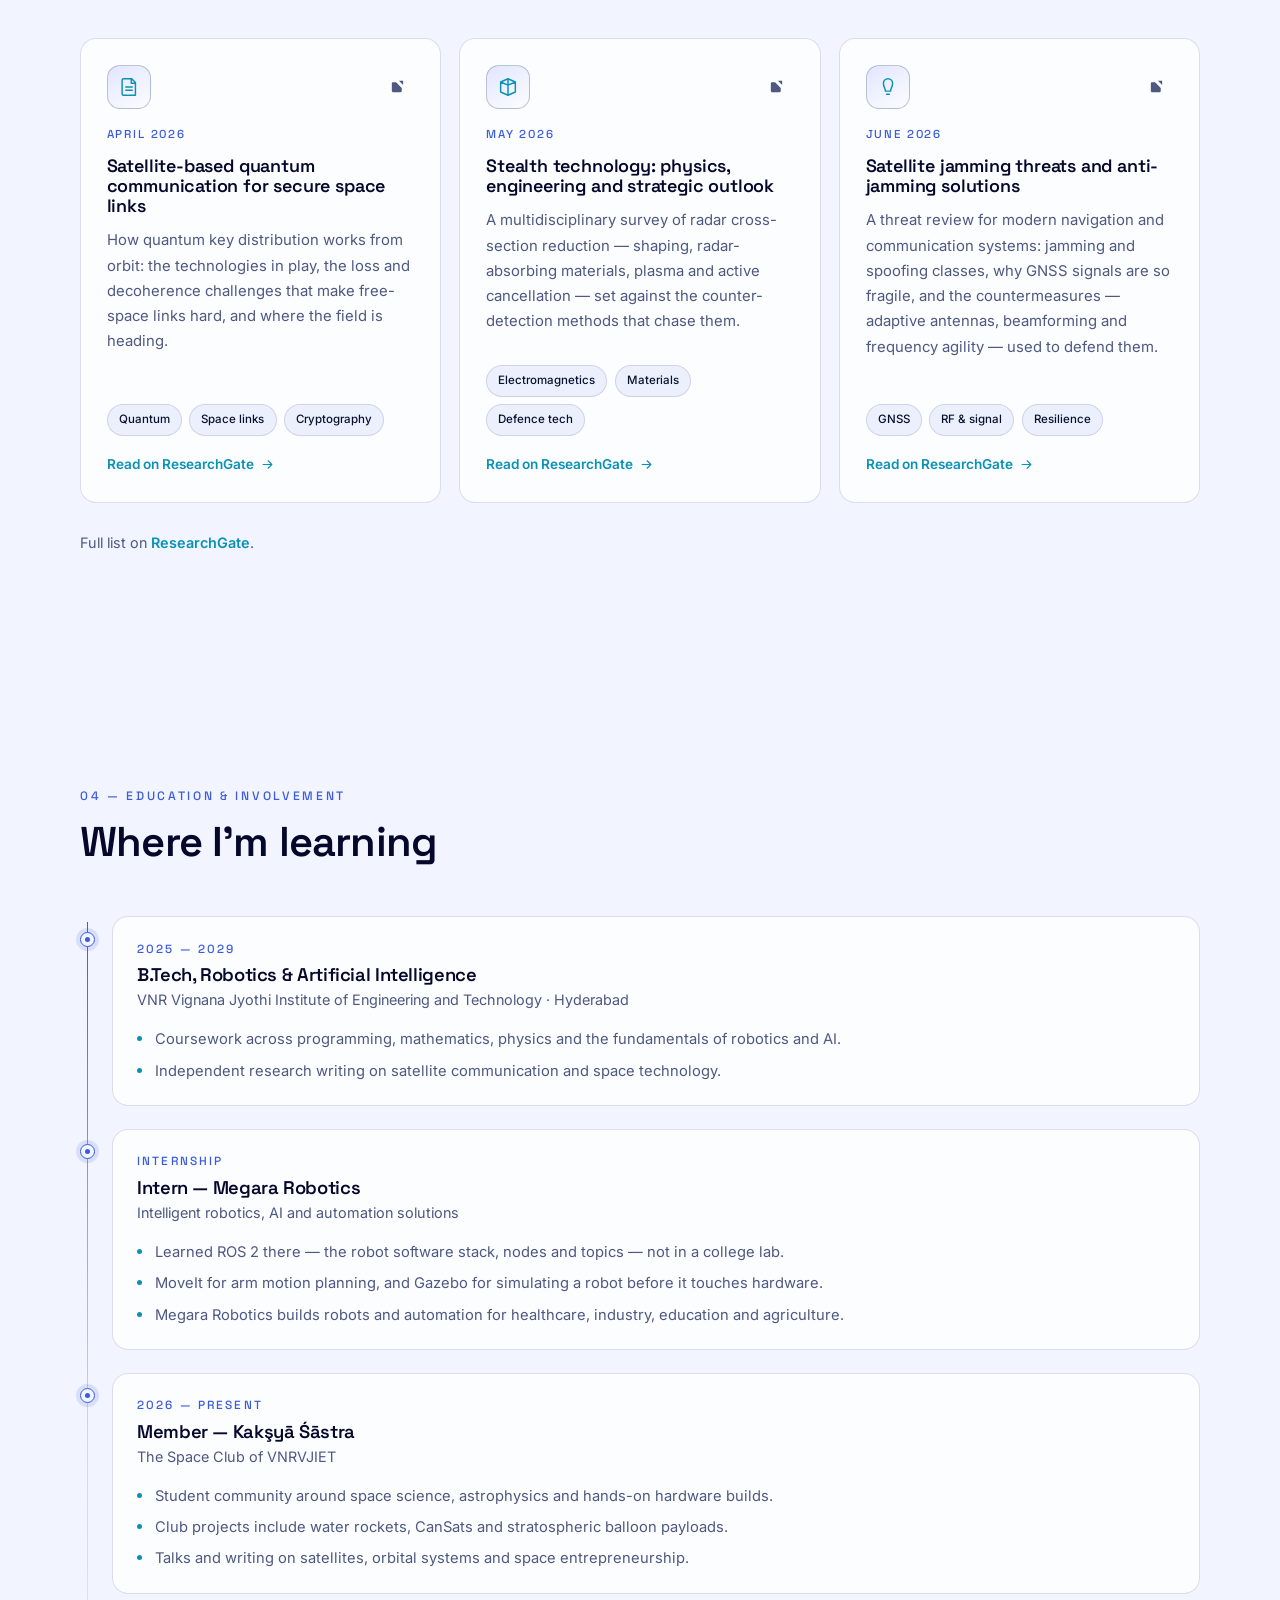
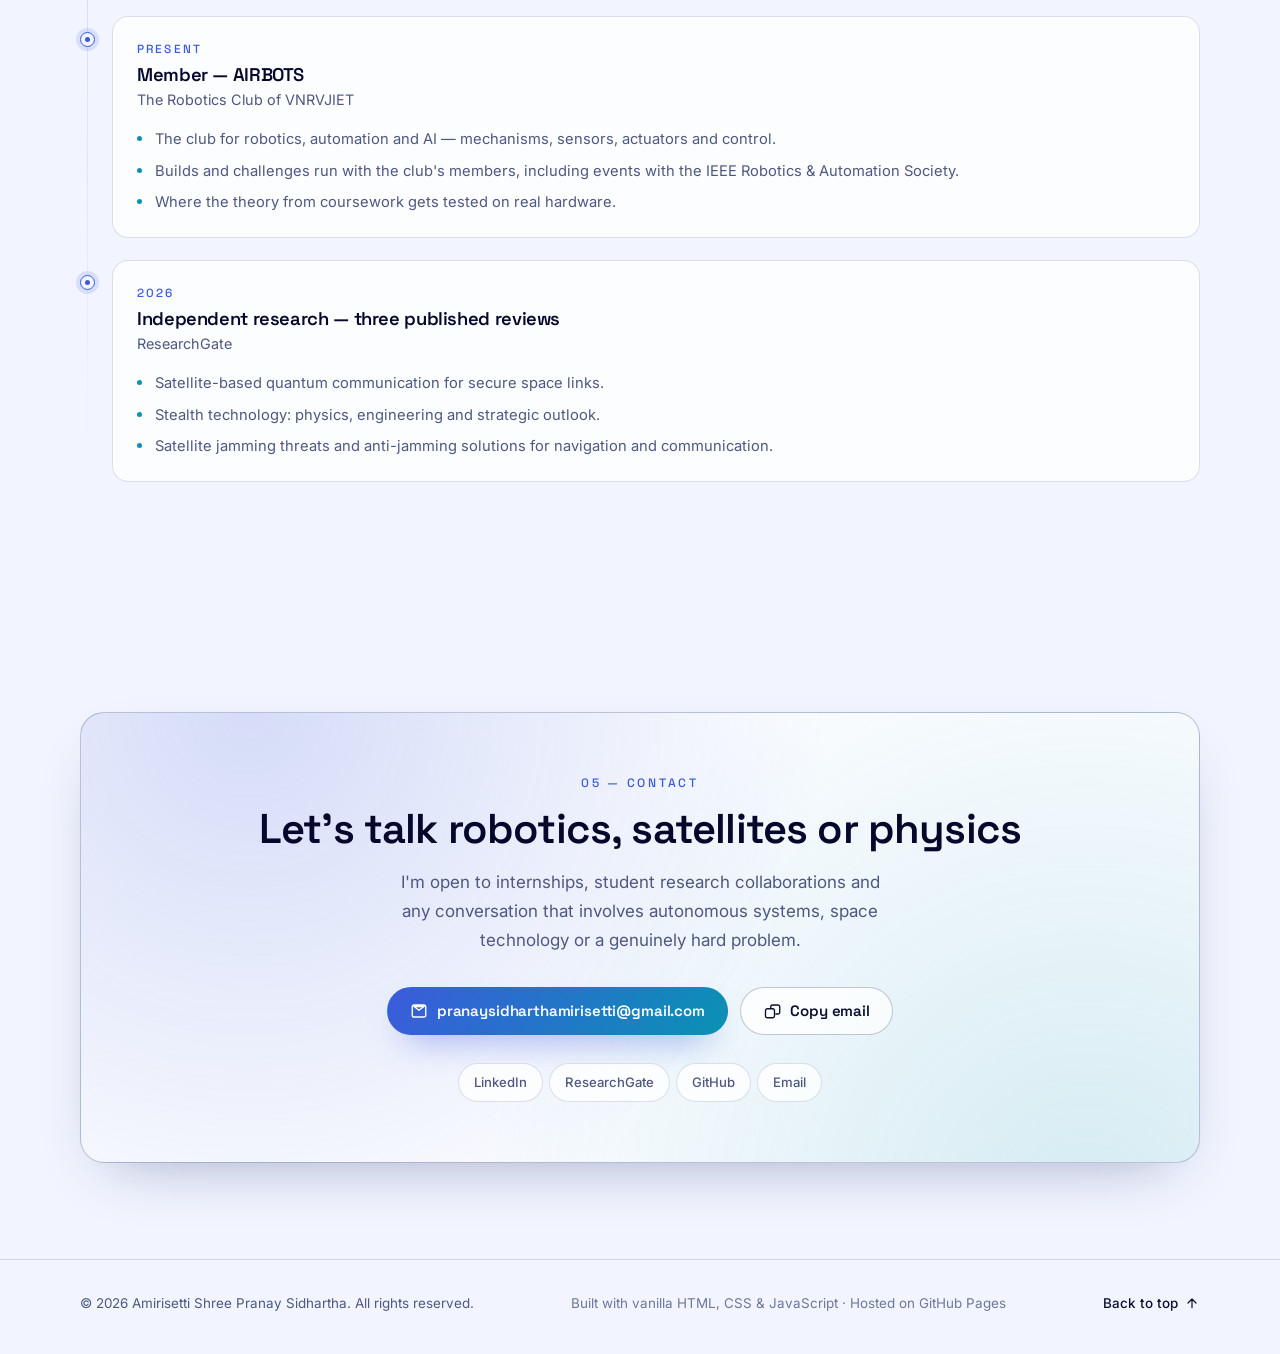
==== commit cef4c308: "Add Megara Robotics internship, unattribute ROS 2/MoveIt/Gazebo from AIRBOTS" ====
--- a/index.html
+++ b/index.html
@@ -139,8 +139,9 @@
         <p class="hero-copy reveal" data-edit="Hero — intro paragraph">
           Second-year Robotics &amp; Artificial Intelligence undergraduate at VNR Vignana Jyothi
           Institute of Engineering and Technology. My interests span AI, machine learning, robotics,
-          physics, mathematics, astronomy and space entrepreneurship — and I write review papers on
-          the technologies that keep satellites talking.
+          physics, mathematics, astronomy and space entrepreneurship. As an intern at Megara Robotics
+          I picked up ROS 2, MoveIt and Gazebo simulation, and I write review papers on the
+          technologies that keep satellites talking.
         </p>
 
         <div class="hero-actions reveal">
@@ -438,10 +439,24 @@
           <li class="timeline-item reveal">
             <div class="timeline-marker" aria-hidden="true"></div>
             <div class="timeline-content">
-              <p class="timeline-period" data-edit="Education 2 — period">2026 — Present</p>
-              <h3 class="timeline-role" data-edit="Education 2 — title">Member — Kakşyā Śāstra</h3>
-              <p class="timeline-org" data-edit="Education 2 — organisation">The Space Club of VNRVJIET</p>
+              <p class="timeline-period" data-edit="Education 2 — period">Internship</p>
+              <h3 class="timeline-role" data-edit="Education 2 — title">Intern — Megara Robotics</h3>
+              <p class="timeline-org" data-edit="Education 2 — organisation">Intelligent robotics, AI and automation solutions</p>
               <ul class="timeline-points" data-edit-items="Education 2 — bullet points">
+                <li>Learned ROS 2 there — the robot software stack, nodes and topics — not in a college lab.</li>
+                <li>MoveIt for arm motion planning, and Gazebo for simulating a robot before it touches hardware.</li>
+                <li>Megara Robotics builds robots and automation for healthcare, industry, education and agriculture.</li>
+              </ul>
+            </div>
+          </li>
+
+          <li class="timeline-item reveal">
+            <div class="timeline-marker" aria-hidden="true"></div>
+            <div class="timeline-content">
+              <p class="timeline-period" data-edit="Education 3 — period">2026 — Present</p>
+              <h3 class="timeline-role" data-edit="Education 3 — title">Member — Kakşyā Śāstra</h3>
+              <p class="timeline-org" data-edit="Education 3 — organisation">The Space Club of VNRVJIET</p>
+              <ul class="timeline-points" data-edit-items="Education 3 — bullet points">
                 <li>Student community around space science, astrophysics and hands-on hardware builds.</li>
                 <li>Club projects include water rockets, CanSats and stratospheric balloon payloads.</li>
                 <li>Talks and writing on satellites, orbital systems and space entrepreneurship.</li>
@@ -452,12 +467,11 @@
           <li class="timeline-item reveal">
             <div class="timeline-marker" aria-hidden="true"></div>
             <div class="timeline-content">
-              <p class="timeline-period" data-edit="Education 3 — period">Present</p>
-              <h3 class="timeline-role" data-edit="Education 3 — title">Member — AIRBOTS</h3>
-              <p class="timeline-org" data-edit="Education 3 — organisation">The Robotics Club of VNRVJIET</p>
-              <ul class="timeline-points" data-edit-items="Education 3 — bullet points">
+              <p class="timeline-period" data-edit="Education 4 — period">Present</p>
+              <h3 class="timeline-role" data-edit="Education 4 — title">Member — AIRBOTS</h3>
+              <p class="timeline-org" data-edit="Education 4 — organisation">The Robotics Club of VNRVJIET</p>
+              <ul class="timeline-points" data-edit-items="Education 4 — bullet points">
                 <li>The club for robotics, automation and AI — mechanisms, sensors, actuators and control.</li>
-                <li>Hands-on with ROS 2, MoveIt motion planning and Gazebo simulation.</li>
                 <li>Builds and challenges run with the club's members, including events with the IEEE Robotics &amp; Automation Society.</li>
                 <li>Where the theory from coursework gets tested on real hardware.</li>
               </ul>
@@ -467,10 +481,10 @@
           <li class="timeline-item reveal">
             <div class="timeline-marker" aria-hidden="true"></div>
             <div class="timeline-content">
-              <p class="timeline-period" data-edit="Education 4 — period">2026</p>
-              <h3 class="timeline-role" data-edit="Education 4 — title">Independent research — three published reviews</h3>
-              <p class="timeline-org" data-edit="Education 4 — organisation">ResearchGate</p>
-              <ul class="timeline-points" data-edit-items="Education 4 — bullet points">
+              <p class="timeline-period" data-edit="Education 5 — period">2026</p>
+              <h3 class="timeline-role" data-edit="Education 5 — title">Independent research — three published reviews</h3>
+              <p class="timeline-org" data-edit="Education 5 — organisation">ResearchGate</p>
+              <ul class="timeline-points" data-edit-items="Education 5 — bullet points">
                 <li>Satellite-based quantum communication for secure space links.</li>
                 <li>Stealth technology: physics, engineering and strategic outlook.</li>
                 <li>Satellite jamming threats and anti-jamming solutions for navigation and communication.</li>
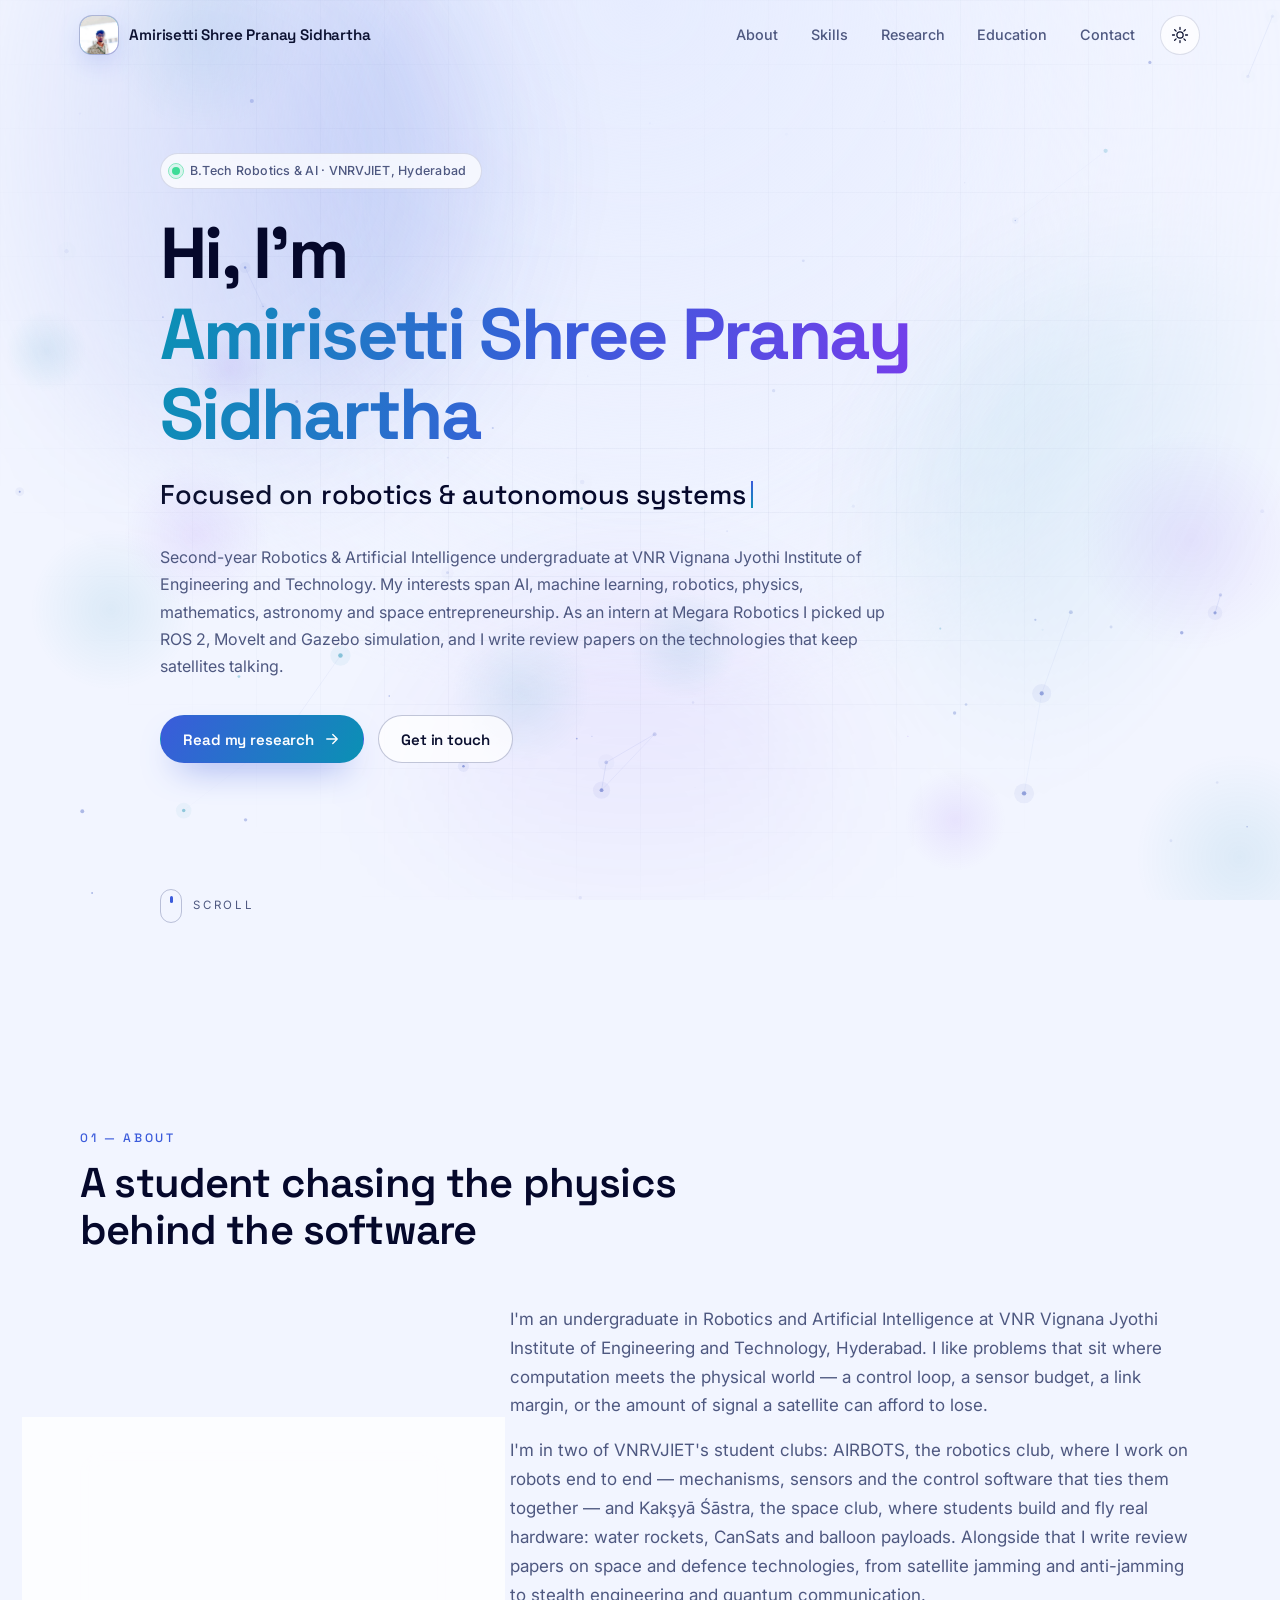
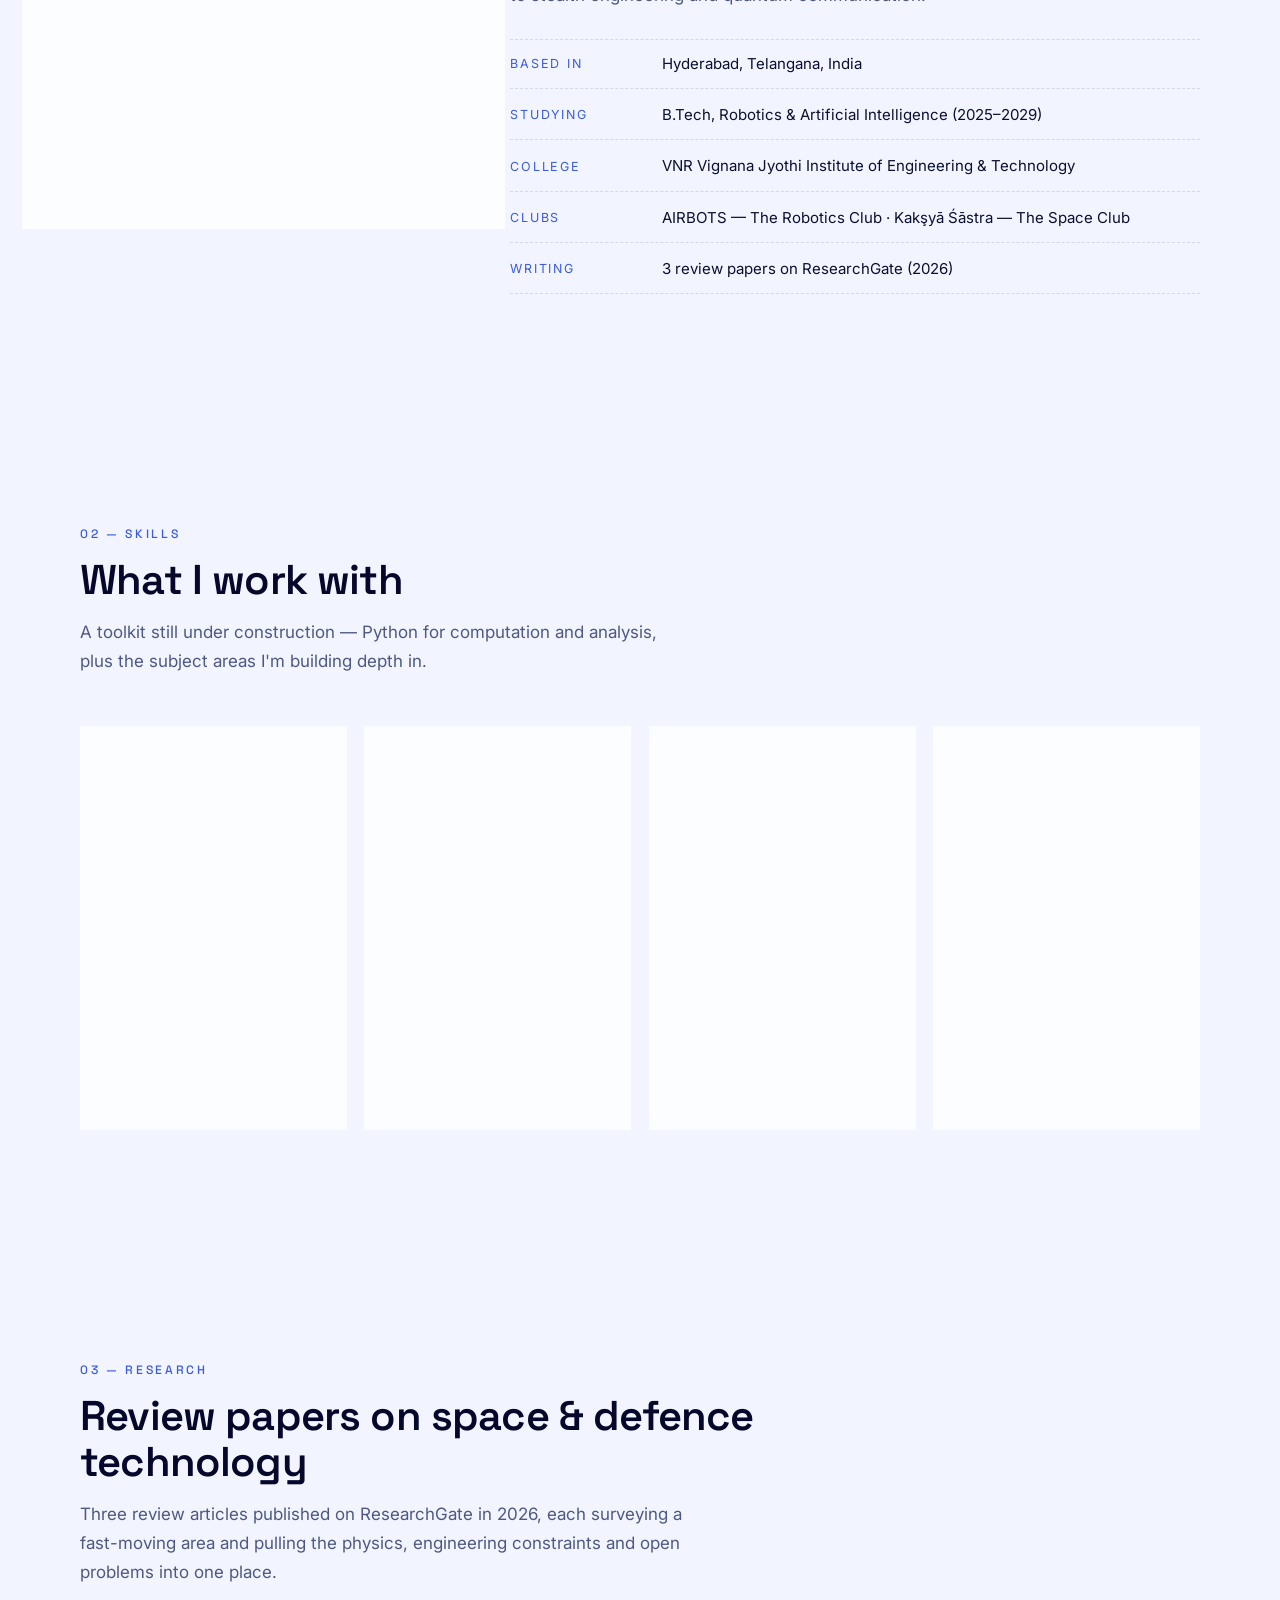
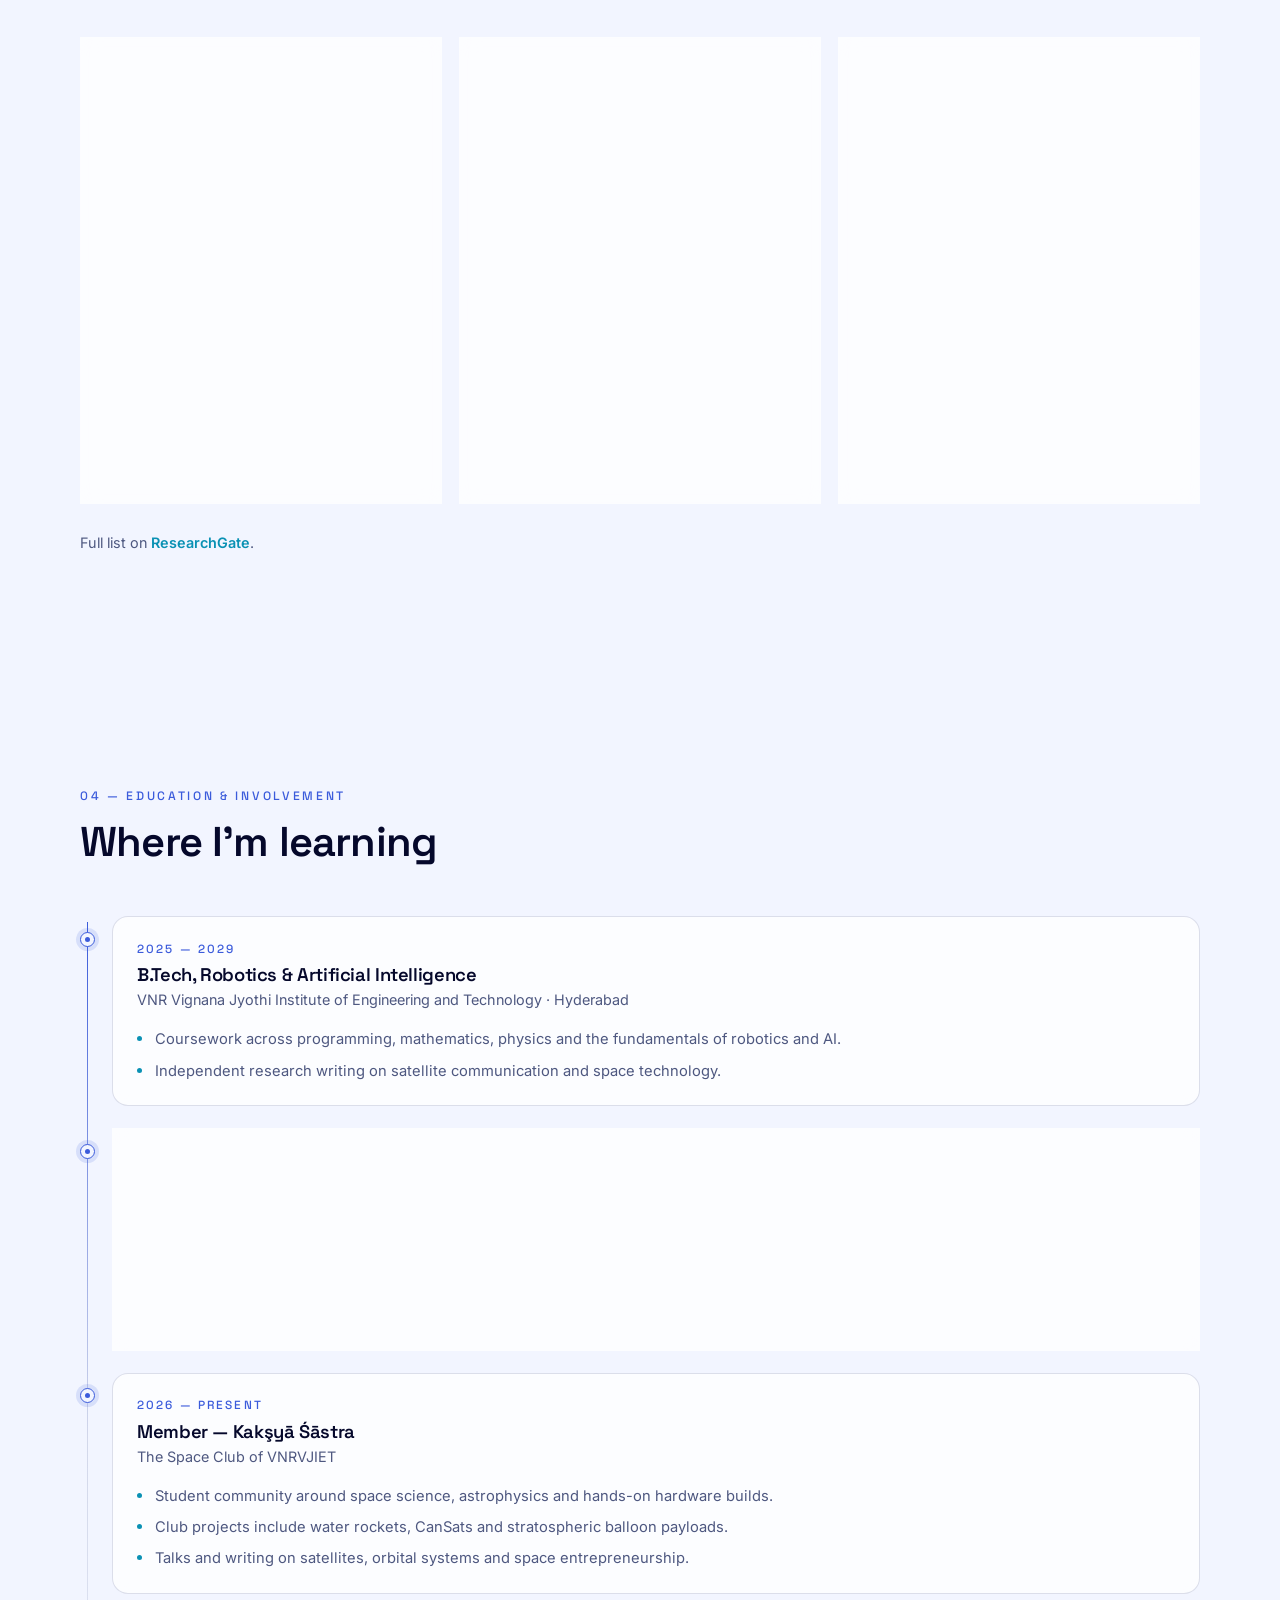
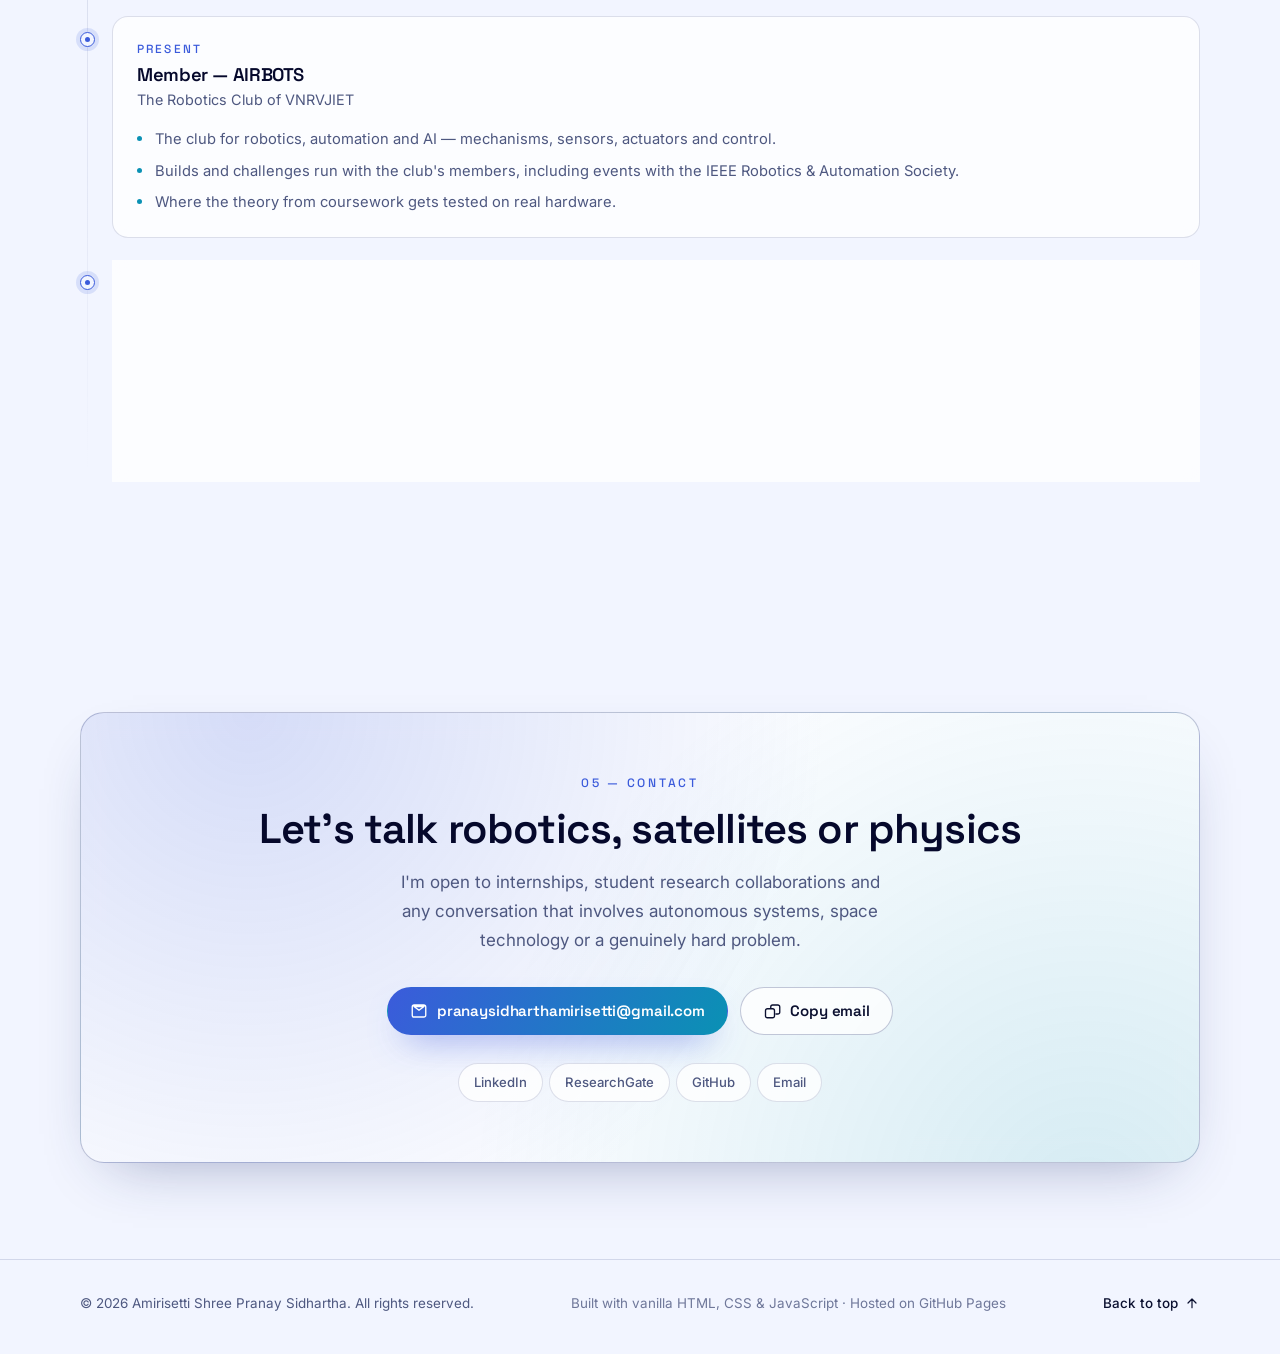
==== commit 41cf32c4: "Replace AS monogram with personal photo in header and about card" ====
--- a/index.html
+++ b/index.html
@@ -84,7 +84,7 @@
   <header class="site-header" id="top">
     <nav class="nav container" aria-label="Primary">
       <a class="brand" href="#top" aria-label="Amirisetti Shree Pranay Sidhartha - home">
-        <span class="brand-mark" aria-hidden="true">AS</span>
+        <span class="brand-mark" aria-hidden="true"><img class="brand-avatar" src="assets/myphoto.jpeg" alt="" /></span>
         <span class="brand-text">Amirisetti Shree Pranay Sidhartha</span>
       </a>
 
@@ -193,15 +193,15 @@
         </header>
 
         <div class="about-grid">
-          <div class="about-card reveal" aria-hidden="true">
+          <div class="about-card reveal">
             <div class="orbit-frame">
               <span class="orbit-ring ring-1"></span>
               <span class="orbit-ring ring-2"></span>
               <span class="orbit-dot dot-1"></span>
               <span class="orbit-dot dot-2"></span>
-              <span class="monogram" aria-hidden="true">AS</span>
-            </div>
-            <p class="about-card-caption" data-edit="About — caption under the monogram">Robotics &amp; AI · 2025–2029</p>
+              <img class="portrait" src="assets/myphoto.jpeg" alt="Photo of Amirisetti Shree Pranay Sidhartha" loading="lazy" />
+            </div>
+            <p class="about-card-caption" data-edit="About — caption under the portrait">Robotics &amp; AI · 2025–2029</p>
           </div>
 
           <div class="about-body reveal">
--- a/assets/css/styles.css
+++ b/assets/css/styles.css
@@ -278,12 +278,20 @@
   width: 38px;
   height: 38px;
   border-radius: 12px;
+  overflow: hidden;
   font-size: 0.82rem;
   font-weight: 700;
   letter-spacing: 0.04em;
   color: var(--accent-contrast);
   background: linear-gradient(135deg, var(--accent), var(--accent-2) 55%, var(--accent-3));
   box-shadow: 0 0 0 1px var(--line-strong), 0 10px 30px -12px var(--accent);
+}
+
+.brand-avatar {
+  width: 100%;
+  height: 100%;
+  object-fit: cover;
+  object-position: 50% 30%;
 }
 
 /* The brand is one continuous name, kept on a single line. */
@@ -708,21 +716,22 @@
   to { transform: rotate(360deg) translateX(55px) rotate(-360deg); }
 }
 
-.monogram {
+.portrait {
   position: relative;
   z-index: 1;
-  display: grid;
-  place-items: center;
-  width: 108px;
-  height: 108px;
+  width: 112px;
+  height: 112px;
   border-radius: 50%;
-  font-family: var(--font-display);
-  font-size: 2.1rem;
-  font-weight: 700;
-  letter-spacing: 0.02em;
-  color: var(--accent-contrast);
-  background: linear-gradient(140deg, var(--accent-2), var(--accent) 55%, var(--accent-3));
+  object-fit: cover;
+  object-position: 50% 30%;
+  border: 2px solid var(--accent-2);
   box-shadow: 0 0 40px -10px var(--accent);
+  transition: transform 0.35s ease, box-shadow 0.35s ease;
+}
+
+.portrait:hover {
+  transform: scale(1.06);
+  box-shadow: 0 0 55px -8px var(--accent);
 }
 
 .about-card-caption {
